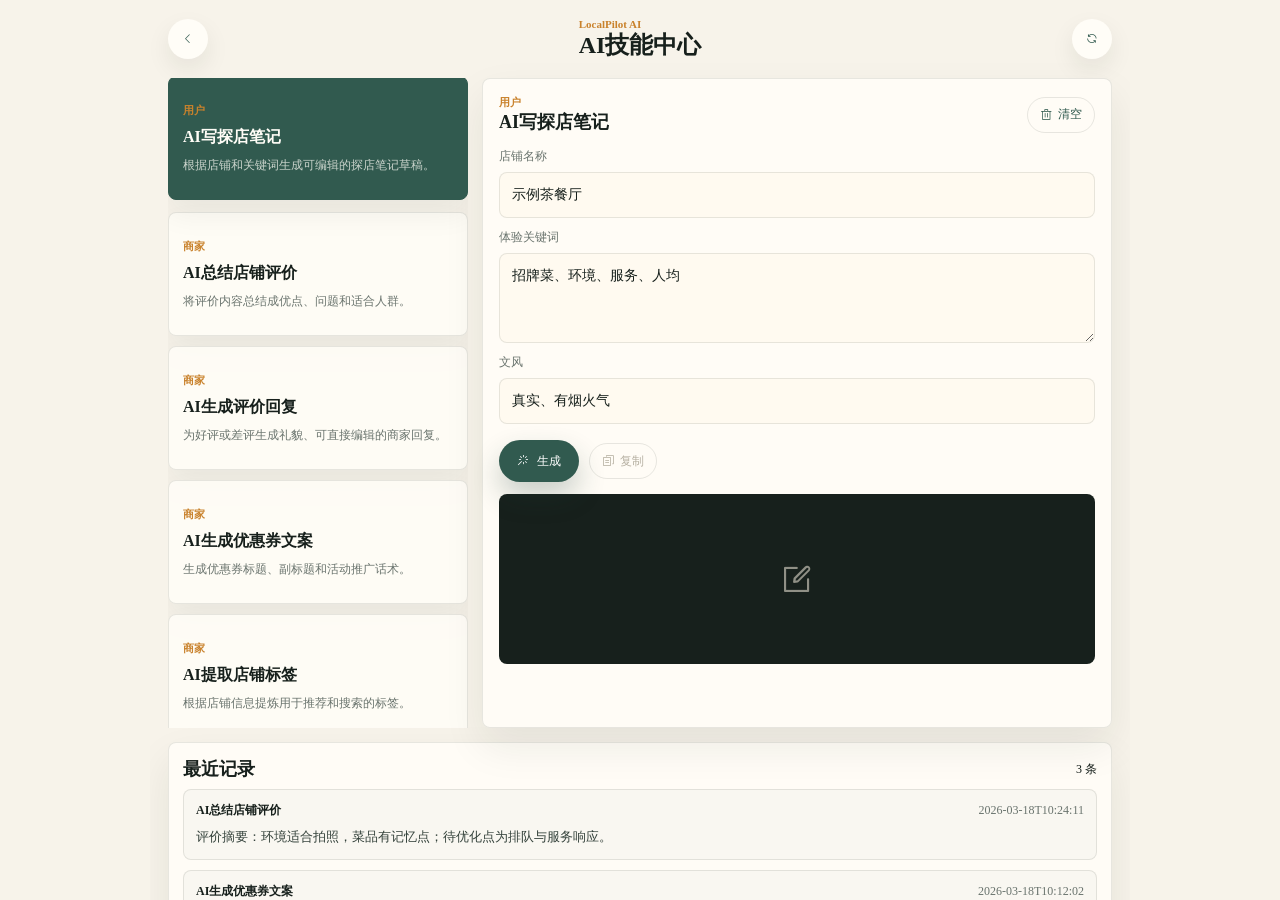
==== ai/demo.html @ 2feb5f06 "Add files via upload" ====
<!doctype html>
<html lang="zh-CN">
<head>
<meta charset="utf-8">
<meta name="viewport" content="width=device-width, initial-scale=1">
<title>AI 技能中心 · 交互演示</title>
<link rel="stylesheet" href="element.css">
<link rel="stylesheet" href="main.css">
<link rel="stylesheet" href="skills.css">
<style>
  html,body{margin:0;padding:0;height:100%;overflow:auto;background:#f7f3ea}
  .skill-shell{min-height:100%}
</style>
</head>
<body>
<div id="app" class="skill-shell"><header class="skill-topbar"><button aria-label="返回" class="icon-btn"><i class="el-icon-arrow-left"></i></button> <div><div class="eyebrow">LocalPilot AI</div> <h1>AI技能中心</h1></div> <button aria-label="刷新记录" class="icon-btn"><i class="el-icon-refresh"></i></button></header> <main class="skill-main"><section class="skill-rail"><button class="skill-card active"><span class="skill-scene">用户</span> <strong>AI写探店笔记</strong> <small>根据店铺和关键词生成可编辑的探店笔记草稿。</small></button><button class="skill-card"><span class="skill-scene">商家</span> <strong>AI总结店铺评价</strong> <small>将评价内容总结成优点、问题和适合人群。</small></button><button class="skill-card"><span class="skill-scene">商家</span> <strong>AI生成评价回复</strong> <small>为好评或差评生成礼貌、可直接编辑的商家回复。</small></button><button class="skill-card"><span class="skill-scene">商家</span> <strong>AI生成优惠券文案</strong> <small>生成优惠券标题、副标题和活动推广话术。</small></button><button class="skill-card"><span class="skill-scene">商家</span> <strong>AI提取店铺标签</strong> <small>根据店铺信息提炼用于推荐和搜索的标签。</small></button><button class="skill-card"><span class="skill-scene">商家</span> <strong>AI生成经营日报</strong> <small>把商家经营数据转换成日报摘要。</small></button><button class="skill-card"><span class="skill-scene">商家</span> <strong>AI生成短视频脚本</strong> <small>生成本地生活探店短视频脚本。</small></button><button class="skill-card"><span class="skill-scene">商家</span> <strong>AI生成活动方案草稿</strong> <small>生成可由商家确认后执行的活动方案草稿。</small></button></section> <section class="skill-workbench"><div class="panel-head"><div><span class="skill-scene">用户</span> <h2>AI写探店笔记</h2></div> <button class="ghost-btn"><i class="el-icon-delete"></i>
              清空
            </button></div> <div class="dynamic-form"><label class="field-row"><span>店铺名称</span> <input placeholder="店铺名称"></label><label class="field-row"><span>体验关键词</span> <textarea placeholder="体验关键词" rows="3"></textarea></label><label class="field-row"><span>文风</span> <input placeholder="文风"></label></div> <div class="action-row"><button class="run-btn"><i class="el-icon-magic-stick"></i>
              生成
            </button> <button disabled="disabled" class="ghost-btn"><i class="el-icon-document-copy"></i>
              复制
            </button></div> <div class="empty-result"><i class="el-icon-edit-outline"></i></div></section></main> <section class="run-history"><div class="panel-head compact"><h2>最近记录</h2> <span>3 条</span></div> <div class="history-list"><article class="history-item"><div><strong>AI总结店铺评价</strong> <span>2026-03-18T10:24:11</span></div> <p>评价摘要：环境适合拍照，菜品有记忆点；待优化点为排队与服务响应。</p></article><article class="history-item"><div><strong>AI生成优惠券文案</strong> <span>2026-03-18T10:12:02</span></div> <p>限时福利｜双人套餐惊喜价上线，到店立享。</p></article><article class="history-item"><div><strong>AI写探店笔记</strong> <span>2026-03-17T21:03:45</span></div> <p>【探店笔记】整体体验围绕环境、服务、口味展开。</p></article></div></section></div>
<script>
(function(){
  var SKILLS = [{"s": "用户", "n": "AI写探店笔记", "f": [["店铺名称", "示例茶餐厅"], ["体验关键词", "招牌菜、环境、服务、人均", "area"], ["文风", "真实、有烟火气"]], "o": "【探店笔记】\n\n今天打卡了「示例茶餐厅」，整体体验围绕招牌菜、环境和服务展开。\n\n推荐理由：\n· 招牌菜出餐稳定，特色菜有记忆点\n· 环境适合拍照，桌面间距宽松\n· 人均 68 元，适合朋友小聚\n\n避坑提醒：\n· 晚市高峰需排队，建议提前到店\n· 部分套餐需两人起订"}, {"s": "商家", "n": "AI总结店铺评价", "f": [["店铺名称", "示例茶餐厅"], ["评价原文", "环境好，菜有点咸，服务及时", "area"]], "o": "评价摘要\n\n优势：\n· 环境舒适、适合拍照\n· 服务响应及时\n\n待优化：\n· 部分菜品口味偏咸，建议调整出品标准\n\n适合人群：\n· 朋友聚会、周末放松\n· 对拍照和环境有要求的客群"}, {"s": "商家", "n": "AI生成评价回复", "f": [["店铺名称", "示例茶餐厅"], ["用户评价", "环境不错，就是上菜有点慢", "area"], ["回复语气", "真诚"]], "o": "您好，非常感谢您的反馈，也抱歉让您等待。\n\n我们已记录出餐节奏的问题，会在高峰时段增加出品岗位并优化流程。\n\n期待您下次到店能有更好的体验。"}, {"s": "商家", "n": "AI生成优惠券文案", "f": [["店铺名称", "示例茶餐厅"], ["优惠力度", "满 100 减 30"], ["目标人群", "情侣 / 朋友聚会"]], "o": "券标题：双人套餐限时立减 30 元\n副标题：招牌菜组合，到店即享\n\n推广话术：\n周末不知道吃什么？双人套餐一次打卡招牌菜，到店立减 30 元，适合约会与小聚。"}, {"s": "商家", "n": "AI提取店铺标签", "f": [["店铺名称", "示例茶餐厅"], ["店铺描述", "环境好，出片，人均 68，适合聚会", "area"]], "o": "推荐标签：\n高性价比 · 适合拍照 · 朋友聚会 · 招牌菜 · 环境舒适 · 周末可选 · 地铁附近 · 适合约会"}, {"s": "商家", "n": "AI生成经营日报", "f": [["店铺名称", "示例茶餐厅"], ["今日数据", "客流 132，核销券 26 张，评分 4.8", "area"]], "o": "经营日报\n\n今日表现：\n· 客流 132 人，核销券 26 张，转化正常\n· 评分维持 4.8，口碑稳定\n\n风险提醒：\n· 晚市 18:30-19:30 排队较久\n\n明日建议：\n· 提前备货高峰菜品\n· 主推双人套餐券承接周末流量"}, {"s": "商家", "n": "AI生成短视频脚本", "f": [["店铺名称", "示例茶餐厅"], ["卖点", "招牌菜、环境"], ["视频时长", "30 秒"]], "o": "短视频脚本（30s）\n\n0-3s 门头特写，字幕：周末就吃这家\n3-11s 招牌菜出锅画面，口播：这一口是招牌\n11-20s 环境空镜，口播：环境宽松，适合聊天\n20-27s 两人用餐画面，口播：人均 68 吃得踏实\n27-30s 结尾引导：到店出示本条视频领小食"}, {"s": "商家", "n": "AI生成活动方案草稿", "f": [["店铺名称", "示例茶餐厅"], ["活动目标", "提升周末客流"], ["预算", "3000 元"]], "o": "活动方案草稿\n\n主题：周末双人套餐季\n\n步骤：\n1. 上线双人套餐券，限时限量\n2. 探店笔记 5 篇 + 短视频 2 条扩散\n3. 到店核销赠送小食，提升复购\n\n预算分配：券补贴 2000 元，内容 600 元，物料 400 元\n周期：3-5 天\n\n（本方案需商家确认后执行）"}];
  var cards = [].slice.call(document.querySelectorAll('.skill-card'));
  var work = document.querySelector('.skill-workbench');
  if (!work || !cards.length) return;
  var head = work.querySelector('.panel-head');
  var form = work.querySelector('.dynamic-form');
  var runBtn = work.querySelector('.run-btn');
  var cur = 0, running = false;

  function clearResult(){
    var box = work.querySelector('.result-box');
    if (box) box.remove();
    if (!work.querySelector('.empty-result')) {
      var d = document.createElement('div');
      d.className = 'empty-result';
      d.innerHTML = '<i class="el-icon-edit-outline"></i>';
      work.appendChild(d);
    }
  }

  function select(i){
    cur = i;
    cards.forEach(function(c, j){ c.classList.toggle('active', i === j); });
    var s = SKILLS[i];
    var scene = head.querySelector('.skill-scene');
    if (scene) scene.textContent = s.s;
    var h2 = head.querySelector('h2');
    if (h2) h2.textContent = s.n;
    form.innerHTML = s.f.map(function(f){
      var ctrl = f[2] === 'area'
        ? '<textarea rows="3" placeholder="' + f[0] + '">' + f[1] + '</textarea>'
        : '<input placeholder="' + f[0] + '" value="' + f[1] + '">';
      return '<label class="field-row"><span>' + f[0] + '</span>' + ctrl + '</label>';
    }).join('');
    clearResult();
  }

  function run(){
    if (running) return;
    running = true;
    runBtn.disabled = true;
    var txt = SKILLS[cur].o, i = 0;
    var e = work.querySelector('.empty-result');
    if (e) e.remove();
    var box = work.querySelector('.result-box');
    if (!box) { box = document.createElement('pre'); box.className = 'result-box'; work.appendChild(box); }
    box.textContent = '';
    var t = setInterval(function(){
      i += 3;
      box.textContent = txt.slice(0, i);
      if (i >= txt.length) { clearInterval(t); running = false; runBtn.disabled = false; }
    }, 16);
  }

  cards.forEach(function(c, i){ c.addEventListener('click', function(){ select(i); }); });
  if (runBtn) runBtn.addEventListener('click', run);
  select(0);
})();
</script>
</body>
</html>
---- ai/element.css ----
@charset "UTF-8";.el-pagination--small .arrow.disabled,.el-table .hidden-columns,.el-table td.is-hidden>*,.el-table th.is-hidden>*,.el-table--hidden{visibility:hidden}.el-dropdown .el-dropdown-selfdefine:focus:active,.el-dropdown .el-dropdown-selfdefine:focus:not(.focusing),.el-message__closeBtn:focus,.el-message__content:focus,.el-popover:focus,.el-popover:focus:active,.el-popover__reference:focus:hover,.el-popover__reference:focus:not(.focusing),.el-rate:active,.el-rate:focus,.el-tooltip:focus:hover,.el-tooltip:focus:not(.focusing),.el-upload-list__item.is-success:active,.el-upload-list__item.is-success:not(.focusing):focus{outline-width:0}.el-input__suffix,.el-tree.is-dragging .el-tree-node__content *{pointer-events:none}@font-face{font-family:element-icons;src:url(fonts/element-icons.woff) format("woff"),url(fonts/element-icons.ttf) format("truetype");font-weight:400;font-display:"auto";font-style:normal}[class*=" el-icon-"],[class^=el-icon-]{font-family:element-icons!important;speak:none;font-style:normal;font-weight:400;font-variant:normal;text-transform:none;line-height:1;vertical-align:baseline;display:inline-block;-webkit-font-smoothing:antialiased;-moz-osx-font-smoothing:grayscale}.el-icon-ice-cream-round:before{content:"\e6a0"}.el-icon-ice-cream-square:before{content:"\e6a3"}.el-icon-lollipop:before{content:"\e6a4"}.el-icon-potato-strips:before{content:"\e6a5"}.el-icon-milk-tea:before{content:"\e6a6"}.el-icon-ice-drink:before{content:"\e6a7"}.el-icon-ice-tea:before{content:"\e6a9"}.el-icon-coffee:before{content:"\e6aa"}.el-icon-orange:before{content:"\e6ab"}.el-icon-pear:before{content:"\e6ac"}.el-icon-apple:before{content:"\e6ad"}.el-icon-cherry:before{content:"\e6ae"}.el-icon-watermelon:before{content:"\e6af"}.el-icon-grape:before{content:"\e6b0"}.el-icon-refrigerator:before{content:"\e6b1"}.el-icon-goblet-square-full:before{content:"\e6b2"}.el-icon-goblet-square:before{content:"\e6b3"}.el-icon-goblet-full:before{content:"\e6b4"}.el-icon-goblet:before{content:"\e6b5"}.el-icon-cold-drink:before{content:"\e6b6"}.el-icon-coffee-cup:before{content:"\e6b8"}.el-icon-water-cup:before{content:"\e6b9"}.el-icon-hot-water:before{content:"\e6ba"}.el-icon-ice-cream:before{content:"\e6bb"}.el-icon-dessert:before{content:"\e6bc"}.el-icon-sugar:before{content:"\e6bd"}.el-icon-tableware:before{content:"\e6be"}.el-icon-burger:before{content:"\e6bf"}.el-icon-knife-fork:before{content:"\e6c1"}.el-icon-fork-spoon:before{content:"\e6c2"}.el-icon-chicken:before{content:"\e6c3"}.el-icon-food:before{content:"\e6c4"}.el-icon-dish-1:before{content:"\e6c5"}.el-icon-dish:before{content:"\e6c6"}.el-icon-moon-night:before{content:"\e6ee"}.el-icon-moon:before{content:"\e6f0"}.el-icon-cloudy-and-sunny:before{content:"\e6f1"}.el-icon-partly-cloudy:before{content:"\e6f2"}.el-icon-cloudy:before{content:"\e6f3"}.el-icon-sunny:before{content:"\e6f6"}.el-icon-sunset:before{content:"\e6f7"}.el-icon-sunrise-1:before{content:"\e6f8"}.el-icon-sunrise:before{content:"\e6f9"}.el-icon-heavy-rain:before{content:"\e6fa"}.el-icon-lightning:before{content:"\e6fb"}.el-icon-light-rain:before{content:"\e6fc"}.el-icon-wind-power:before{content:"\e6fd"}.el-icon-baseball:before{content:"\e712"}.el-icon-soccer:before{content:"\e713"}.el-icon-football:before{content:"\e715"}.el-icon-basketball:before{content:"\e716"}.el-icon-ship:before{content:"\e73f"}.el-icon-truck:before{content:"\e740"}.el-icon-bicycle:before{content:"\e741"}.el-icon-mobile-phone:before{content:"\e6d3"}.el-icon-service:before{content:"\e6d4"}.el-icon-key:before{content:"\e6e2"}.el-icon-unlock:before{content:"\e6e4"}.el-icon-lock:before{content:"\e6e5"}.el-icon-watch:before{content:"\e6fe"}.el-icon-watch-1:before{content:"\e6ff"}.el-icon-timer:before{content:"\e702"}.el-icon-alarm-clock:before{content:"\e703"}.el-icon-map-location:before{content:"\e704"}.el-icon-delete-location:before{content:"\e705"}.el-icon-add-location:before{content:"\e706"}.el-icon-location-information:before{content:"\e707"}.el-icon-location-outline:before{content:"\e708"}.el-icon-location:before{content:"\e79e"}.el-icon-place:before{content:"\e709"}.el-icon-discover:before{content:"\e70a"}.el-icon-first-aid-kit:before{content:"\e70b"}.el-icon-trophy-1:before{content:"\e70c"}.el-icon-trophy:before{content:"\e70d"}.el-icon-medal:before{content:"\e70e"}.el-icon-medal-1:before{content:"\e70f"}.el-icon-stopwatch:before{content:"\e710"}.el-icon-mic:before{content:"\e711"}.el-icon-copy-document:before{content:"\e718"}.el-icon-full-screen:before{content:"\e719"}.el-icon-switch-button:before{content:"\e71b"}.el-icon-aim:before{content:"\e71c"}.el-icon-crop:before{content:"\e71d"}.el-icon-odometer:before{content:"\e71e"}.el-icon-time:before{content:"\e71f"}.el-icon-bangzhu:before{content:"\e724"}.el-icon-close-notification:before{content:"\e726"}.el-icon-microphone:before{content:"\e727"}.el-icon-turn-off-microphone:before{content:"\e728"}.el-icon-position:before{content:"\e729"}.el-icon-postcard:before{content:"\e72a"}.el-icon-message:before{content:"\e72b"}.el-icon-chat-line-square:before{content:"\e72d"}.el-icon-chat-dot-square:before{content:"\e72e"}.el-icon-chat-dot-round:before{content:"\e72f"}.el-icon-chat-square:before{content:"\e730"}.el-icon-chat-line-round:before{content:"\e731"}.el-icon-chat-round:before{content:"\e732"}.el-icon-set-up:before{content:"\e733"}.el-icon-turn-off:before{content:"\e734"}.el-icon-open:before{content:"\e735"}.el-icon-connection:before{content:"\e736"}.el-icon-link:before{content:"\e737"}.el-icon-cpu:before{content:"\e738"}.el-icon-thumb:before{content:"\e739"}.el-icon-female:before{content:"\e73a"}.el-icon-male:before{content:"\e73b"}.el-icon-guide:before{content:"\e73c"}.el-icon-news:before{content:"\e73e"}.el-icon-price-tag:before{content:"\e744"}.el-icon-discount:before{content:"\e745"}.el-icon-wallet:before{content:"\e747"}.el-icon-coin:before{content:"\e748"}.el-icon-money:before{content:"\e749"}.el-icon-bank-card:before{content:"\e74a"}.el-icon-box:before{content:"\e74b"}.el-icon-present:before{content:"\e74c"}.el-icon-sell:before{content:"\e6d5"}.el-icon-sold-out:before{content:"\e6d6"}.el-icon-shopping-bag-2:before{content:"\e74d"}.el-icon-shopping-bag-1:before{content:"\e74e"}.el-icon-shopping-cart-2:before{content:"\e74f"}.el-icon-shopping-cart-1:before{content:"\e750"}.el-icon-shopping-cart-full:before{content:"\e751"}.el-icon-smoking:before{content:"\e752"}.el-icon-no-smoking:before{content:"\e753"}.el-icon-house:before{content:"\e754"}.el-icon-table-lamp:before{content:"\e755"}.el-icon-school:before{content:"\e756"}.el-icon-office-building:before{content:"\e757"}.el-icon-toilet-paper:before{content:"\e758"}.el-icon-notebook-2:before{content:"\e759"}.el-icon-notebook-1:before{content:"\e75a"}.el-icon-files:before{content:"\e75b"}.el-icon-collection:before{content:"\e75c"}.el-icon-receiving:before{content:"\e75d"}.el-icon-suitcase-1:before{content:"\e760"}.el-icon-suitcase:before{content:"\e761"}.el-icon-film:before{content:"\e763"}.el-icon-collection-tag:before{content:"\e765"}.el-icon-data-analysis:before{content:"\e766"}.el-icon-pie-chart:before{content:"\e767"}.el-icon-data-board:before{content:"\e768"}.el-icon-data-line:before{content:"\e76d"}.el-icon-reading:before{content:"\e769"}.el-icon-magic-stick:before{content:"\e76a"}.el-icon-coordinate:before{content:"\e76b"}.el-icon-mouse:before{content:"\e76c"}.el-icon-brush:before{content:"\e76e"}.el-icon-headset:before{content:"\e76f"}.el-icon-umbrella:before{content:"\e770"}.el-icon-scissors:before{content:"\e771"}.el-icon-mobile:before{content:"\e773"}.el-icon-attract:before{content:"\e774"}.el-icon-monitor:before{content:"\e775"}.el-icon-search:before{content:"\e778"}.el-icon-takeaway-box:before{content:"\e77a"}.el-icon-paperclip:before{content:"\e77d"}.el-icon-printer:before{content:"\e77e"}.el-icon-document-add:before{content:"\e782"}.el-icon-document:before{content:"\e785"}.el-icon-document-checked:before{content:"\e786"}.el-icon-document-copy:before{content:"\e787"}.el-icon-document-delete:before{content:"\e788"}.el-icon-document-remove:before{content:"\e789"}.el-icon-tickets:before{content:"\e78b"}.el-icon-folder-checked:before{content:"\e77f"}.el-icon-folder-delete:before{content:"\e780"}.el-icon-folder-remove:before{content:"\e781"}.el-icon-folder-add:before{content:"\e783"}.el-icon-folder-opened:before{content:"\e784"}.el-icon-folder:before{content:"\e78a"}.el-icon-edit-outline:before{content:"\e764"}.el-icon-edit:before{content:"\e78c"}.el-icon-date:before{content:"\e78e"}.el-icon-c-scale-to-original:before{content:"\e7c6"}.el-icon-view:before{content:"\e6ce"}.el-icon-loading:before{content:"\e6cf"}.el-icon-rank:before{content:"\e6d1"}.el-icon-sort-down:before{content:"\e7c4"}.el-icon-sort-up:before{content:"\e7c5"}.el-icon-sort:before{content:"\e6d2"}.el-icon-finished:before{content:"\e6cd"}.el-icon-refresh-left:before{content:"\e6c7"}.el-icon-refresh-right:before{content:"\e6c8"}.el-icon-refresh:before{content:"\e6d0"}.el-icon-video-play:before{content:"\e7c0"}.el-icon-video-pause:before{content:"\e7c1"}.el-icon-d-arrow-right:before{content:"\e6dc"}.el-icon-d-arrow-left:before{content:"\e6dd"}.el-icon-arrow-up:before{content:"\e6e1"}.el-icon-arrow-down:before{content:"\e6df"}.el-icon-arrow-right:before{content:"\e6e0"}.el-icon-arrow-left:before{content:"\e6de"}.el-icon-top-right:before{content:"\e6e7"}.el-icon-top-left:before{content:"\e6e8"}.el-icon-top:before{content:"\e6e6"}.el-icon-bottom:before{content:"\e6eb"}.el-icon-right:before{content:"\e6e9"}.el-icon-back:before{content:"\e6ea"}.el-icon-bottom-right:before{content:"\e6ec"}.el-icon-bottom-left:before{content:"\e6ed"}.el-icon-caret-top:before{content:"\e78f"}.el-icon-caret-bottom:before{content:"\e790"}.el-icon-caret-right:before{content:"\e791"}.el-icon-caret-left:before{content:"\e792"}.el-icon-d-caret:before{content:"\e79a"}.el-icon-share:before{content:"\e793"}.el-icon-menu:before{content:"\e798"}.el-icon-s-grid:before{content:"\e7a6"}.el-icon-s-check:before{content:"\e7a7"}.el-icon-s-data:before{content:"\e7a8"}.el-icon-s-opportunity:before{content:"\e7aa"}.el-icon-s-custom:before{content:"\e7ab"}.el-icon-s-claim:before{content:"\e7ad"}.el-icon-s-finance:before{content:"\e7ae"}.el-icon-s-comment:before{content:"\e7af"}.el-icon-s-flag:before{content:"\e7b0"}.el-icon-s-marketing:before{content:"\e7b1"}.el-icon-s-shop:before{content:"\e7b4"}.el-icon-s-open:before{content:"\e7b5"}.el-icon-s-management:before{content:"\e7b6"}.el-icon-s-ticket:before{content:"\e7b7"}.el-icon-s-release:before{content:"\e7b8"}.el-icon-s-home:before{content:"\e7b9"}.el-icon-s-promotion:before{content:"\e7ba"}.el-icon-s-operation:before{content:"\e7bb"}.el-icon-s-unfold:before{content:"\e7bc"}.el-icon-s-fold:before{content:"\e7a9"}.el-icon-s-platform:before{content:"\e7bd"}.el-icon-s-order:before{content:"\e7be"}.el-icon-s-cooperation:before{content:"\e7bf"}.el-icon-bell:before{content:"\e725"}.el-icon-message-solid:before{content:"\e799"}.el-icon-video-camera:before{content:"\e772"}.el-icon-video-camera-solid:before{content:"\e796"}.el-icon-camera:before{content:"\e779"}.el-icon-camera-solid:before{content:"\e79b"}.el-icon-download:before{content:"\e77c"}.el-icon-upload2:before{content:"\e77b"}.el-icon-upload:before{content:"\e7c3"}.el-icon-picture-outline-round:before{content:"\e75f"}.el-icon-picture-outline:before{content:"\e75e"}.el-icon-picture:before{content:"\e79f"}.el-icon-close:before{content:"\e6db"}.el-icon-check:before{content:"\e6da"}.el-icon-plus:before{content:"\e6d9"}.el-icon-minus:before{content:"\e6d8"}.el-icon-help:before{content:"\e73d"}.el-icon-s-help:before{content:"\e7b3"}.el-icon-circle-close:before{content:"\e78d"}.el-icon-circle-check:before{content:"\e720"}.el-icon-circle-plus-outline:before{content:"\e723"}.el-icon-remove-outline:before{content:"\e722"}.el-icon-zoom-out:before{content:"\e776"}.el-icon-zoom-in:before{content:"\e777"}.el-icon-error:before{content:"\e79d"}.el-icon-success:before{content:"\e79c"}.el-icon-circle-plus:before{content:"\e7a0"}.el-icon-remove:before{content:"\e7a2"}.el-icon-info:before{content:"\e7a1"}.el-icon-question:before{content:"\e7a4"}.el-icon-warning-outline:before{content:"\e6c9"}.el-icon-warning:before{content:"\e7a3"}.el-icon-goods:before{content:"\e7c2"}.el-icon-s-goods:before{content:"\e7b2"}.el-icon-star-off:before{content:"\e717"}.el-icon-star-on:before{content:"\e797"}.el-icon-more-outline:before{content:"\e6cc"}.el-icon-more:before{content:"\e794"}.el-icon-phone-outline:before{content:"\e6cb"}.el-icon-phone:before{content:"\e795"}.el-icon-user:before{content:"\e6e3"}.el-icon-user-solid:before{content:"\e7a5"}.el-icon-setting:before{content:"\e6ca"}.el-icon-s-tools:before{content:"\e7ac"}.el-icon-delete:before{content:"\e6d7"}.el-icon-delete-solid:before{content:"\e7c9"}.el-icon-eleme:before{content:"\e7c7"}.el-icon-platform-eleme:before{content:"\e7ca"}.el-icon-loading{-webkit-animation:rotating 2s linear infinite;animation:rotating 2s linear infinite}.el-icon--right{margin-left:5px}.el-icon--left{margin-right:5px}@-webkit-keyframes rotating{0%{-webkit-transform:rotateZ(0);transform:rotateZ(0)}100%{-webkit-transform:rotateZ(360deg);transform:rotateZ(360deg)}}@keyframes rotating{0%{-webkit-transform:rotateZ(0);transform:rotateZ(0)}100%{-webkit-transform:rotateZ(360deg);transform:rotateZ(360deg)}}.el-pagination{white-space:nowrap;padding:2px 5px;color:#303133;font-weight:700}.el-pagination::after,.el-pagination::before{display:table;content:""}.el-pagination::after{clear:both}.el-pagination button,.el-pagination span:not([class*=suffix]){display:inline-block;font-size:13px;min-width:35.5px;height:28px;line-height:28px;vertical-align:top;-webkit-box-sizing:border-box;box-sizing:border-box}.el-pagination .el-input__inner{text-align:center;-moz-appearance:textfield;line-height:normal}.el-pagination .el-input__suffix{right:0;-webkit-transform:scale(.8);transform:scale(.8)}.el-pagination .el-select .el-input{width:100px;margin:0 5px}.el-pagination .el-select .el-input .el-input__inner{padding-right:25px;border-radius:3px}.el-pagination button{border:none;padding:0 6px;background:0 0}.el-pagination button:focus{outline:0}.el-pagination button:hover{color:#FF6633}.el-pagination button:disabled{color:#C0C4CC;background-color:#FFF;cursor:not-allowed}.el-pagination .btn-next,.el-pagination .btn-prev{background:center center no-repeat #FFF;background-size:16px;cursor:pointer;margin:0;color:#303133}.el-pagination .btn-next .el-icon,.el-pagination .btn-prev .el-icon{display:block;font-size:12px;font-weight:700}.el-pagination .btn-prev{padding-right:12px}.el-pagination .btn-next{padding-left:12px}.el-pagination .el-pager li.disabled{color:#C0C4CC;cursor:not-allowed}.el-pager li,.el-pager li.btn-quicknext:hover,.el-pager li.btn-quickprev:hover{cursor:pointer}.el-pagination--small .btn-next,.el-pagination--small .btn-prev,.el-pagination--small .el-pager li,.el-pagination--small .el-pager li.btn-quicknext,.el-pagination--small .el-pager li.btn-quickprev,.el-pagination--small .el-pager li:last-child{border-color:transparent;font-size:12px;line-height:22px;height:22px;min-width:22px}.el-pagination--small .more::before,.el-pagination--small li.more::before{line-height:24px}.el-pagination--small button,.el-pagination--small span:not([class*=suffix]){height:22px;line-height:22px}.el-pagination--small .el-pagination__editor,.el-pagination--small .el-pagination__editor.el-input .el-input__inner{height:22px}.el-pagination__sizes{margin:0 10px 0 0;font-weight:400;color:#606266}.el-pagination__sizes .el-input .el-input__inner{font-size:13px;padding-left:8px}.el-pagination__sizes .el-input .el-input__inner:hover{border-color:#FF6633}.el-pagination__total{margin-right:10px;font-weight:400;color:#606266}.el-pagination__jump{margin-left:24px;font-weight:400;color:#606266}.el-pagination__jump .el-input__inner{padding:0 3px}.el-pagination__rightwrapper{float:right}.el-pagination__editor{line-height:18px;padding:0 2px;height:28px;text-align:center;margin:0 2px;-webkit-box-sizing:border-box;box-sizing:border-box;border-radius:3px}.el-pager,.el-pagination.is-background .btn-next,.el-pagination.is-background .btn-prev{padding:0}.el-pagination__editor.el-input{width:50px}.el-pagination__editor.el-input .el-input__inner{height:28px}.el-pagination__editor .el-input__inner::-webkit-inner-spin-button,.el-pagination__editor .el-input__inner::-webkit-outer-spin-button{-webkit-appearance:none;margin:0}.el-pagination.is-background .btn-next,.el-pagination.is-background .btn-prev,.el-pagination.is-background .el-pager li{margin:0 5px;background-color:#f4f4f5;color:#606266;min-width:30px;border-radius:2px}.el-pagination.is-background .btn-next.disabled,.el-pagination.is-background .btn-next:disabled,.el-pagination.is-background .btn-prev.disabled,.el-pagination.is-background .btn-prev:disabled,.el-pagination.is-background .el-pager li.disabled{color:#C0C4CC}.el-pagination.is-background .el-pager li:not(.disabled):hover{color:#FF6633}.el-pagination.is-background .el-pager li:not(.disabled).active{background-color:#FF6633;color:#FFF}.el-dialog,.el-pager li{background:#FFF;-webkit-box-sizing:border-box}.el-pagination.is-background.el-pagination--small .btn-next,.el-pagination.is-background.el-pagination--small .btn-prev,.el-pagination.is-background.el-pagination--small .el-pager li{margin:0 3px;min-width:22px}.el-pager,.el-pager li{vertical-align:top;margin:0;display:inline-block}.el-pager{-webkit-user-select:none;-moz-user-select:none;-ms-user-select:none;user-select:none;list-style:none;font-size:0}.el-date-table,.el-table th{-webkit-user-select:none;-moz-user-select:none}.el-pager .more::before{line-height:30px}.el-pager li{padding:0 4px;font-size:13px;min-width:35.5px;height:28px;line-height:28px;box-sizing:border-box;text-align:center}.el-menu--collapse .el-menu .el-submenu,.el-menu--popup{min-width:200px}.el-pager li.btn-quicknext,.el-pager li.btn-quickprev{line-height:28px;color:#303133}.el-pager li.btn-quicknext.disabled,.el-pager li.btn-quickprev.disabled{color:#C0C4CC}.el-pager li.active+li{border-left:0}.el-pager li:hover{color:#FF6633}.el-pager li.active{color:#FF6633;cursor:default}@-webkit-keyframes v-modal-in{0%{opacity:0}}@-webkit-keyframes v-modal-out{100%{opacity:0}}.el-dialog{position:relative;margin:0 auto 50px;border-radius:2px;-webkit-box-shadow:0 1px 3px rgba(0,0,0,.3);box-shadow:0 1px 3px rgba(0,0,0,.3);box-sizing:border-box;width:50%}.el-dialog.is-fullscreen{width:100%;margin-top:0;margin-bottom:0;height:100%;overflow:auto}.el-dialog__wrapper{position:fixed;top:0;right:0;bottom:0;left:0;overflow:auto;margin:0}.el-dialog__header{padding:20px 20px 10px}.el-dialog__headerbtn{position:absolute;top:20px;right:20px;padding:0;background:0 0;border:none;outline:0;cursor:pointer;font-size:16px}.el-dialog__headerbtn .el-dialog__close{color:#909399}.el-dialog__headerbtn:focus .el-dialog__close,.el-dialog__headerbtn:hover .el-dialog__close{color:#FF6633}.el-dialog__title{line-height:24px;font-size:18px;color:#303133}.el-dialog__body{padding:30px 20px;color:#606266;font-size:14px;word-break:break-all}.el-dialog__footer{padding:10px 20px 20px;text-align:right;-webkit-box-sizing:border-box;box-sizing:border-box}.el-dialog--center{text-align:center}.el-dialog--center .el-dialog__body{text-align:initial;padding:25px 25px 30px}.el-dialog--center .el-dialog__footer{text-align:inherit}.dialog-fade-enter-active{-webkit-animation:dialog-fade-in .3s;animation:dialog-fade-in .3s}.dialog-fade-leave-active{-webkit-animation:dialog-fade-out .3s;animation:dialog-fade-out .3s}@-webkit-keyframes dialog-fade-in{0%{-webkit-transform:translate3d(0,-20px,0);transform:translate3d(0,-20px,0);opacity:0}100%{-webkit-transform:translate3d(0,0,0);transform:translate3d(0,0,0);opacity:1}}@keyframes dialog-fade-in{0%{-webkit-transform:translate3d(0,-20px,0);transform:translate3d(0,-20px,0);opacity:0}100%{-webkit-transform:translate3d(0,0,0);transform:translate3d(0,0,0);opacity:1}}@-webkit-keyframes dialog-fade-out{0%{-webkit-transform:translate3d(0,0,0);transform:translate3d(0,0,0);opacity:1}100%{-webkit-transform:translate3d(0,-20px,0);transform:translate3d(0,-20px,0);opacity:0}}@keyframes dialog-fade-out{0%{-webkit-transform:translate3d(0,0,0);transform:translate3d(0,0,0);opacity:1}100%{-webkit-transform:translate3d(0,-20px,0);transform:translate3d(0,-20px,0);opacity:0}}.el-autocomplete{position:relative;display:inline-block}.el-autocomplete-suggestion{margin:5px 0;-webkit-box-shadow:0 2px 12px 0 rgba(0,0,0,.1);box-shadow:0 2px 12px 0 rgba(0,0,0,.1);border-radius:4px;border:1px solid #E4E7ED;-webkit-box-sizing:border-box;box-sizing:border-box;background-color:#FFF}.el-dropdown-menu,.el-menu--collapse .el-submenu .el-menu{z-index:10;-webkit-box-shadow:0 2px 12px 0 rgba(0,0,0,.1)}.el-autocomplete-suggestion__wrap{max-height:280px;padding:10px 0;-webkit-box-sizing:border-box;box-sizing:border-box}.el-autocomplete-suggestion__list{margin:0;padding:0}.el-autocomplete-suggestion li{padding:0 20px;margin:0;line-height:34px;cursor:pointer;color:#606266;font-size:14px;list-style:none;white-space:nowrap;overflow:hidden;text-overflow:ellipsis}.el-autocomplete-suggestion li.highlighted,.el-autocomplete-suggestion li:hover{background-color:#F5F7FA}.el-autocomplete-suggestion li.divider{margin-top:6px;border-top:1px solid #000}.el-autocomplete-suggestion li.divider:last-child{margin-bottom:-6px}.el-autocomplete-suggestion.is-loading li{text-align:center;height:100px;line-height:100px;font-size:20px;color:#999}.el-autocomplete-suggestion.is-loading li::after{display:inline-block;content:"";height:100%;vertical-align:middle}.el-autocomplete-suggestion.is-loading li:hover{background-color:#FFF}.el-autocomplete-suggestion.is-loading .el-icon-loading{vertical-align:middle}.el-dropdown{display:inline-block;position:relative;color:#606266;font-size:14px}.el-dropdown .el-button-group{display:block}.el-dropdown .el-button-group .el-button{float:none}.el-dropdown .el-dropdown__caret-button{padding-left:5px;padding-right:5px;position:relative;border-left:none}.el-dropdown .el-dropdown__caret-button::before{content:'';position:absolute;display:block;width:1px;top:5px;bottom:5px;left:0;background:rgba(255,255,255,.5)}.el-dropdown .el-dropdown__caret-button.el-button--default::before{background:rgba(220,223,230,.5)}.el-dropdown .el-dropdown__caret-button:hover::before{top:0;bottom:0}.el-dropdown .el-dropdown__caret-button .el-dropdown__icon{padding-left:0}.el-dropdown__icon{font-size:12px;margin:0 3px}.el-dropdown-menu{position:absolute;top:0;left:0;padding:10px 0;margin:5px 0;background-color:#FFF;border:1px solid #EBEEF5;border-radius:4px;box-shadow:0 2px 12px 0 rgba(0,0,0,.1)}.el-dropdown-menu__item{list-style:none;line-height:36px;padding:0 20px;margin:0;font-size:14px;color:#606266;cursor:pointer;outline:0}.el-dropdown-menu__item:focus,.el-dropdown-menu__item:not(.is-disabled):hover{background-color:#ecf5ff;color:#66b1ff}.el-dropdown-menu__item i{margin-right:5px}.el-dropdown-menu__item--divided{position:relative;margin-top:6px;border-top:1px solid #EBEEF5}.el-dropdown-menu__item--divided:before{content:'';height:6px;display:block;margin:0 -20px;background-color:#FFF}.el-dropdown-menu__item.is-disabled{cursor:default;color:#bbb;pointer-events:none}.el-dropdown-menu--medium{padding:6px 0}.el-dropdown-menu--medium .el-dropdown-menu__item{line-height:30px;padding:0 17px;font-size:14px}.el-dropdown-menu--medium .el-dropdown-menu__item.el-dropdown-menu__item--divided{margin-top:6px}.el-dropdown-menu--medium .el-dropdown-menu__item.el-dropdown-menu__item--divided:before{height:6px;margin:0 -17px}.el-dropdown-menu--small{padding:6px 0}.el-dropdown-menu--small .el-dropdown-menu__item{line-height:27px;padding:0 15px;font-size:13px}.el-dropdown-menu--small .el-dropdown-menu__item.el-dropdown-menu__item--divided{margin-top:4px}.el-dropdown-menu--small .el-dropdown-menu__item.el-dropdown-menu__item--divided:before{height:4px;margin:0 -15px}.el-dropdown-menu--mini{padding:3px 0}.el-dropdown-menu--mini .el-dropdown-menu__item{line-height:24px;padding:0 10px;font-size:12px}.el-dropdown-menu--mini .el-dropdown-menu__item.el-dropdown-menu__item--divided{margin-top:3px}.el-dropdown-menu--mini .el-dropdown-menu__item.el-dropdown-menu__item--divided:before{height:3px;margin:0 -10px}.el-menu{border-right:solid 1px #e6e6e6;list-style:none;position:relative;margin:0;padding-left:0;background-color:#FFF}.el-menu--horizontal>.el-menu-item:not(.is-disabled):focus,.el-menu--horizontal>.el-menu-item:not(.is-disabled):hover,.el-menu--horizontal>.el-submenu .el-submenu__title:hover{background-color:#fff}.el-menu::after,.el-menu::before{display:table;content:""}.el-menu::after{clear:both}.el-menu.el-menu--horizontal{border-bottom:solid 1px #e6e6e6}.el-menu--horizontal{border-right:none}.el-menu--horizontal>.el-menu-item{float:left;height:60px;line-height:60px;margin:0;border-bottom:2px solid transparent;color:#909399}.el-menu--horizontal>.el-menu-item a,.el-menu--horizontal>.el-menu-item a:hover{color:inherit}.el-menu--horizontal>.el-submenu{float:left}.el-menu--horizontal>.el-submenu:focus,.el-menu--horizontal>.el-submenu:hover{outline:0}.el-menu--horizontal>.el-submenu:focus .el-submenu__title,.el-menu--horizontal>.el-submenu:hover .el-submenu__title{color:#303133}.el-menu--horizontal>.el-submenu.is-active .el-submenu__title{border-bottom:2px solid #FF6633;color:#303133}.el-menu--horizontal>.el-submenu .el-submenu__title{height:60px;line-height:60px;border-bottom:2px solid transparent;color:#909399}.el-menu--horizontal>.el-submenu .el-submenu__icon-arrow{position:static;vertical-align:middle;margin-left:8px;margin-top:-3px}.el-menu--horizontal .el-menu .el-menu-item,.el-menu--horizontal .el-menu .el-submenu__title{background-color:#FFF;float:none;height:36px;line-height:36px;padding:0 10px;color:#909399}.el-menu--horizontal .el-menu .el-menu-item.is-active,.el-menu--horizontal .el-menu .el-submenu.is-active>.el-submenu__title{color:#303133}.el-menu--horizontal .el-menu-item:not(.is-disabled):focus,.el-menu--horizontal .el-menu-item:not(.is-disabled):hover{outline:0;color:#303133}.el-menu--horizontal>.el-menu-item.is-active{border-bottom:2px solid #FF6633;color:#303133}.el-menu--collapse{width:64px}.el-menu--collapse>.el-menu-item [class^=el-icon-],.el-menu--collapse>.el-submenu>.el-submenu__title [class^=el-icon-]{margin:0;vertical-align:middle;width:24px;text-align:center}.el-menu--collapse>.el-menu-item .el-submenu__icon-arrow,.el-menu--collapse>.el-submenu>.el-submenu__title .el-submenu__icon-arrow{display:none}.el-menu--collapse>.el-menu-item span,.el-menu--collapse>.el-submenu>.el-submenu__title span{height:0;width:0;overflow:hidden;visibility:hidden;display:inline-block}.el-menu--collapse>.el-menu-item.is-active i{color:inherit}.el-menu--collapse .el-submenu{position:relative}.el-menu--collapse .el-submenu .el-menu{position:absolute;margin-left:5px;top:0;left:100%;border:1px solid #E4E7ED;border-radius:2px;box-shadow:0 2px 12px 0 rgba(0,0,0,.1)}.el-menu-item,.el-submenu__title{height:56px;line-height:56px;position:relative;-webkit-box-sizing:border-box;white-space:nowrap;list-style:none}.el-menu--collapse .el-submenu.is-opened>.el-submenu__title .el-submenu__icon-arrow{-webkit-transform:none;transform:none}.el-menu--popup{z-index:100;border:none;padding:5px 0;border-radius:2px;-webkit-box-shadow:0 2px 12px 0 rgba(0,0,0,.1);box-shadow:0 2px 12px 0 rgba(0,0,0,.1)}.el-menu--popup-bottom-start{margin-top:5px}.el-menu--popup-right-start{margin-left:5px;margin-right:5px}.el-menu-item{font-size:14px;color:#303133;padding:0 20px;cursor:pointer;-webkit-transition:border-color .3s,background-color .3s,color .3s;transition:border-color .3s,background-color .3s,color .3s;box-sizing:border-box}.el-menu-item *{vertical-align:middle}.el-menu-item i{color:#909399}.el-menu-item:focus,.el-menu-item:hover{outline:0;background-color:#ecf5ff}.el-menu-item.is-disabled{opacity:.25;cursor:not-allowed;background:0 0!important}.el-menu-item [class^=el-icon-]{margin-right:5px;width:24px;text-align:center;font-size:18px;vertical-align:middle}.el-menu-item.is-active{color:#FF6633}.el-menu-item.is-active i{color:inherit}.el-submenu{list-style:none;margin:0;padding-left:0}.el-submenu__title{font-size:14px;color:#303133;padding:0 20px;cursor:pointer;-webkit-transition:border-color .3s,background-color .3s,color .3s;transition:border-color .3s,background-color .3s,color .3s;box-sizing:border-box}.el-submenu__title *{vertical-align:middle}.el-submenu__title i{color:#909399}.el-submenu__title:focus,.el-submenu__title:hover{outline:0;background-color:#ecf5ff}.el-submenu__title.is-disabled{opacity:.25;cursor:not-allowed;background:0 0!important}.el-submenu__title:hover{background-color:#ecf5ff}.el-submenu .el-menu{border:none}.el-submenu .el-menu-item{height:50px;line-height:50px;padding:0 45px;min-width:200px}.el-submenu__icon-arrow{position:absolute;top:50%;right:20px;margin-top:-7px;-webkit-transition:-webkit-transform .3s;transition:-webkit-transform .3s;transition:transform .3s;transition:transform .3s,-webkit-transform .3s;font-size:12px}.el-submenu.is-active .el-submenu__title{border-bottom-color:#FF6633}.el-submenu.is-opened>.el-submenu__title .el-submenu__icon-arrow{-webkit-transform:rotateZ(180deg);transform:rotateZ(180deg)}.el-submenu.is-disabled .el-menu-item,.el-submenu.is-disabled .el-submenu__title{opacity:.25;cursor:not-allowed;background:0 0!important}.el-submenu [class^=el-icon-]{vertical-align:middle;margin-right:5px;width:24px;text-align:center;font-size:18px}.el-menu-item-group>ul{padding:0}.el-menu-item-group__title{padding:7px 0 7px 20px;line-height:normal;font-size:12px;color:#909399}.el-radio-button__inner,.el-radio-group{display:inline-block;line-height:1;vertical-align:middle}.horizontal-collapse-transition .el-submenu__title .el-submenu__icon-arrow{-webkit-transition:.2s;transition:.2s;opacity:0}.el-radio-group{font-size:0}.el-radio-button{position:relative;display:inline-block;outline:0}.el-radio-button__inner{white-space:nowrap;background:#FFF;border:1px solid #DCDFE6;font-weight:500;border-left:0;color:#606266;-webkit-appearance:none;text-align:center;-webkit-box-sizing:border-box;box-sizing:border-box;outline:0;margin:0;position:relative;cursor:pointer;-webkit-transition:all .3s cubic-bezier(.645,.045,.355,1);transition:all .3s cubic-bezier(.645,.045,.355,1);padding:12px 20px;font-size:14px;border-radius:0}.el-radio-button__inner.is-round{padding:12px 20px}.el-radio-button__inner:hover{color:#FF6633}.el-radio-button__inner [class*=el-icon-]{line-height:.9}.el-radio-button__inner [class*=el-icon-]+span{margin-left:5px}.el-radio-button:first-child .el-radio-button__inner{border-left:1px solid #DCDFE6;border-radius:4px 0 0 4px;-webkit-box-shadow:none!important;box-shadow:none!important}.el-radio-button__orig-radio{opacity:0;outline:0;position:absolute;z-index:-1}.el-radio-button__orig-radio:checked+.el-radio-button__inner{color:#FFF;background-color:#FF6633;border-color:#FF6633;-webkit-box-shadow:-1px 0 0 0 #FF6633;box-shadow:-1px 0 0 0 #FF6633}.el-radio-button__orig-radio:disabled+.el-radio-button__inner{color:#C0C4CC;cursor:not-allowed;background-image:none;background-color:#FFF;border-color:#EBEEF5;-webkit-box-shadow:none;box-shadow:none}.el-radio-button__orig-radio:disabled:checked+.el-radio-button__inner{background-color:#F2F6FC}.el-radio-button:last-child .el-radio-button__inner{border-radius:0 4px 4px 0}.el-popover,.el-radio-button:first-child:last-child .el-radio-button__inner{border-radius:4px}.el-radio-button--medium .el-radio-button__inner{padding:10px 20px;font-size:14px;border-radius:0}.el-radio-button--medium .el-radio-button__inner.is-round{padding:10px 20px}.el-radio-button--small .el-radio-button__inner{padding:9px 15px;font-size:12px;border-radius:0}.el-radio-button--small .el-radio-button__inner.is-round{padding:9px 15px}.el-radio-button--mini .el-radio-button__inner{padding:7px 15px;font-size:12px;border-radius:0}.el-radio-button--mini .el-radio-button__inner.is-round{padding:7px 15px}.el-radio-button:focus:not(.is-focus):not(:active):not(.is-disabled){-webkit-box-shadow:0 0 2px 2px #FF6633;box-shadow:0 0 2px 2px #FF6633}.el-switch{display:-webkit-inline-box;display:-ms-inline-flexbox;display:inline-flex;-webkit-box-align:center;-ms-flex-align:center;align-items:center;position:relative;font-size:14px;line-height:20px;height:20px;vertical-align:middle}.el-switch__core,.el-switch__label{display:inline-block;cursor:pointer}.el-switch.is-disabled .el-switch__core,.el-switch.is-disabled .el-switch__label{cursor:not-allowed}.el-switch__label{-webkit-transition:.2s;transition:.2s;height:20px;font-size:14px;font-weight:500;vertical-align:middle;color:#303133}.el-switch__label.is-active{color:#FF6633}.el-switch__label--left{margin-right:10px}.el-switch__label--right{margin-left:10px}.el-switch__label *{line-height:1;font-size:14px;display:inline-block}.el-switch__input{position:absolute;width:0;height:0;opacity:0;margin:0}.el-switch__core{margin:0;position:relative;width:40px;height:20px;border:1px solid #DCDFE6;outline:0;border-radius:10px;-webkit-box-sizing:border-box;box-sizing:border-box;background:#DCDFE6;-webkit-transition:border-color .3s,background-color .3s;transition:border-color .3s,background-color .3s;vertical-align:middle}.el-switch__core:after{content:"";position:absolute;top:1px;left:1px;border-radius:100%;-webkit-transition:all .3s;transition:all .3s;width:16px;height:16px;background-color:#FFF}.el-switch.is-checked .el-switch__core{border-color:#FF6633;background-color:#FF6633}.el-switch.is-checked .el-switch__core::after{left:100%;margin-left:-17px}.el-switch.is-disabled{opacity:.6}.el-switch--wide .el-switch__label.el-switch__label--left span{left:10px}.el-switch--wide .el-switch__label.el-switch__label--right span{right:10px}.el-switch .label-fade-enter,.el-switch .label-fade-leave-active{opacity:0}.el-select-dropdown{position:absolute;z-index:1001;border:1px solid #E4E7ED;border-radius:4px;background-color:#FFF;-webkit-box-shadow:0 2px 12px 0 rgba(0,0,0,.1);box-shadow:0 2px 12px 0 rgba(0,0,0,.1);-webkit-box-sizing:border-box;box-sizing:border-box;margin:5px 0}.el-select-dropdown.is-multiple .el-select-dropdown__item.selected{color:#FF6633;background-color:#FFF}.el-select-dropdown.is-multiple .el-select-dropdown__item.selected.hover{background-color:#F5F7FA}.el-select-dropdown.is-multiple .el-select-dropdown__item.selected::after{position:absolute;right:20px;font-family:element-icons;content:"\e6da";font-size:12px;font-weight:700;-webkit-font-smoothing:antialiased;-moz-osx-font-smoothing:grayscale}.el-select-dropdown .el-scrollbar.is-empty .el-select-dropdown__list{padding:0}.el-select-dropdown__empty{padding:10px 0;margin:0;text-align:center;color:#999;font-size:14px}.el-select-dropdown__wrap{max-height:274px}.el-select-dropdown__list{list-style:none;padding:6px 0;margin:0;-webkit-box-sizing:border-box;box-sizing:border-box}.el-select-dropdown__item{font-size:14px;padding:0 20px;position:relative;white-space:nowrap;overflow:hidden;text-overflow:ellipsis;color:#606266;height:34px;line-height:34px;-webkit-box-sizing:border-box;box-sizing:border-box;cursor:pointer}.el-select-dropdown__item.is-disabled{color:#C0C4CC;cursor:not-allowed}.el-select-dropdown__item.is-disabled:hover{background-color:#FFF}.el-select-dropdown__item.hover,.el-select-dropdown__item:hover{background-color:#F5F7FA}.el-select-dropdown__item.selected{color:#FF6633;font-weight:700}.el-select-group{margin:0;padding:0}.el-select-group__wrap{position:relative;list-style:none;margin:0;padding:0}.el-select-group__wrap:not(:last-of-type){padding-bottom:24px}.el-select-group__wrap:not(:last-of-type)::after{content:'';position:absolute;display:block;left:20px;right:20px;bottom:12px;height:1px;background:#E4E7ED}.el-select-group__title{padding-left:20px;font-size:12px;color:#909399;line-height:30px}.el-select-group .el-select-dropdown__item{padding-left:20px}.el-select{display:inline-block;position:relative}.el-select .el-select__tags>span{display:contents}.el-select:hover .el-input__inner{border-color:#C0C4CC}.el-select .el-input__inner{cursor:pointer;padding-right:35px}.el-select .el-input__inner:focus{border-color:#FF6633}.el-select .el-input .el-select__caret{color:#C0C4CC;font-size:14px;-webkit-transition:-webkit-transform .3s;transition:-webkit-transform .3s;transition:transform .3s;transition:transform .3s,-webkit-transform .3s;-webkit-transform:rotateZ(180deg);transform:rotateZ(180deg);cursor:pointer}.el-select .el-input .el-select__caret.is-reverse{-webkit-transform:rotateZ(0);transform:rotateZ(0)}.el-select .el-input .el-select__caret.is-show-close{font-size:14px;text-align:center;-webkit-transform:rotateZ(180deg);transform:rotateZ(180deg);border-radius:100%;color:#C0C4CC;-webkit-transition:color .2s cubic-bezier(.645,.045,.355,1);transition:color .2s cubic-bezier(.645,.045,.355,1)}.el-select .el-input .el-select__caret.is-show-close:hover{color:#909399}.el-select .el-input.is-disabled .el-input__inner{cursor:not-allowed}.el-select .el-input.is-disabled .el-input__inner:hover{border-color:#E4E7ED}.el-select .el-input.is-focus .el-input__inner{border-color:#FF6633}.el-select>.el-input{display:block}.el-select__input{border:none;outline:0;padding:0;margin-left:15px;color:#666;font-size:14px;-webkit-appearance:none;-moz-appearance:none;appearance:none;height:28px;background-color:transparent}.el-select__input.is-mini{height:14px}.el-select__close{cursor:pointer;position:absolute;top:8px;z-index:1000;right:25px;color:#C0C4CC;line-height:18px;font-size:14px}.el-select__close:hover{color:#909399}.el-select__tags{position:absolute;line-height:normal;white-space:normal;z-index:1;top:50%;-webkit-transform:translateY(-50%);transform:translateY(-50%);display:-webkit-box;display:-ms-flexbox;display:flex;-webkit-box-align:center;-ms-flex-align:center;align-items:center;-ms-flex-wrap:wrap;flex-wrap:wrap}.el-select .el-tag__close{margin-top:-2px}.el-select .el-tag{-webkit-box-sizing:border-box;box-sizing:border-box;border-color:transparent;margin:2px 0 2px 6px;background-color:#f0f2f5}.el-select .el-tag__close.el-icon-close{background-color:#C0C4CC;right:-7px;top:0;color:#FFF}.el-select .el-tag__close.el-icon-close:hover{background-color:#909399}.el-table,.el-table__expanded-cell{background-color:#FFF}.el-select .el-tag__close.el-icon-close::before{display:block;-webkit-transform:translate(0,.5px);transform:translate(0,.5px)}.el-table{position:relative;overflow:hidden;-webkit-box-sizing:border-box;box-sizing:border-box;-webkit-box-flex:1;-ms-flex:1;flex:1;width:100%;max-width:100%;font-size:14px;color:#606266}.el-table--mini,.el-table--small,.el-table__expand-icon{font-size:12px}.el-table__empty-block{min-height:60px;text-align:center;width:100%;display:-webkit-box;display:-ms-flexbox;display:flex;-webkit-box-pack:center;-ms-flex-pack:center;justify-content:center;-webkit-box-align:center;-ms-flex-align:center;align-items:center}.el-table__empty-text{line-height:60px;width:50%;color:#909399}.el-table__expand-column .cell{padding:0;text-align:center}.el-table__expand-icon{position:relative;cursor:pointer;color:#666;-webkit-transition:-webkit-transform .2s ease-in-out;transition:-webkit-transform .2s ease-in-out;transition:transform .2s ease-in-out;transition:transform .2s ease-in-out,-webkit-transform .2s ease-in-out;height:20px}.el-table__expand-icon--expanded{-webkit-transform:rotate(90deg);transform:rotate(90deg)}.el-table__expand-icon>.el-icon{position:absolute;left:50%;top:50%;margin-left:-5px;margin-top:-5px}.el-table__expanded-cell[class*=cell]{padding:20px 50px}.el-table__expanded-cell:hover{background-color:transparent!important}.el-table__placeholder{display:inline-block;width:20px}.el-table__append-wrapper{overflow:hidden}.el-table--fit{border-right:0;border-bottom:0}.el-table--fit td.gutter,.el-table--fit th.gutter{border-right-width:1px}.el-table--scrollable-x .el-table__body-wrapper{overflow-x:auto}.el-table--scrollable-y .el-table__body-wrapper{overflow-y:auto}.el-table thead{color:#909399;font-weight:500}.el-table thead.is-group th{background:#F5F7FA}.el-table th,.el-table tr{background-color:#FFF}.el-table td,.el-table th{padding:12px 0;min-width:0;-webkit-box-sizing:border-box;box-sizing:border-box;text-overflow:ellipsis;vertical-align:middle;position:relative;text-align:left}.el-table td.is-center,.el-table th.is-center{text-align:center}.el-table td.is-right,.el-table th.is-right{text-align:right}.el-table td.gutter,.el-table th.gutter{width:15px;border-right-width:0;border-bottom-width:0;padding:0}.el-table--medium td,.el-table--medium th{padding:10px 0}.el-table--small td,.el-table--small th{padding:8px 0}.el-table--mini td,.el-table--mini th{padding:6px 0}.el-table .cell,.el-table--border td:first-child .cell,.el-table--border th:first-child .cell{padding-left:10px}.el-table tr input[type=checkbox]{margin:0}.el-table td,.el-table th.is-leaf{border-bottom:1px solid #EBEEF5}.el-table th.is-sortable{cursor:pointer}.el-table th{overflow:hidden;-ms-user-select:none;user-select:none}.el-table th>.cell{display:inline-block;-webkit-box-sizing:border-box;box-sizing:border-box;position:relative;vertical-align:middle;padding-left:10px;padding-right:10px;width:100%}.el-table th>.cell.highlight{color:#FF6633}.el-table th.required>div::before{display:inline-block;content:"";width:8px;height:8px;border-radius:50%;background:#ff4d51;margin-right:5px;vertical-align:middle}.el-table td div{-webkit-box-sizing:border-box;box-sizing:border-box}.el-table td.gutter{width:0}.el-table .cell{-webkit-box-sizing:border-box;box-sizing:border-box;overflow:hidden;text-overflow:ellipsis;white-space:normal;word-break:break-all;line-height:23px;padding-right:10px}.el-table .cell.el-tooltip{white-space:nowrap;min-width:50px}.el-table--border,.el-table--group{border:1px solid #EBEEF5}.el-table--border::after,.el-table--group::after,.el-table::before{content:'';position:absolute;background-color:#EBEEF5;z-index:1}.el-table--border::after,.el-table--group::after{top:0;right:0;width:1px;height:100%}.el-table::before{left:0;bottom:0;width:100%;height:1px}.el-table--border{border-right:none;border-bottom:none}.el-table--border.el-loading-parent--relative{border-color:transparent}.el-table--border td,.el-table--border th,.el-table__body-wrapper .el-table--border.is-scrolling-left~.el-table__fixed{border-right:1px solid #EBEEF5}.el-table--border th.gutter:last-of-type{border-bottom:1px solid #EBEEF5;border-bottom-width:1px}.el-table--border th,.el-table__fixed-right-patch{border-bottom:1px solid #EBEEF5}.el-table__fixed,.el-table__fixed-right{position:absolute;top:0;left:0;overflow-x:hidden;overflow-y:hidden;-webkit-box-shadow:0 0 10px rgba(0,0,0,.12);box-shadow:0 0 10px rgba(0,0,0,.12)}.el-table__fixed-right::before,.el-table__fixed::before{content:'';position:absolute;left:0;bottom:0;width:100%;height:1px;background-color:#EBEEF5;z-index:4}.el-table__fixed-right-patch{position:absolute;top:-1px;right:0;background-color:#FFF}.el-table__fixed-right{top:0;left:auto;right:0}.el-table__fixed-right .el-table__fixed-body-wrapper,.el-table__fixed-right .el-table__fixed-footer-wrapper,.el-table__fixed-right .el-table__fixed-header-wrapper{left:auto;right:0}.el-table__fixed-header-wrapper{position:absolute;left:0;top:0;z-index:3}.el-table__fixed-footer-wrapper{position:absolute;left:0;bottom:0;z-index:3}.el-table__fixed-footer-wrapper tbody td{border-top:1px solid #EBEEF5;background-color:#F5F7FA;color:#606266}.el-table__fixed-body-wrapper{position:absolute;left:0;top:37px;overflow:hidden;z-index:3}.el-table__body-wrapper,.el-table__footer-wrapper,.el-table__header-wrapper{width:100%}.el-table__footer-wrapper{margin-top:-1px}.el-table__footer-wrapper td{border-top:1px solid #EBEEF5}.el-table__body,.el-table__footer,.el-table__header{table-layout:fixed;border-collapse:separate}.el-table__footer-wrapper,.el-table__header-wrapper{overflow:hidden}.el-table__footer-wrapper tbody td,.el-table__header-wrapper tbody td{background-color:#F5F7FA;color:#606266}.el-table__body-wrapper{overflow:hidden;position:relative}.el-table__body-wrapper.is-scrolling-left~.el-table__fixed,.el-table__body-wrapper.is-scrolling-none~.el-table__fixed,.el-table__body-wrapper.is-scrolling-none~.el-table__fixed-right,.el-table__body-wrapper.is-scrolling-right~.el-table__fixed-right{-webkit-box-shadow:none;box-shadow:none}.el-picker-panel,.el-table-filter{-webkit-box-shadow:0 2px 12px 0 rgba(0,0,0,.1)}.el-table__body-wrapper .el-table--border.is-scrolling-right~.el-table__fixed-right{border-left:1px solid #EBEEF5}.el-table .caret-wrapper{display:-webkit-inline-box;display:-ms-inline-flexbox;display:inline-flex;-webkit-box-orient:vertical;-webkit-box-direction:normal;-ms-flex-direction:column;flex-direction:column;-webkit-box-align:center;-ms-flex-align:center;align-items:center;height:34px;width:24px;vertical-align:middle;cursor:pointer;overflow:initial;position:relative}.el-table .sort-caret{width:0;height:0;border:5px solid transparent;position:absolute;left:7px}.el-table .sort-caret.ascending{border-bottom-color:#C0C4CC;top:5px}.el-table .sort-caret.descending{border-top-color:#C0C4CC;bottom:7px}.el-table .ascending .sort-caret.ascending{border-bottom-color:#FF6633}.el-table .descending .sort-caret.descending{border-top-color:#FF6633}.el-table .hidden-columns{position:absolute;z-index:-1}.el-table--striped .el-table__body tr.el-table__row--striped td{background:#FAFAFA}.el-table--striped .el-table__body tr.el-table__row--striped.current-row td{background-color:#ecf5ff}.el-table__body tr.hover-row.current-row>td,.el-table__body tr.hover-row.el-table__row--striped.current-row>td,.el-table__body tr.hover-row.el-table__row--striped>td,.el-table__body tr.hover-row>td{background-color:#F5F7FA}.el-table__body tr.current-row>td{background-color:#ecf5ff}.el-table__column-resize-proxy{position:absolute;left:200px;top:0;bottom:0;width:0;border-left:1px solid #EBEEF5;z-index:10}.el-table__column-filter-trigger{display:inline-block;line-height:34px;cursor:pointer}.el-table__column-filter-trigger i{color:#909399;font-size:12px;-webkit-transform:scale(.75);transform:scale(.75)}.el-table--enable-row-transition .el-table__body td{-webkit-transition:background-color .25s ease;transition:background-color .25s ease}.el-table--enable-row-hover .el-table__body tr:hover>td{background-color:#F5F7FA}.el-table--fluid-height .el-table__fixed,.el-table--fluid-height .el-table__fixed-right{bottom:0;overflow:hidden}.el-table [class*=el-table__row--level] .el-table__expand-icon{display:inline-block;width:20px;line-height:20px;height:20px;text-align:center;margin-right:3px}.el-table-column--selection .cell{padding-left:14px;padding-right:14px}.el-table-filter{border:1px solid #EBEEF5;border-radius:2px;background-color:#FFF;box-shadow:0 2px 12px 0 rgba(0,0,0,.1);-webkit-box-sizing:border-box;box-sizing:border-box;margin:2px 0}.el-date-table td,.el-date-table td div{height:30px;-webkit-box-sizing:border-box}.el-table-filter__list{padding:5px 0;margin:0;list-style:none;min-width:100px}.el-table-filter__list-item{line-height:36px;padding:0 10px;cursor:pointer;font-size:14px}.el-table-filter__list-item:hover{background-color:#ecf5ff;color:#66b1ff}.el-table-filter__list-item.is-active{background-color:#FF6633;color:#FFF}.el-table-filter__content{min-width:100px}.el-table-filter__bottom{border-top:1px solid #EBEEF5;padding:8px}.el-table-filter__bottom button{background:0 0;border:none;color:#606266;cursor:pointer;font-size:13px;padding:0 3px}.el-date-table td.in-range div,.el-date-table td.in-range div:hover,.el-date-table.is-week-mode .el-date-table__row.current div,.el-date-table.is-week-mode .el-date-table__row:hover div{background-color:#F2F6FC}.el-table-filter__bottom button:hover{color:#FF6633}.el-table-filter__bottom button:focus{outline:0}.el-table-filter__bottom button.is-disabled{color:#C0C4CC;cursor:not-allowed}.el-table-filter__wrap{max-height:280px}.el-table-filter__checkbox-group{padding:10px}.el-table-filter__checkbox-group label.el-checkbox{display:block;margin-right:5px;margin-bottom:8px;margin-left:5px}.el-table-filter__checkbox-group .el-checkbox:last-child{margin-bottom:0}.el-date-table{font-size:12px;-ms-user-select:none;user-select:none}.el-date-table.is-week-mode .el-date-table__row:hover td.available:hover{color:#606266}.el-date-table.is-week-mode .el-date-table__row:hover td:first-child div{margin-left:5px;border-top-left-radius:15px;border-bottom-left-radius:15px}.el-date-table.is-week-mode .el-date-table__row:hover td:last-child div{margin-right:5px;border-top-right-radius:15px;border-bottom-right-radius:15px}.el-date-table td{width:32px;padding:4px 0;box-sizing:border-box;text-align:center;cursor:pointer;position:relative}.el-date-table td div{padding:3px 0;box-sizing:border-box}.el-date-table td span{width:24px;height:24px;display:block;margin:0 auto;line-height:24px;position:absolute;left:50%;-webkit-transform:translateX(-50%);transform:translateX(-50%);border-radius:50%}.el-date-table td.next-month,.el-date-table td.prev-month{color:#C0C4CC}.el-date-table td.today{position:relative}.el-date-table td.today span{color:#FF6633;font-weight:700}.el-date-table td.today.end-date span,.el-date-table td.today.start-date span{color:#FFF}.el-date-table td.available:hover{color:#FF6633}.el-date-table td.current:not(.disabled) span{color:#FFF;background-color:#FF6633}.el-date-table td.end-date div,.el-date-table td.start-date div{color:#FFF}.el-date-table td.end-date span,.el-date-table td.start-date span{background-color:#FF6633}.el-date-table td.start-date div{margin-left:5px;border-top-left-radius:15px;border-bottom-left-radius:15px}.el-date-table td.end-date div{margin-right:5px;border-top-right-radius:15px;border-bottom-right-radius:15px}.el-date-table td.disabled div{background-color:#F5F7FA;opacity:1;cursor:not-allowed;color:#C0C4CC}.el-date-table td.selected div{margin-left:5px;margin-right:5px;background-color:#F2F6FC;border-radius:15px}.el-date-table td.selected div:hover{background-color:#F2F6FC}.el-date-table td.selected span{background-color:#FF6633;color:#FFF;border-radius:15px}.el-date-table td.week{font-size:80%;color:#606266}.el-month-table,.el-year-table{font-size:12px;border-collapse:collapse}.el-date-table th{padding:5px;color:#606266;font-weight:400;border-bottom:solid 1px #EBEEF5}.el-month-table{margin:-1px}.el-month-table td{text-align:center;padding:8px 0;cursor:pointer}.el-month-table td div{height:48px;padding:6px 0;-webkit-box-sizing:border-box;box-sizing:border-box}.el-month-table td.today .cell{color:#FF6633;font-weight:700}.el-month-table td.today.end-date .cell,.el-month-table td.today.start-date .cell{color:#FFF}.el-month-table td.disabled .cell{background-color:#F5F7FA;cursor:not-allowed;color:#C0C4CC}.el-month-table td.disabled .cell:hover{color:#C0C4CC}.el-month-table td .cell{width:60px;height:36px;display:block;line-height:36px;color:#606266;margin:0 auto;border-radius:18px}.el-month-table td .cell:hover{color:#FF6633}.el-month-table td.in-range div,.el-month-table td.in-range div:hover{background-color:#F2F6FC}.el-month-table td.end-date div,.el-month-table td.start-date div{color:#FFF}.el-month-table td.end-date .cell,.el-month-table td.start-date .cell{color:#FFF;background-color:#FF6633}.el-month-table td.start-date div{border-top-left-radius:24px;border-bottom-left-radius:24px}.el-month-table td.end-date div{border-top-right-radius:24px;border-bottom-right-radius:24px}.el-month-table td.current:not(.disabled) .cell{color:#FF6633}.el-year-table{margin:-1px}.el-year-table .el-icon{color:#303133}.el-year-table td{text-align:center;padding:20px 3px;cursor:pointer}.el-year-table td.today .cell{color:#FF6633;font-weight:700}.el-year-table td.disabled .cell{background-color:#F5F7FA;cursor:not-allowed;color:#C0C4CC}.el-year-table td.disabled .cell:hover{color:#C0C4CC}.el-year-table td .cell{width:48px;height:32px;display:block;line-height:32px;color:#606266;margin:0 auto}.el-year-table td .cell:hover,.el-year-table td.current:not(.disabled) .cell{color:#FF6633}.el-date-range-picker{width:646px}.el-date-range-picker.has-sidebar{width:756px}.el-date-range-picker table{table-layout:fixed;width:100%}.el-date-range-picker .el-picker-panel__body{min-width:513px}.el-date-range-picker .el-picker-panel__content{margin:0}.el-date-range-picker__header{position:relative;text-align:center;height:28px}.el-date-range-picker__header [class*=arrow-left]{float:left}.el-date-range-picker__header [class*=arrow-right]{float:right}.el-date-range-picker__header div{font-size:16px;font-weight:500;margin-right:50px}.el-date-range-picker__content{float:left;width:50%;-webkit-box-sizing:border-box;box-sizing:border-box;margin:0;padding:16px}.el-date-range-picker__content.is-left{border-right:1px solid #e4e4e4}.el-date-range-picker__content .el-date-range-picker__header div{margin-left:50px;margin-right:50px}.el-date-range-picker__editors-wrap{-webkit-box-sizing:border-box;box-sizing:border-box;display:table-cell}.el-date-range-picker__editors-wrap.is-right{text-align:right}.el-date-range-picker__time-header{position:relative;border-bottom:1px solid #e4e4e4;font-size:12px;padding:8px 5px 5px;display:table;width:100%;-webkit-box-sizing:border-box;box-sizing:border-box}.el-date-range-picker__time-header>.el-icon-arrow-right{font-size:20px;vertical-align:middle;display:table-cell;color:#303133}.el-date-range-picker__time-picker-wrap{position:relative;display:table-cell;padding:0 5px}.el-date-range-picker__time-picker-wrap .el-picker-panel{position:absolute;top:13px;right:0;z-index:1;background:#FFF}.el-date-picker{width:322px}.el-date-picker.has-sidebar.has-time{width:434px}.el-date-picker.has-sidebar{width:438px}.el-date-picker.has-time .el-picker-panel__body-wrapper{position:relative}.el-date-picker .el-picker-panel__content{width:292px}.el-date-picker table{table-layout:fixed;width:100%}.el-date-picker__editor-wrap{position:relative;display:table-cell;padding:0 5px}.el-date-picker__time-header{position:relative;border-bottom:1px solid #e4e4e4;font-size:12px;padding:8px 5px 5px;display:table;width:100%;-webkit-box-sizing:border-box;box-sizing:border-box}.el-date-picker__header{margin:12px;text-align:center}.el-date-picker__header--bordered{margin-bottom:0;padding-bottom:12px;border-bottom:solid 1px #EBEEF5}.el-date-picker__header--bordered+.el-picker-panel__content{margin-top:0}.el-date-picker__header-label{font-size:16px;font-weight:500;padding:0 5px;line-height:22px;text-align:center;cursor:pointer;color:#606266}.el-date-picker__header-label.active,.el-date-picker__header-label:hover{color:#FF6633}.el-date-picker__prev-btn{float:left}.el-date-picker__next-btn{float:right}.el-date-picker__time-wrap{padding:10px;text-align:center}.el-date-picker__time-label{float:left;cursor:pointer;line-height:30px;margin-left:10px}.time-select{margin:5px 0;min-width:0}.time-select .el-picker-panel__content{max-height:200px;margin:0}.time-select-item{padding:8px 10px;font-size:14px;line-height:20px}.time-select-item.selected:not(.disabled){color:#FF6633;font-weight:700}.time-select-item.disabled{color:#E4E7ED;cursor:not-allowed}.time-select-item:hover{background-color:#F5F7FA;font-weight:700;cursor:pointer}.el-date-editor{position:relative;display:inline-block;text-align:left}.el-date-editor.el-input,.el-date-editor.el-input__inner{width:220px}.el-date-editor--monthrange.el-input,.el-date-editor--monthrange.el-input__inner{width:300px}.el-date-editor--daterange.el-input,.el-date-editor--daterange.el-input__inner,.el-date-editor--timerange.el-input,.el-date-editor--timerange.el-input__inner{width:350px}.el-date-editor--datetimerange.el-input,.el-date-editor--datetimerange.el-input__inner{width:400px}.el-date-editor--dates .el-input__inner{text-overflow:ellipsis;white-space:nowrap}.el-date-editor .el-icon-circle-close{cursor:pointer}.el-date-editor .el-range__icon{font-size:14px;margin-left:-5px;color:#C0C4CC;float:left;line-height:32px}.el-date-editor .el-range-input,.el-date-editor .el-range-separator{height:100%;margin:0;text-align:center;display:inline-block;font-size:14px}.el-date-editor .el-range-input{-webkit-appearance:none;-moz-appearance:none;appearance:none;border:none;outline:0;padding:0;width:39%;color:#606266}.el-date-editor .el-range-input::-webkit-input-placeholder{color:#C0C4CC}.el-date-editor .el-range-input:-ms-input-placeholder{color:#C0C4CC}.el-date-editor .el-range-input::-ms-input-placeholder{color:#C0C4CC}.el-date-editor .el-range-input::placeholder{color:#C0C4CC}.el-date-editor .el-range-separator{padding:0 5px;line-height:32px;width:5%;color:#303133}.el-date-editor .el-range__close-icon{font-size:14px;color:#C0C4CC;width:25px;display:inline-block;float:right;line-height:32px}.el-range-editor.el-input__inner{display:-webkit-inline-box;display:-ms-inline-flexbox;display:inline-flex;-webkit-box-align:center;-ms-flex-align:center;align-items:center;padding:3px 10px}.el-range-editor .el-range-input{line-height:1}.el-range-editor.is-active,.el-range-editor.is-active:hover{border-color:#FF6633}.el-range-editor--medium.el-input__inner{height:36px}.el-range-editor--medium .el-range-separator{line-height:28px;font-size:14px}.el-range-editor--medium .el-range-input{font-size:14px}.el-range-editor--medium .el-range__close-icon,.el-range-editor--medium .el-range__icon{line-height:28px}.el-range-editor--small.el-input__inner{height:32px}.el-range-editor--small .el-range-separator{line-height:24px;font-size:13px}.el-range-editor--small .el-range-input{font-size:13px}.el-range-editor--small .el-range__close-icon,.el-range-editor--small .el-range__icon{line-height:24px}.el-range-editor--mini.el-input__inner{height:28px}.el-range-editor--mini .el-range-separator{line-height:20px;font-size:12px}.el-range-editor--mini .el-range-input{font-size:12px}.el-range-editor--mini .el-range__close-icon,.el-range-editor--mini .el-range__icon{line-height:20px}.el-range-editor.is-disabled{background-color:#F5F7FA;border-color:#E4E7ED;color:#C0C4CC;cursor:not-allowed}.el-range-editor.is-disabled:focus,.el-range-editor.is-disabled:hover{border-color:#E4E7ED}.el-range-editor.is-disabled input{background-color:#F5F7FA;color:#C0C4CC;cursor:not-allowed}.el-range-editor.is-disabled input::-webkit-input-placeholder{color:#C0C4CC}.el-range-editor.is-disabled input:-ms-input-placeholder{color:#C0C4CC}.el-range-editor.is-disabled input::-ms-input-placeholder{color:#C0C4CC}.el-range-editor.is-disabled input::placeholder{color:#C0C4CC}.el-range-editor.is-disabled .el-range-separator{color:#C0C4CC}.el-picker-panel{color:#606266;border:1px solid #E4E7ED;box-shadow:0 2px 12px 0 rgba(0,0,0,.1);background:#FFF;border-radius:4px;line-height:30px;margin:5px 0}.el-popover,.el-time-panel{-webkit-box-shadow:0 2px 12px 0 rgba(0,0,0,.1)}.el-picker-panel__body-wrapper::after,.el-picker-panel__body::after{content:"";display:table;clear:both}.el-picker-panel__content{position:relative;margin:15px}.el-picker-panel__footer{border-top:1px solid #e4e4e4;padding:4px;text-align:right;background-color:#FFF;position:relative;font-size:0}.el-picker-panel__shortcut{display:block;width:100%;border:0;background-color:transparent;line-height:28px;font-size:14px;color:#606266;padding-left:12px;text-align:left;outline:0;cursor:pointer}.el-picker-panel__shortcut:hover{color:#FF6633}.el-picker-panel__shortcut.active{background-color:#e6f1fe;color:#FF6633}.el-picker-panel__btn{border:1px solid #dcdcdc;color:#333;line-height:24px;border-radius:2px;padding:0 20px;cursor:pointer;background-color:transparent;outline:0;font-size:12px}.el-picker-panel__btn[disabled]{color:#ccc;cursor:not-allowed}.el-picker-panel__icon-btn{font-size:12px;color:#303133;border:0;background:0 0;cursor:pointer;outline:0;margin-top:8px}.el-picker-panel__icon-btn:hover{color:#FF6633}.el-picker-panel__icon-btn.is-disabled{color:#bbb}.el-picker-panel__icon-btn.is-disabled:hover{cursor:not-allowed}.el-picker-panel__link-btn{vertical-align:middle}.el-picker-panel [slot=sidebar],.el-picker-panel__sidebar{position:absolute;top:0;bottom:0;width:110px;border-right:1px solid #e4e4e4;-webkit-box-sizing:border-box;box-sizing:border-box;padding-top:6px;background-color:#FFF;overflow:auto}.el-picker-panel [slot=sidebar]+.el-picker-panel__body,.el-picker-panel__sidebar+.el-picker-panel__body{margin-left:110px}.el-time-spinner.has-seconds .el-time-spinner__wrapper{width:33.3%}.el-time-spinner__wrapper{max-height:190px;overflow:auto;display:inline-block;width:50%;vertical-align:top;position:relative}.el-time-spinner__wrapper .el-scrollbar__wrap:not(.el-scrollbar__wrap--hidden-default){padding-bottom:15px}.el-time-spinner__input.el-input .el-input__inner,.el-time-spinner__list{padding:0;text-align:center}.el-time-spinner__wrapper.is-arrow{-webkit-box-sizing:border-box;box-sizing:border-box;text-align:center;overflow:hidden}.el-time-spinner__wrapper.is-arrow .el-time-spinner__list{-webkit-transform:translateY(-32px);transform:translateY(-32px)}.el-time-spinner__wrapper.is-arrow .el-time-spinner__item:hover:not(.disabled):not(.active){background:#FFF;cursor:default}.el-time-spinner__arrow{font-size:12px;color:#909399;position:absolute;left:0;width:100%;z-index:1;text-align:center;height:30px;line-height:30px;cursor:pointer}.el-time-spinner__arrow:hover{color:#FF6633}.el-time-spinner__arrow.el-icon-arrow-up{top:10px}.el-time-spinner__arrow.el-icon-arrow-down{bottom:10px}.el-time-spinner__input.el-input{width:70%}.el-time-spinner__list{margin:0;list-style:none}.el-time-spinner__list::after,.el-time-spinner__list::before{content:'';display:block;width:100%;height:80px}.el-time-spinner__item{height:32px;line-height:32px;font-size:12px;color:#606266}.el-time-spinner__item:hover:not(.disabled):not(.active){background:#F5F7FA;cursor:pointer}.el-time-spinner__item.active:not(.disabled){color:#303133;font-weight:700}.el-time-spinner__item.disabled{color:#C0C4CC;cursor:not-allowed}.el-time-panel{margin:5px 0;border:1px solid #E4E7ED;background-color:#FFF;box-shadow:0 2px 12px 0 rgba(0,0,0,.1);border-radius:2px;position:absolute;width:180px;left:0;z-index:1000;-webkit-user-select:none;-moz-user-select:none;-ms-user-select:none;user-select:none;-webkit-box-sizing:content-box;box-sizing:content-box}.el-slider__button,.el-slider__button-wrapper{-webkit-user-select:none;-moz-user-select:none;-ms-user-select:none}.el-time-panel__content{font-size:0;position:relative;overflow:hidden}.el-time-panel__content::after,.el-time-panel__content::before{content:"";top:50%;position:absolute;margin-top:-15px;height:32px;z-index:-1;left:0;right:0;-webkit-box-sizing:border-box;box-sizing:border-box;padding-top:6px;text-align:left;border-top:1px solid #E4E7ED;border-bottom:1px solid #E4E7ED}.el-time-panel__content::after{left:50%;margin-left:12%;margin-right:12%}.el-time-panel__content::before{padding-left:50%;margin-right:12%;margin-left:12%}.el-time-panel__content.has-seconds::after{left:calc(100% / 3 * 2)}.el-time-panel__content.has-seconds::before{padding-left:calc(100% / 3)}.el-time-panel__footer{border-top:1px solid #e4e4e4;padding:4px;height:36px;line-height:25px;text-align:right;-webkit-box-sizing:border-box;box-sizing:border-box}.el-time-panel__btn{border:none;line-height:28px;padding:0 5px;margin:0 5px;cursor:pointer;background-color:transparent;outline:0;font-size:12px;color:#303133}.el-time-panel__btn.confirm{font-weight:800;color:#FF6633}.el-time-range-picker{width:354px;overflow:visible}.el-time-range-picker__content{position:relative;text-align:center;padding:10px}.el-time-range-picker__cell{-webkit-box-sizing:border-box;box-sizing:border-box;margin:0;padding:4px 7px 7px;width:50%;display:inline-block}.el-time-range-picker__header{margin-bottom:5px;text-align:center;font-size:14px}.el-time-range-picker__body{border-radius:2px;border:1px solid #E4E7ED}.el-popover{position:absolute;background:#FFF;min-width:150px;border:1px solid #EBEEF5;padding:12px;z-index:2000;color:#606266;line-height:1.4;text-align:justify;font-size:14px;box-shadow:0 2px 12px 0 rgba(0,0,0,.1);word-break:break-all}.el-popover--plain{padding:18px 20px}.el-popover__title{color:#303133;font-size:16px;line-height:1;margin-bottom:12px}.v-modal-enter{-webkit-animation:v-modal-in .2s ease;animation:v-modal-in .2s ease}.v-modal-leave{-webkit-animation:v-modal-out .2s ease forwards;animation:v-modal-out .2s ease forwards}@keyframes v-modal-in{0%{opacity:0}}@keyframes v-modal-out{100%{opacity:0}}.v-modal{position:fixed;left:0;top:0;width:100%;height:100%;opacity:.5;background:#000}.el-popup-parent--hidden{overflow:hidden}.el-message-box{display:inline-block;width:420px;padding-bottom:10px;vertical-align:middle;background-color:#FFF;border-radius:4px;border:1px solid #EBEEF5;font-size:18px;-webkit-box-shadow:0 2px 12px 0 rgba(0,0,0,.1);box-shadow:0 2px 12px 0 rgba(0,0,0,.1);text-align:left;overflow:hidden;-webkit-backface-visibility:hidden;backface-visibility:hidden}.el-message-box__wrapper{position:fixed;top:0;bottom:0;left:0;right:0;text-align:center}.el-message-box__wrapper::after{content:"";display:inline-block;height:100%;width:0;vertical-align:middle}.el-message-box__header{position:relative;padding:15px 15px 10px}.el-message-box__title{padding-left:0;margin-bottom:0;font-size:18px;line-height:1;color:#303133}.el-message-box__headerbtn{position:absolute;top:15px;right:15px;padding:0;border:none;outline:0;background:0 0;font-size:16px;cursor:pointer}.el-form-item.is-error .el-input__inner,.el-form-item.is-error .el-input__inner:focus,.el-form-item.is-error .el-textarea__inner,.el-form-item.is-error .el-textarea__inner:focus,.el-message-box__input input.invalid,.el-message-box__input input.invalid:focus{border-color:#F56C6C}.el-message-box__headerbtn .el-message-box__close{color:#909399}.el-message-box__headerbtn:focus .el-message-box__close,.el-message-box__headerbtn:hover .el-message-box__close{color:#FF6633}.el-message-box__content{padding:10px 15px;color:#606266;font-size:14px}.el-message-box__container{position:relative}.el-message-box__input{padding-top:15px}.el-message-box__status{position:absolute;top:50%;-webkit-transform:translateY(-50%);transform:translateY(-50%);font-size:24px!important}.el-message-box__status::before{padding-left:1px}.el-message-box__status+.el-message-box__message{padding-left:36px;padding-right:12px}.el-message-box__status.el-icon-success{color:#67C23A}.el-message-box__status.el-icon-info{color:#909399}.el-message-box__status.el-icon-warning{color:#E6A23C}.el-message-box__status.el-icon-error{color:#F56C6C}.el-message-box__message{margin:0}.el-message-box__message p{margin:0;line-height:24px}.el-message-box__errormsg{color:#F56C6C;font-size:12px;min-height:18px;margin-top:2px}.el-message-box__btns{padding:5px 15px 0;text-align:right}.el-message-box__btns button:nth-child(2){margin-left:10px}.el-message-box__btns-reverse{-webkit-box-orient:horizontal;-webkit-box-direction:reverse;-ms-flex-direction:row-reverse;flex-direction:row-reverse}.el-message-box--center{padding-bottom:30px}.el-message-box--center .el-message-box__header{padding-top:30px}.el-message-box--center .el-message-box__title{position:relative;display:-webkit-box;display:-ms-flexbox;display:flex;-webkit-box-align:center;-ms-flex-align:center;align-items:center;-webkit-box-pack:center;-ms-flex-pack:center;justify-content:center}.el-message-box--center .el-message-box__status{position:relative;top:auto;padding-right:5px;text-align:center;-webkit-transform:translateY(-1px);transform:translateY(-1px)}.el-message-box--center .el-message-box__message{margin-left:0}.el-message-box--center .el-message-box__btns,.el-message-box--center .el-message-box__content{text-align:center}.el-message-box--center .el-message-box__content{padding-left:27px;padding-right:27px}.msgbox-fade-enter-active{-webkit-animation:msgbox-fade-in .3s;animation:msgbox-fade-in .3s}.msgbox-fade-leave-active{-webkit-animation:msgbox-fade-out .3s;animation:msgbox-fade-out .3s}@-webkit-keyframes msgbox-fade-in{0%{-webkit-transform:translate3d(0,-20px,0);transform:translate3d(0,-20px,0);opacity:0}100%{-webkit-transform:translate3d(0,0,0);transform:translate3d(0,0,0);opacity:1}}@keyframes msgbox-fade-in{0%{-webkit-transform:translate3d(0,-20px,0);transform:translate3d(0,-20px,0);opacity:0}100%{-webkit-transform:translate3d(0,0,0);transform:translate3d(0,0,0);opacity:1}}@-webkit-keyframes msgbox-fade-out{0%{-webkit-transform:translate3d(0,0,0);transform:translate3d(0,0,0);opacity:1}100%{-webkit-transform:translate3d(0,-20px,0);transform:translate3d(0,-20px,0);opacity:0}}@keyframes msgbox-fade-out{0%{-webkit-transform:translate3d(0,0,0);transform:translate3d(0,0,0);opacity:1}100%{-webkit-transform:translate3d(0,-20px,0);transform:translate3d(0,-20px,0);opacity:0}}.el-breadcrumb{font-size:14px;line-height:1}.el-breadcrumb::after,.el-breadcrumb::before{display:table;content:""}.el-breadcrumb::after{clear:both}.el-breadcrumb__separator{margin:0 9px;font-weight:700;color:#C0C4CC}.el-breadcrumb__separator[class*=icon]{margin:0 6px;font-weight:400}.el-breadcrumb__item{float:left}.el-breadcrumb__inner{color:#606266}.el-breadcrumb__inner a,.el-breadcrumb__inner.is-link{font-weight:700;text-decoration:none;-webkit-transition:color .2s cubic-bezier(.645,.045,.355,1);transition:color .2s cubic-bezier(.645,.045,.355,1);color:#303133}.el-breadcrumb__inner a:hover,.el-breadcrumb__inner.is-link:hover{color:#FF6633;cursor:pointer}.el-breadcrumb__item:last-child .el-breadcrumb__inner,.el-breadcrumb__item:last-child .el-breadcrumb__inner a,.el-breadcrumb__item:last-child .el-breadcrumb__inner a:hover,.el-breadcrumb__item:last-child .el-breadcrumb__inner:hover{font-weight:400;color:#606266;cursor:text}.el-breadcrumb__item:last-child .el-breadcrumb__separator{display:none}.el-form--label-left .el-form-item__label{text-align:left}.el-form--label-top .el-form-item__label{float:none;display:inline-block;text-align:left;padding:0 0 10px}.el-form--inline .el-form-item{display:inline-block;margin-right:10px;vertical-align:top}.el-form--inline .el-form-item__label{float:none;display:inline-block}.el-form--inline .el-form-item__content{display:inline-block;vertical-align:top}.el-form--inline.el-form--label-top .el-form-item__content{display:block}.el-form-item{margin-bottom:22px}.el-form-item::after,.el-form-item::before{display:table;content:""}.el-form-item::after{clear:both}.el-form-item .el-form-item{margin-bottom:0}.el-form-item--mini.el-form-item,.el-form-item--small.el-form-item{margin-bottom:18px}.el-form-item .el-input__validateIcon{display:none}.el-form-item--medium .el-form-item__content,.el-form-item--medium .el-form-item__label{line-height:36px}.el-form-item--small .el-form-item__content,.el-form-item--small .el-form-item__label{line-height:32px}.el-form-item--small .el-form-item__error{padding-top:2px}.el-form-item--mini .el-form-item__content,.el-form-item--mini .el-form-item__label{line-height:28px}.el-form-item--mini .el-form-item__error{padding-top:1px}.el-form-item__label-wrap{float:left}.el-form-item__label-wrap .el-form-item__label{display:inline-block;float:none}.el-form-item__label{text-align:right;vertical-align:middle;float:left;font-size:14px;color:#606266;line-height:40px;padding:0 12px 0 0;-webkit-box-sizing:border-box;box-sizing:border-box}.el-form-item__content{line-height:40px;position:relative;font-size:14px}.el-form-item__content::after,.el-form-item__content::before{display:table;content:""}.el-form-item__content::after{clear:both}.el-form-item__content .el-input-group{vertical-align:top}.el-form-item__error{color:#F56C6C;font-size:12px;line-height:1;padding-top:4px;position:absolute;top:100%;left:0}.el-form-item__error--inline{position:relative;top:auto;left:auto;display:inline-block;margin-left:10px}.el-form-item.is-required:not(.is-no-asterisk) .el-form-item__label-wrap>.el-form-item__label:before,.el-form-item.is-required:not(.is-no-asterisk)>.el-form-item__label:before{content:'*';color:#F56C6C;margin-right:4px}.el-form-item.is-error .el-input-group__append .el-input__inner,.el-form-item.is-error .el-input-group__prepend .el-input__inner{border-color:transparent}.el-form-item.is-error .el-input__validateIcon{color:#F56C6C}.el-form-item--feedback .el-input__validateIcon{display:inline-block}.el-tabs__header{padding:0;position:relative;margin:0 0 15px}.el-tabs__active-bar{position:absolute;bottom:0;left:0;height:2px;background-color:#FF6633;z-index:1;-webkit-transition:-webkit-transform .3s cubic-bezier(.645,.045,.355,1);transition:-webkit-transform .3s cubic-bezier(.645,.045,.355,1);transition:transform .3s cubic-bezier(.645,.045,.355,1);transition:transform .3s cubic-bezier(.645,.045,.355,1),-webkit-transform .3s cubic-bezier(.645,.045,.355,1);list-style:none}.el-tabs__new-tab{float:right;border:1px solid #d3dce6;height:18px;width:18px;line-height:18px;margin:12px 0 9px 10px;border-radius:3px;text-align:center;font-size:12px;color:#d3dce6;cursor:pointer;-webkit-transition:all .15s;transition:all .15s}.el-collapse-item__arrow,.el-tabs__nav{-webkit-transition:-webkit-transform .3s}.el-tabs__new-tab .el-icon-plus{-webkit-transform:scale(.8,.8);transform:scale(.8,.8)}.el-tabs__new-tab:hover{color:#FF6633}.el-tabs__nav-wrap{overflow:hidden;margin-bottom:-1px;position:relative}.el-tabs__nav-wrap::after{content:"";position:absolute;left:0;bottom:0;width:100%;height:2px;background-color:#E4E7ED;z-index:1}.el-tabs--border-card>.el-tabs__header .el-tabs__nav-wrap::after,.el-tabs--card>.el-tabs__header .el-tabs__nav-wrap::after{content:none}.el-tabs__nav-wrap.is-scrollable{padding:0 20px;-webkit-box-sizing:border-box;box-sizing:border-box}.el-tabs__nav-scroll{overflow:hidden}.el-tabs__nav-next,.el-tabs__nav-prev{position:absolute;cursor:pointer;line-height:44px;font-size:12px;color:#909399}.el-tabs__nav-next{right:0}.el-tabs__nav-prev{left:0}.el-tabs__nav{white-space:nowrap;position:relative;transition:-webkit-transform .3s;transition:transform .3s;transition:transform .3s,-webkit-transform .3s;float:left;z-index:2}.el-tabs__nav.is-stretch{min-width:100%;display:-webkit-box;display:-ms-flexbox;display:flex}.el-tabs__nav.is-stretch>*{-webkit-box-flex:1;-ms-flex:1;flex:1;text-align:center}.el-tabs__item{padding:0 20px;height:40px;-webkit-box-sizing:border-box;box-sizing:border-box;line-height:40px;display:inline-block;list-style:none;font-size:14px;font-weight:500;color:#303133;position:relative}.el-tabs__item:focus,.el-tabs__item:focus:active{outline:0}.el-tabs__item:focus.is-active.is-focus:not(:active){-webkit-box-shadow:0 0 2px 2px #FF6633 inset;box-shadow:0 0 2px 2px #FF6633 inset;border-radius:3px}.el-tabs__item .el-icon-close{border-radius:50%;text-align:center;-webkit-transition:all .3s cubic-bezier(.645,.045,.355,1);transition:all .3s cubic-bezier(.645,.045,.355,1);margin-left:5px}.el-tabs__item .el-icon-close:before{-webkit-transform:scale(.9);transform:scale(.9);display:inline-block}.el-tabs__item .el-icon-close:hover{background-color:#C0C4CC;color:#FFF}.el-tabs__item.is-active{color:#FF6633}.el-tabs__item:hover{color:#FF6633;cursor:pointer}.el-tabs__item.is-disabled{color:#C0C4CC;cursor:default}.el-tabs__content{overflow:hidden;position:relative}.el-tabs--card>.el-tabs__header{border-bottom:1px solid #E4E7ED}.el-tabs--card>.el-tabs__header .el-tabs__nav{border:1px solid #E4E7ED;border-bottom:none;border-radius:4px 4px 0 0;-webkit-box-sizing:border-box;box-sizing:border-box}.el-tabs--card>.el-tabs__header .el-tabs__active-bar{display:none}.el-tabs--card>.el-tabs__header .el-tabs__item .el-icon-close{position:relative;font-size:12px;width:0;height:14px;vertical-align:middle;line-height:15px;overflow:hidden;top:-1px;right:-2px;-webkit-transform-origin:100% 50%;transform-origin:100% 50%}.el-tabs--card>.el-tabs__header .el-tabs__item.is-active.is-closable .el-icon-close,.el-tabs--card>.el-tabs__header .el-tabs__item.is-closable:hover .el-icon-close{width:14px}.el-tabs--card>.el-tabs__header .el-tabs__item{border-bottom:1px solid transparent;border-left:1px solid #E4E7ED;-webkit-transition:color .3s cubic-bezier(.645,.045,.355,1),padding .3s cubic-bezier(.645,.045,.355,1);transition:color .3s cubic-bezier(.645,.045,.355,1),padding .3s cubic-bezier(.645,.045,.355,1)}.el-tabs--card>.el-tabs__header .el-tabs__item:first-child{border-left:none}.el-tabs--card>.el-tabs__header .el-tabs__item.is-closable:hover{padding-left:13px;padding-right:13px}.el-tabs--card>.el-tabs__header .el-tabs__item.is-active{border-bottom-color:#FFF}.el-tabs--card>.el-tabs__header .el-tabs__item.is-active.is-closable{padding-left:20px;padding-right:20px}.el-tabs--border-card{background:#FFF;border:1px solid #DCDFE6;-webkit-box-shadow:0 2px 4px 0 rgba(0,0,0,.12),0 0 6px 0 rgba(0,0,0,.04);box-shadow:0 2px 4px 0 rgba(0,0,0,.12),0 0 6px 0 rgba(0,0,0,.04)}.el-tabs--border-card>.el-tabs__content{padding:15px}.el-tabs--border-card>.el-tabs__header{background-color:#F5F7FA;border-bottom:1px solid #E4E7ED;margin:0}.el-tabs--border-card>.el-tabs__header .el-tabs__item{-webkit-transition:all .3s cubic-bezier(.645,.045,.355,1);transition:all .3s cubic-bezier(.645,.045,.355,1);border:1px solid transparent;margin-top:-1px;color:#909399}.el-tabs--border-card>.el-tabs__header .el-tabs__item+.el-tabs__item,.el-tabs--border-card>.el-tabs__header .el-tabs__item:first-child{margin-left:-1px}.el-tabs--border-card>.el-tabs__header .el-tabs__item.is-active{color:#FF6633;background-color:#FFF;border-right-color:#DCDFE6;border-left-color:#DCDFE6}.el-tabs--border-card>.el-tabs__header .el-tabs__item:not(.is-disabled):hover{color:#FF6633}.el-tabs--border-card>.el-tabs__header .el-tabs__item.is-disabled{color:#C0C4CC}.el-tabs--border-card>.el-tabs__header .is-scrollable .el-tabs__item:first-child{margin-left:0}.el-tabs--bottom .el-tabs__item.is-bottom:nth-child(2),.el-tabs--bottom .el-tabs__item.is-top:nth-child(2),.el-tabs--top .el-tabs__item.is-bottom:nth-child(2),.el-tabs--top .el-tabs__item.is-top:nth-child(2){padding-left:0}.el-tabs--bottom .el-tabs__item.is-bottom:last-child,.el-tabs--bottom .el-tabs__item.is-top:last-child,.el-tabs--top .el-tabs__item.is-bottom:last-child,.el-tabs--top .el-tabs__item.is-top:last-child{padding-right:0}.el-tabs--bottom .el-tabs--left>.el-tabs__header .el-tabs__item:nth-child(2),.el-tabs--bottom .el-tabs--right>.el-tabs__header .el-tabs__item:nth-child(2),.el-tabs--bottom.el-tabs--border-card>.el-tabs__header .el-tabs__item:nth-child(2),.el-tabs--bottom.el-tabs--card>.el-tabs__header .el-tabs__item:nth-child(2),.el-tabs--top .el-tabs--left>.el-tabs__header .el-tabs__item:nth-child(2),.el-tabs--top .el-tabs--right>.el-tabs__header .el-tabs__item:nth-child(2),.el-tabs--top.el-tabs--border-card>.el-tabs__header .el-tabs__item:nth-child(2),.el-tabs--top.el-tabs--card>.el-tabs__header .el-tabs__item:nth-child(2){padding-left:20px}.el-tabs--bottom .el-tabs--left>.el-tabs__header .el-tabs__item:last-child,.el-tabs--bottom .el-tabs--right>.el-tabs__header .el-tabs__item:last-child,.el-tabs--bottom.el-tabs--border-card>.el-tabs__header .el-tabs__item:last-child,.el-tabs--bottom.el-tabs--card>.el-tabs__header .el-tabs__item:last-child,.el-tabs--top .el-tabs--left>.el-tabs__header .el-tabs__item:last-child,.el-tabs--top .el-tabs--right>.el-tabs__header .el-tabs__item:last-child,.el-tabs--top.el-tabs--border-card>.el-tabs__header .el-tabs__item:last-child,.el-tabs--top.el-tabs--card>.el-tabs__header .el-tabs__item:last-child{padding-right:20px}.el-tabs--bottom .el-tabs__header.is-bottom{margin-bottom:0;margin-top:10px}.el-tabs--bottom.el-tabs--border-card .el-tabs__header.is-bottom{border-bottom:0;border-top:1px solid #DCDFE6}.el-tabs--bottom.el-tabs--border-card .el-tabs__nav-wrap.is-bottom{margin-top:-1px;margin-bottom:0}.el-tabs--bottom.el-tabs--border-card .el-tabs__item.is-bottom:not(.is-active){border:1px solid transparent}.el-tabs--bottom.el-tabs--border-card .el-tabs__item.is-bottom{margin:0 -1px -1px}.el-tabs--left,.el-tabs--right{overflow:hidden}.el-tabs--left .el-tabs__header.is-left,.el-tabs--left .el-tabs__header.is-right,.el-tabs--left .el-tabs__nav-scroll,.el-tabs--left .el-tabs__nav-wrap.is-left,.el-tabs--left .el-tabs__nav-wrap.is-right,.el-tabs--right .el-tabs__header.is-left,.el-tabs--right .el-tabs__header.is-right,.el-tabs--right .el-tabs__nav-scroll,.el-tabs--right .el-tabs__nav-wrap.is-left,.el-tabs--right .el-tabs__nav-wrap.is-right{height:100%}.el-tabs--left .el-tabs__active-bar.is-left,.el-tabs--left .el-tabs__active-bar.is-right,.el-tabs--right .el-tabs__active-bar.is-left,.el-tabs--right .el-tabs__active-bar.is-right{top:0;bottom:auto;width:2px;height:auto}.el-tabs--left .el-tabs__nav-wrap.is-left,.el-tabs--left .el-tabs__nav-wrap.is-right,.el-tabs--right .el-tabs__nav-wrap.is-left,.el-tabs--right .el-tabs__nav-wrap.is-right{margin-bottom:0}.el-tabs--left .el-tabs__nav-wrap.is-left>.el-tabs__nav-next,.el-tabs--left .el-tabs__nav-wrap.is-left>.el-tabs__nav-prev,.el-tabs--left .el-tabs__nav-wrap.is-right>.el-tabs__nav-next,.el-tabs--left .el-tabs__nav-wrap.is-right>.el-tabs__nav-prev,.el-tabs--right .el-tabs__nav-wrap.is-left>.el-tabs__nav-next,.el-tabs--right .el-tabs__nav-wrap.is-left>.el-tabs__nav-prev,.el-tabs--right .el-tabs__nav-wrap.is-right>.el-tabs__nav-next,.el-tabs--right .el-tabs__nav-wrap.is-right>.el-tabs__nav-prev{height:30px;line-height:30px;width:100%;text-align:center;cursor:pointer}.el-tabs--left .el-tabs__nav-wrap.is-left>.el-tabs__nav-next i,.el-tabs--left .el-tabs__nav-wrap.is-left>.el-tabs__nav-prev i,.el-tabs--left .el-tabs__nav-wrap.is-right>.el-tabs__nav-next i,.el-tabs--left .el-tabs__nav-wrap.is-right>.el-tabs__nav-prev i,.el-tabs--right .el-tabs__nav-wrap.is-left>.el-tabs__nav-next i,.el-tabs--right .el-tabs__nav-wrap.is-left>.el-tabs__nav-prev i,.el-tabs--right .el-tabs__nav-wrap.is-right>.el-tabs__nav-next i,.el-tabs--right .el-tabs__nav-wrap.is-right>.el-tabs__nav-prev i{-webkit-transform:rotateZ(90deg);transform:rotateZ(90deg)}.el-tabs--left .el-tabs__nav-wrap.is-left>.el-tabs__nav-prev,.el-tabs--left .el-tabs__nav-wrap.is-right>.el-tabs__nav-prev,.el-tabs--right .el-tabs__nav-wrap.is-left>.el-tabs__nav-prev,.el-tabs--right .el-tabs__nav-wrap.is-right>.el-tabs__nav-prev{left:auto;top:0}.el-tabs--left .el-tabs__nav-wrap.is-left>.el-tabs__nav-next,.el-tabs--left .el-tabs__nav-wrap.is-right>.el-tabs__nav-next,.el-tabs--right .el-tabs__nav-wrap.is-left>.el-tabs__nav-next,.el-tabs--right .el-tabs__nav-wrap.is-right>.el-tabs__nav-next{right:auto;bottom:0}.el-tabs--left .el-tabs__active-bar.is-left,.el-tabs--left .el-tabs__nav-wrap.is-left::after{right:0;left:auto}.el-tabs--left .el-tabs__nav-wrap.is-left.is-scrollable,.el-tabs--left .el-tabs__nav-wrap.is-right.is-scrollable,.el-tabs--right .el-tabs__nav-wrap.is-left.is-scrollable,.el-tabs--right .el-tabs__nav-wrap.is-right.is-scrollable{padding:30px 0}.el-tabs--left .el-tabs__nav-wrap.is-left::after,.el-tabs--left .el-tabs__nav-wrap.is-right::after,.el-tabs--right .el-tabs__nav-wrap.is-left::after,.el-tabs--right .el-tabs__nav-wrap.is-right::after{height:100%;width:2px;bottom:auto;top:0}.el-tabs--left .el-tabs__nav.is-left,.el-tabs--left .el-tabs__nav.is-right,.el-tabs--right .el-tabs__nav.is-left,.el-tabs--right .el-tabs__nav.is-right{float:none}.el-tabs--left .el-tabs__item.is-left,.el-tabs--left .el-tabs__item.is-right,.el-tabs--right .el-tabs__item.is-left,.el-tabs--right .el-tabs__item.is-right{display:block}.el-tabs--left.el-tabs--card .el-tabs__active-bar.is-left,.el-tabs--right.el-tabs--card .el-tabs__active-bar.is-right{display:none}.el-tabs--left .el-tabs__header.is-left{float:left;margin-bottom:0;margin-right:10px}.el-tabs--left .el-tabs__nav-wrap.is-left{margin-right:-1px}.el-tabs--left .el-tabs__item.is-left{text-align:right}.el-tabs--left.el-tabs--card .el-tabs__item.is-left{border-left:none;border-right:1px solid #E4E7ED;border-bottom:none;border-top:1px solid #E4E7ED;text-align:left}.el-tabs--left.el-tabs--card .el-tabs__item.is-left:first-child{border-right:1px solid #E4E7ED;border-top:none}.el-tabs--left.el-tabs--card .el-tabs__item.is-left.is-active{border:1px solid #E4E7ED;border-right-color:#fff;border-left:none;border-bottom:none}.el-tabs--left.el-tabs--card .el-tabs__item.is-left.is-active:first-child{border-top:none}.el-tabs--left.el-tabs--card .el-tabs__item.is-left.is-active:last-child{border-bottom:none}.el-tabs--left.el-tabs--card .el-tabs__nav{border-radius:4px 0 0 4px;border-bottom:1px solid #E4E7ED;border-right:none}.el-tabs--left.el-tabs--card .el-tabs__new-tab{float:none}.el-tabs--left.el-tabs--border-card .el-tabs__header.is-left{border-right:1px solid #dfe4ed}.el-tabs--left.el-tabs--border-card .el-tabs__item.is-left{border:1px solid transparent;margin:-1px 0 -1px -1px}.el-tabs--left.el-tabs--border-card .el-tabs__item.is-left.is-active{border-color:#d1dbe5 transparent}.el-tabs--right .el-tabs__header.is-right{float:right;margin-bottom:0;margin-left:10px}.el-tabs--right .el-tabs__nav-wrap.is-right{margin-left:-1px}.el-tabs--right .el-tabs__nav-wrap.is-right::after{left:0;right:auto}.el-tabs--right .el-tabs__active-bar.is-right{left:0}.el-tabs--right.el-tabs--card .el-tabs__item.is-right{border-bottom:none;border-top:1px solid #E4E7ED}.el-tabs--right.el-tabs--card .el-tabs__item.is-right:first-child{border-left:1px solid #E4E7ED;border-top:none}.el-tabs--right.el-tabs--card .el-tabs__item.is-right.is-active{border:1px solid #E4E7ED;border-left-color:#fff;border-right:none;border-bottom:none}.el-tabs--right.el-tabs--card .el-tabs__item.is-right.is-active:first-child{border-top:none}.el-tabs--right.el-tabs--card .el-tabs__item.is-right.is-active:last-child{border-bottom:none}.el-tabs--right.el-tabs--card .el-tabs__nav{border-radius:0 4px 4px 0;border-bottom:1px solid #E4E7ED;border-left:none}.el-tabs--right.el-tabs--border-card .el-tabs__header.is-right{border-left:1px solid #dfe4ed}.el-tabs--right.el-tabs--border-card .el-tabs__item.is-right{border:1px solid transparent;margin:-1px -1px -1px 0}.el-tabs--right.el-tabs--border-card .el-tabs__item.is-right.is-active{border-color:#d1dbe5 transparent}.slideInLeft-transition,.slideInRight-transition{display:inline-block}.slideInRight-enter{-webkit-animation:slideInRight-enter .3s;animation:slideInRight-enter .3s}.slideInRight-leave{position:absolute;left:0;right:0;-webkit-animation:slideInRight-leave .3s;animation:slideInRight-leave .3s}.slideInLeft-enter{-webkit-animation:slideInLeft-enter .3s;animation:slideInLeft-enter .3s}.slideInLeft-leave{position:absolute;left:0;right:0;-webkit-animation:slideInLeft-leave .3s;animation:slideInLeft-leave .3s}@-webkit-keyframes slideInRight-enter{0%{opacity:0;-webkit-transform-origin:0 0;transform-origin:0 0;-webkit-transform:translateX(100%);transform:translateX(100%)}to{opacity:1;-webkit-transform-origin:0 0;transform-origin:0 0;-webkit-transform:translateX(0);transform:translateX(0)}}@keyframes slideInRight-enter{0%{opacity:0;-webkit-transform-origin:0 0;transform-origin:0 0;-webkit-transform:translateX(100%);transform:translateX(100%)}to{opacity:1;-webkit-transform-origin:0 0;transform-origin:0 0;-webkit-transform:translateX(0);transform:translateX(0)}}@-webkit-keyframes slideInRight-leave{0%{-webkit-transform-origin:0 0;transform-origin:0 0;-webkit-transform:translateX(0);transform:translateX(0);opacity:1}100%{-webkit-transform-origin:0 0;transform-origin:0 0;-webkit-transform:translateX(100%);transform:translateX(100%);opacity:0}}@keyframes slideInRight-leave{0%{-webkit-transform-origin:0 0;transform-origin:0 0;-webkit-transform:translateX(0);transform:translateX(0);opacity:1}100%{-webkit-transform-origin:0 0;transform-origin:0 0;-webkit-transform:translateX(100%);transform:translateX(100%);opacity:0}}@-webkit-keyframes slideInLeft-enter{0%{opacity:0;-webkit-transform-origin:0 0;transform-origin:0 0;-webkit-transform:translateX(-100%);transform:translateX(-100%)}to{opacity:1;-webkit-transform-origin:0 0;transform-origin:0 0;-webkit-transform:translateX(0);transform:translateX(0)}}@keyframes slideInLeft-enter{0%{opacity:0;-webkit-transform-origin:0 0;transform-origin:0 0;-webkit-transform:translateX(-100%);transform:translateX(-100%)}to{opacity:1;-webkit-transform-origin:0 0;transform-origin:0 0;-webkit-transform:translateX(0);transform:translateX(0)}}@-webkit-keyframes slideInLeft-leave{0%{-webkit-transform-origin:0 0;transform-origin:0 0;-webkit-transform:translateX(0);transform:translateX(0);opacity:1}100%{-webkit-transform-origin:0 0;transform-origin:0 0;-webkit-transform:translateX(-100%);transform:translateX(-100%);opacity:0}}@keyframes slideInLeft-leave{0%{-webkit-transform-origin:0 0;transform-origin:0 0;-webkit-transform:translateX(0);transform:translateX(0);opacity:1}100%{-webkit-transform-origin:0 0;transform-origin:0 0;-webkit-transform:translateX(-100%);transform:translateX(-100%);opacity:0}}.el-tree{position:relative;cursor:default;background:#FFF;color:#606266}.el-tree__empty-block{position:relative;min-height:60px;text-align:center;width:100%;height:100%}.el-tree__empty-text{position:absolute;left:50%;top:50%;-webkit-transform:translate(-50%,-50%);transform:translate(-50%,-50%);color:#909399;font-size:14px}.el-tree__drop-indicator{position:absolute;left:0;right:0;height:1px;background-color:#FF6633}.el-tree-node{white-space:nowrap;outline:0}.el-tree-node:focus>.el-tree-node__content{background-color:#F5F7FA}.el-tree-node.is-drop-inner>.el-tree-node__content .el-tree-node__label{background-color:#FF6633;color:#fff}.el-tree-node__content{display:-webkit-box;display:-ms-flexbox;display:flex;-webkit-box-align:center;-ms-flex-align:center;align-items:center;height:26px;cursor:pointer}.el-tree-node__content>.el-tree-node__expand-icon{padding:6px}.el-tree-node__content>label.el-checkbox{margin-right:8px}.el-tree-node__content:hover{background-color:#F5F7FA}.el-tree.is-dragging .el-tree-node__content{cursor:move}.el-tree.is-dragging.is-drop-not-allow .el-tree-node__content{cursor:not-allowed}.el-tree-node__expand-icon{cursor:pointer;color:#C0C4CC;font-size:12px;-webkit-transform:rotate(0);transform:rotate(0);-webkit-transition:-webkit-transform .3s ease-in-out;transition:-webkit-transform .3s ease-in-out;transition:transform .3s ease-in-out;transition:transform .3s ease-in-out,-webkit-transform .3s ease-in-out}.el-tree-node__expand-icon.expanded{-webkit-transform:rotate(90deg);transform:rotate(90deg)}.el-tree-node__expand-icon.is-leaf{color:transparent;cursor:default}.el-tree-node__label{font-size:14px}.el-tree-node__loading-icon{margin-right:8px;font-size:14px;color:#C0C4CC}.el-tree-node>.el-tree-node__children{overflow:hidden;background-color:transparent}.el-tree-node.is-expanded>.el-tree-node__children{display:block}.el-tree--highlight-current .el-tree-node.is-current>.el-tree-node__content{background-color:#f0f7ff}.el-alert{width:100%;padding:8px 16px;margin:0;-webkit-box-sizing:border-box;box-sizing:border-box;border-radius:4px;position:relative;background-color:#FFF;overflow:hidden;opacity:1;display:-webkit-box;display:-ms-flexbox;display:flex;-webkit-box-align:center;-ms-flex-align:center;align-items:center;-webkit-transition:opacity .2s;transition:opacity .2s}.el-alert.is-light .el-alert__closebtn{color:#C0C4CC}.el-alert.is-dark .el-alert__closebtn,.el-alert.is-dark .el-alert__description{color:#FFF}.el-alert.is-center{-webkit-box-pack:center;-ms-flex-pack:center;justify-content:center}.el-alert--success.is-light{background-color:#f0f9eb;color:#67C23A}.el-alert--success.is-light .el-alert__description{color:#67C23A}.el-alert--success.is-dark{background-color:#67C23A;color:#FFF}.el-alert--info.is-light{background-color:#f4f4f5;color:#909399}.el-alert--info.is-dark{background-color:#909399;color:#FFF}.el-alert--info .el-alert__description{color:#909399}.el-alert--warning.is-light{background-color:#fdf6ec;color:#E6A23C}.el-alert--warning.is-light .el-alert__description{color:#E6A23C}.el-alert--warning.is-dark{background-color:#E6A23C;color:#FFF}.el-alert--error.is-light{background-color:#fef0f0;color:#F56C6C}.el-alert--error.is-light .el-alert__description{color:#F56C6C}.el-alert--error.is-dark{background-color:#F56C6C;color:#FFF}.el-alert__content{display:table-cell;padding:0 8px}.el-alert__icon{font-size:16px;width:16px}.el-alert__icon.is-big{font-size:28px;width:28px}.el-alert__title{font-size:13px;line-height:18px}.el-alert__title.is-bold{font-weight:700}.el-alert .el-alert__description{font-size:12px;margin:5px 0 0}.el-alert__closebtn{font-size:12px;opacity:1;position:absolute;top:12px;right:15px;cursor:pointer}.el-alert-fade-enter,.el-alert-fade-leave-active,.el-loading-fade-enter,.el-loading-fade-leave-active,.el-notification-fade-leave-active{opacity:0}.el-alert__closebtn.is-customed{font-style:normal;font-size:13px;top:9px}.el-notification{display:-webkit-box;display:-ms-flexbox;display:flex;width:330px;padding:14px 26px 14px 13px;border-radius:8px;-webkit-box-sizing:border-box;box-sizing:border-box;border:1px solid #EBEEF5;position:fixed;background-color:#FFF;-webkit-box-shadow:0 2px 12px 0 rgba(0,0,0,.1);box-shadow:0 2px 12px 0 rgba(0,0,0,.1);-webkit-transition:opacity .3s,left .3s,right .3s,top .4s,bottom .3s,-webkit-transform .3s;transition:opacity .3s,left .3s,right .3s,top .4s,bottom .3s,-webkit-transform .3s;transition:opacity .3s,transform .3s,left .3s,right .3s,top .4s,bottom .3s;transition:opacity .3s,transform .3s,left .3s,right .3s,top .4s,bottom .3s,-webkit-transform .3s;overflow:hidden}.el-notification.right{right:16px}.el-notification.left{left:16px}.el-notification__group{margin-left:13px;margin-right:8px}.el-notification__title{font-weight:700;font-size:16px;color:#303133;margin:0}.el-notification__content{font-size:14px;line-height:21px;margin:6px 0 0;color:#606266;text-align:justify}.el-notification__content p{margin:0}.el-notification__icon{height:24px;width:24px;font-size:24px}.el-notification__closeBtn{position:absolute;top:18px;right:15px;cursor:pointer;color:#909399;font-size:16px}.el-notification__closeBtn:hover{color:#606266}.el-notification .el-icon-success{color:#67C23A}.el-notification .el-icon-error{color:#F56C6C}.el-notification .el-icon-info{color:#909399}.el-notification .el-icon-warning{color:#E6A23C}.el-notification-fade-enter.right{right:0;-webkit-transform:translateX(100%);transform:translateX(100%)}.el-notification-fade-enter.left{left:0;-webkit-transform:translateX(-100%);transform:translateX(-100%)}.el-input-number{position:relative;display:inline-block;width:180px;line-height:38px}.el-input-number .el-input{display:block}.el-input-number .el-input__inner{-webkit-appearance:none;padding-left:50px;padding-right:50px;text-align:center}.el-input-number__decrease,.el-input-number__increase{position:absolute;z-index:1;top:1px;width:40px;height:auto;text-align:center;background:#F5F7FA;color:#606266;cursor:pointer;font-size:13px}.el-input-number__decrease:hover,.el-input-number__increase:hover{color:#FF6633}.el-input-number__decrease:hover:not(.is-disabled)~.el-input .el-input__inner:not(.is-disabled),.el-input-number__increase:hover:not(.is-disabled)~.el-input .el-input__inner:not(.is-disabled){border-color:#FF6633}.el-input-number__decrease.is-disabled,.el-input-number__increase.is-disabled{color:#C0C4CC;cursor:not-allowed}.el-input-number__increase{right:1px;border-radius:0 4px 4px 0;border-left:1px solid #DCDFE6}.el-input-number__decrease{left:1px;border-radius:4px 0 0 4px;border-right:1px solid #DCDFE6}.el-input-number.is-disabled .el-input-number__decrease,.el-input-number.is-disabled .el-input-number__increase{border-color:#E4E7ED;color:#E4E7ED}.el-input-number.is-disabled .el-input-number__decrease:hover,.el-input-number.is-disabled .el-input-number__increase:hover{color:#E4E7ED;cursor:not-allowed}.el-input-number--medium{width:200px;line-height:34px}.el-input-number--medium .el-input-number__decrease,.el-input-number--medium .el-input-number__increase{width:36px;font-size:14px}.el-input-number--medium .el-input__inner{padding-left:43px;padding-right:43px}.el-input-number--small{width:130px;line-height:30px}.el-input-number--small .el-input-number__decrease,.el-input-number--small .el-input-number__increase{width:32px;font-size:13px}.el-input-number--small .el-input-number__decrease [class*=el-icon],.el-input-number--small .el-input-number__increase [class*=el-icon]{-webkit-transform:scale(.9);transform:scale(.9)}.el-input-number--small .el-input__inner{padding-left:39px;padding-right:39px}.el-input-number--mini{width:130px;line-height:26px}.el-input-number--mini .el-input-number__decrease,.el-input-number--mini .el-input-number__increase{width:28px;font-size:12px}.el-input-number--mini .el-input-number__decrease [class*=el-icon],.el-input-number--mini .el-input-number__increase [class*=el-icon]{-webkit-transform:scale(.8);transform:scale(.8)}.el-input-number--mini .el-input__inner{padding-left:35px;padding-right:35px}.el-input-number.is-without-controls .el-input__inner{padding-left:15px;padding-right:15px}.el-input-number.is-controls-right .el-input__inner{padding-left:15px;padding-right:50px}.el-input-number.is-controls-right .el-input-number__decrease,.el-input-number.is-controls-right .el-input-number__increase{height:auto;line-height:19px}.el-input-number.is-controls-right .el-input-number__decrease [class*=el-icon],.el-input-number.is-controls-right .el-input-number__increase [class*=el-icon]{-webkit-transform:scale(.8);transform:scale(.8)}.el-input-number.is-controls-right .el-input-number__increase{border-radius:0 4px 0 0;border-bottom:1px solid #DCDFE6}.el-input-number.is-controls-right .el-input-number__decrease{right:1px;bottom:1px;top:auto;left:auto;border-right:none;border-left:1px solid #DCDFE6;border-radius:0 0 4px}.el-input-number.is-controls-right[class*=medium] [class*=decrease],.el-input-number.is-controls-right[class*=medium] [class*=increase]{line-height:17px}.el-input-number.is-controls-right[class*=small] [class*=decrease],.el-input-number.is-controls-right[class*=small] [class*=increase]{line-height:15px}.el-input-number.is-controls-right[class*=mini] [class*=decrease],.el-input-number.is-controls-right[class*=mini] [class*=increase]{line-height:13px}.el-tooltip__popper{position:absolute;border-radius:4px;padding:10px;z-index:2000;font-size:12px;line-height:1.2;min-width:10px;word-wrap:break-word}.el-tooltip__popper .popper__arrow,.el-tooltip__popper .popper__arrow::after{position:absolute;display:block;width:0;height:0;border-color:transparent;border-style:solid}.el-tooltip__popper .popper__arrow{border-width:6px}.el-tooltip__popper .popper__arrow::after{content:" ";border-width:5px}.el-progress-bar__inner::after,.el-row::after,.el-row::before,.el-slider::after,.el-slider::before,.el-slider__button-wrapper::after,.el-upload-cover::after{content:""}.el-tooltip__popper[x-placement^=top]{margin-bottom:12px}.el-tooltip__popper[x-placement^=top] .popper__arrow{bottom:-6px;border-top-color:#303133;border-bottom-width:0}.el-tooltip__popper[x-placement^=top] .popper__arrow::after{bottom:1px;margin-left:-5px;border-top-color:#303133;border-bottom-width:0}.el-tooltip__popper[x-placement^=bottom]{margin-top:12px}.el-tooltip__popper[x-placement^=bottom] .popper__arrow{top:-6px;border-top-width:0;border-bottom-color:#303133}.el-tooltip__popper[x-placement^=bottom] .popper__arrow::after{top:1px;margin-left:-5px;border-top-width:0;border-bottom-color:#303133}.el-tooltip__popper[x-placement^=right]{margin-left:12px}.el-tooltip__popper[x-placement^=right] .popper__arrow{left:-6px;border-right-color:#303133;border-left-width:0}.el-tooltip__popper[x-placement^=right] .popper__arrow::after{bottom:-5px;left:1px;border-right-color:#303133;border-left-width:0}.el-tooltip__popper[x-placement^=left]{margin-right:12px}.el-tooltip__popper[x-placement^=left] .popper__arrow{right:-6px;border-right-width:0;border-left-color:#303133}.el-tooltip__popper[x-placement^=left] .popper__arrow::after{right:1px;bottom:-5px;margin-left:-5px;border-right-width:0;border-left-color:#303133}.el-tooltip__popper.is-dark{background:#303133;color:#FFF}.el-tooltip__popper.is-light{background:#FFF;border:1px solid #303133}.el-tooltip__popper.is-light[x-placement^=top] .popper__arrow{border-top-color:#303133}.el-tooltip__popper.is-light[x-placement^=top] .popper__arrow::after{border-top-color:#FFF}.el-tooltip__popper.is-light[x-placement^=bottom] .popper__arrow{border-bottom-color:#303133}.el-tooltip__popper.is-light[x-placement^=bottom] .popper__arrow::after{border-bottom-color:#FFF}.el-tooltip__popper.is-light[x-placement^=left] .popper__arrow{border-left-color:#303133}.el-tooltip__popper.is-light[x-placement^=left] .popper__arrow::after{border-left-color:#FFF}.el-tooltip__popper.is-light[x-placement^=right] .popper__arrow{border-right-color:#303133}.el-tooltip__popper.is-light[x-placement^=right] .popper__arrow::after{border-right-color:#FFF}.el-slider::after,.el-slider::before{display:table}.el-slider__button-wrapper .el-tooltip,.el-slider__button-wrapper::after{vertical-align:middle;display:inline-block}.el-slider::after{clear:both}.el-slider__runway{width:100%;height:6px;margin:16px 0;background-color:#E4E7ED;border-radius:3px;position:relative;cursor:pointer;vertical-align:middle}.el-slider__runway.show-input{margin-right:160px;width:auto}.el-slider__runway.disabled{cursor:default}.el-slider__runway.disabled .el-slider__bar{background-color:#C0C4CC}.el-slider__runway.disabled .el-slider__button{border-color:#C0C4CC}.el-slider__runway.disabled .el-slider__button-wrapper.dragging,.el-slider__runway.disabled .el-slider__button-wrapper.hover,.el-slider__runway.disabled .el-slider__button-wrapper:hover{cursor:not-allowed}.el-slider__runway.disabled .el-slider__button.dragging,.el-slider__runway.disabled .el-slider__button.hover,.el-slider__runway.disabled .el-slider__button:hover{-webkit-transform:scale(1);transform:scale(1);cursor:not-allowed}.el-slider__button-wrapper,.el-slider__stop{-webkit-transform:translateX(-50%);position:absolute}.el-slider__input{float:right;margin-top:3px;width:130px}.el-slider__input.el-input-number--mini{margin-top:5px}.el-slider__input.el-input-number--medium{margin-top:0}.el-slider__input.el-input-number--large{margin-top:-2px}.el-slider__bar{height:6px;background-color:#FF6633;border-top-left-radius:3px;border-bottom-left-radius:3px;position:absolute}.el-slider__button-wrapper{height:36px;width:36px;z-index:1001;top:-15px;transform:translateX(-50%);background-color:transparent;text-align:center;user-select:none;line-height:normal}.el-slider__button-wrapper::after{height:100%}.el-slider__button-wrapper.hover,.el-slider__button-wrapper:hover{cursor:-webkit-grab;cursor:grab}.el-slider__button-wrapper.dragging{cursor:-webkit-grabbing;cursor:grabbing}.el-slider__button{width:16px;height:16px;border:2px solid #FF6633;background-color:#FFF;border-radius:50%;-webkit-transition:.2s;transition:.2s;user-select:none}.el-image-viewer__btn,.el-step__icon-inner{-webkit-user-select:none;-moz-user-select:none;-ms-user-select:none}.el-slider__button.dragging,.el-slider__button.hover,.el-slider__button:hover{-webkit-transform:scale(1.2);transform:scale(1.2)}.el-slider__button.hover,.el-slider__button:hover{cursor:-webkit-grab;cursor:grab}.el-slider__button.dragging{cursor:-webkit-grabbing;cursor:grabbing}.el-slider__stop{height:6px;width:6px;border-radius:100%;background-color:#FFF;transform:translateX(-50%)}.el-slider__marks{top:0;left:12px;width:18px;height:100%}.el-slider__marks-text{position:absolute;-webkit-transform:translateX(-50%);transform:translateX(-50%);font-size:14px;color:#909399;margin-top:15px}.el-slider.is-vertical{position:relative}.el-slider.is-vertical .el-slider__runway{width:6px;height:100%;margin:0 16px}.el-slider.is-vertical .el-slider__bar{width:6px;height:auto;border-radius:0 0 3px 3px}.el-slider.is-vertical .el-slider__button-wrapper{top:auto;left:-15px;-webkit-transform:translateY(50%);transform:translateY(50%)}.el-slider.is-vertical .el-slider__stop{-webkit-transform:translateY(50%);transform:translateY(50%)}.el-slider.is-vertical.el-slider--with-input{padding-bottom:58px}.el-slider.is-vertical.el-slider--with-input .el-slider__input{overflow:visible;float:none;position:absolute;bottom:22px;width:36px;margin-top:15px}.el-slider.is-vertical.el-slider--with-input .el-slider__input .el-input__inner{text-align:center;padding-left:5px;padding-right:5px}.el-slider.is-vertical.el-slider--with-input .el-slider__input .el-input-number__decrease,.el-slider.is-vertical.el-slider--with-input .el-slider__input .el-input-number__increase{top:32px;margin-top:-1px;border:1px solid #DCDFE6;line-height:20px;-webkit-box-sizing:border-box;box-sizing:border-box;-webkit-transition:border-color .2s cubic-bezier(.645,.045,.355,1);transition:border-color .2s cubic-bezier(.645,.045,.355,1)}.el-slider.is-vertical.el-slider--with-input .el-slider__input .el-input-number__decrease{width:18px;right:18px;border-bottom-left-radius:4px}.el-slider.is-vertical.el-slider--with-input .el-slider__input .el-input-number__increase{width:19px;border-bottom-right-radius:4px}.el-slider.is-vertical.el-slider--with-input .el-slider__input .el-input-number__increase~.el-input .el-input__inner{border-bottom-left-radius:0;border-bottom-right-radius:0}.el-slider.is-vertical.el-slider--with-input .el-slider__input:hover .el-input-number__decrease,.el-slider.is-vertical.el-slider--with-input .el-slider__input:hover .el-input-number__increase{border-color:#C0C4CC}.el-slider.is-vertical.el-slider--with-input .el-slider__input:active .el-input-number__decrease,.el-slider.is-vertical.el-slider--with-input .el-slider__input:active .el-input-number__increase{border-color:#FF6633}.el-slider.is-vertical .el-slider__marks-text{margin-top:0;left:15px;-webkit-transform:translateY(50%);transform:translateY(50%)}.el-loading-parent--relative{position:relative!important}.el-loading-parent--hidden{overflow:hidden!important}.el-loading-mask{position:absolute;z-index:2000;background-color:rgba(255,255,255,.9);margin:0;top:0;right:0;bottom:0;left:0;-webkit-transition:opacity .3s;transition:opacity .3s}.el-loading-mask.is-fullscreen{position:fixed}.el-loading-mask.is-fullscreen .el-loading-spinner{margin-top:-25px}.el-loading-mask.is-fullscreen .el-loading-spinner .circular{height:50px;width:50px}.el-loading-spinner{top:50%;margin-top:-21px;width:100%;text-align:center;position:absolute}.el-col-pull-0,.el-col-pull-1,.el-col-pull-10,.el-col-pull-11,.el-col-pull-13,.el-col-pull-14,.el-col-pull-15,.el-col-pull-16,.el-col-pull-17,.el-col-pull-18,.el-col-pull-19,.el-col-pull-2,.el-col-pull-20,.el-col-pull-21,.el-col-pull-22,.el-col-pull-23,.el-col-pull-24,.el-col-pull-3,.el-col-pull-4,.el-col-pull-5,.el-col-pull-6,.el-col-pull-7,.el-col-pull-8,.el-col-pull-9,.el-col-push-0,.el-col-push-1,.el-col-push-10,.el-col-push-11,.el-col-push-12,.el-col-push-13,.el-col-push-14,.el-col-push-15,.el-col-push-16,.el-col-push-17,.el-col-push-18,.el-col-push-19,.el-col-push-2,.el-col-push-20,.el-col-push-21,.el-col-push-22,.el-col-push-23,.el-col-push-24,.el-col-push-3,.el-col-push-4,.el-col-push-5,.el-col-push-6,.el-col-push-7,.el-col-push-8,.el-col-push-9,.el-row{position:relative}.el-loading-spinner .el-loading-text{color:#FF6633;margin:3px 0;font-size:14px}.el-loading-spinner .circular{height:42px;width:42px;-webkit-animation:loading-rotate 2s linear infinite;animation:loading-rotate 2s linear infinite}.el-loading-spinner .path{-webkit-animation:loading-dash 1.5s ease-in-out infinite;animation:loading-dash 1.5s ease-in-out infinite;stroke-dasharray:90,150;stroke-dashoffset:0;stroke-width:2;stroke:#FF6633;stroke-linecap:round}.el-loading-spinner i{color:#FF6633}@-webkit-keyframes loading-rotate{100%{-webkit-transform:rotate(360deg);transform:rotate(360deg)}}@keyframes loading-rotate{100%{-webkit-transform:rotate(360deg);transform:rotate(360deg)}}@-webkit-keyframes loading-dash{0%{stroke-dasharray:1,200;stroke-dashoffset:0}50%{stroke-dasharray:90,150;stroke-dashoffset:-40px}100%{stroke-dasharray:90,150;stroke-dashoffset:-120px}}@keyframes loading-dash{0%{stroke-dasharray:1,200;stroke-dashoffset:0}50%{stroke-dasharray:90,150;stroke-dashoffset:-40px}100%{stroke-dasharray:90,150;stroke-dashoffset:-120px}}.el-row{-webkit-box-sizing:border-box;box-sizing:border-box}.el-row::after,.el-row::before{display:table}.el-row::after{clear:both}.el-row--flex{display:-webkit-box;display:-ms-flexbox;display:flex}.el-col-0,.el-row--flex:after,.el-row--flex:before{display:none}.el-row--flex.is-justify-center{-webkit-box-pack:center;-ms-flex-pack:center;justify-content:center}.el-row--flex.is-justify-end{-webkit-box-pack:end;-ms-flex-pack:end;justify-content:flex-end}.el-row--flex.is-justify-space-between{-webkit-box-pack:justify;-ms-flex-pack:justify;justify-content:space-between}.el-row--flex.is-justify-space-around{-ms-flex-pack:distribute;justify-content:space-around}.el-row--flex.is-align-top{-webkit-box-align:start;-ms-flex-align:start;align-items:flex-start}.el-row--flex.is-align-middle{-webkit-box-align:center;-ms-flex-align:center;align-items:center}.el-row--flex.is-align-bottom{-webkit-box-align:end;-ms-flex-align:end;align-items:flex-end}[class*=el-col-]{float:left;-webkit-box-sizing:border-box;box-sizing:border-box}.el-upload--picture-card,.el-upload-dragger{-webkit-box-sizing:border-box;cursor:pointer}.el-col-0{width:0%}.el-col-offset-0{margin-left:0}.el-col-pull-0{right:0}.el-col-push-0{left:0}.el-col-1{width:4.16667%}.el-col-offset-1{margin-left:4.16667%}.el-col-pull-1{right:4.16667%}.el-col-push-1{left:4.16667%}.el-col-2{width:8.33333%}.el-col-offset-2{margin-left:8.33333%}.el-col-pull-2{right:8.33333%}.el-col-push-2{left:8.33333%}.el-col-3{width:12.5%}.el-col-offset-3{margin-left:12.5%}.el-col-pull-3{right:12.5%}.el-col-push-3{left:12.5%}.el-col-4{width:16.66667%}.el-col-offset-4{margin-left:16.66667%}.el-col-pull-4{right:16.66667%}.el-col-push-4{left:16.66667%}.el-col-5{width:20.83333%}.el-col-offset-5{margin-left:20.83333%}.el-col-pull-5{right:20.83333%}.el-col-push-5{left:20.83333%}.el-col-6{width:25%}.el-col-offset-6{margin-left:25%}.el-col-pull-6{right:25%}.el-col-push-6{left:25%}.el-col-7{width:29.16667%}.el-col-offset-7{margin-left:29.16667%}.el-col-pull-7{right:29.16667%}.el-col-push-7{left:29.16667%}.el-col-8{width:33.33333%}.el-col-offset-8{margin-left:33.33333%}.el-col-pull-8{right:33.33333%}.el-col-push-8{left:33.33333%}.el-col-9{width:37.5%}.el-col-offset-9{margin-left:37.5%}.el-col-pull-9{right:37.5%}.el-col-push-9{left:37.5%}.el-col-10{width:41.66667%}.el-col-offset-10{margin-left:41.66667%}.el-col-pull-10{right:41.66667%}.el-col-push-10{left:41.66667%}.el-col-11{width:45.83333%}.el-col-offset-11{margin-left:45.83333%}.el-col-pull-11{right:45.83333%}.el-col-push-11{left:45.83333%}.el-col-12{width:50%}.el-col-offset-12{margin-left:50%}.el-col-pull-12{position:relative;right:50%}.el-col-push-12{left:50%}.el-col-13{width:54.16667%}.el-col-offset-13{margin-left:54.16667%}.el-col-pull-13{right:54.16667%}.el-col-push-13{left:54.16667%}.el-col-14{width:58.33333%}.el-col-offset-14{margin-left:58.33333%}.el-col-pull-14{right:58.33333%}.el-col-push-14{left:58.33333%}.el-col-15{width:62.5%}.el-col-offset-15{margin-left:62.5%}.el-col-pull-15{right:62.5%}.el-col-push-15{left:62.5%}.el-col-16{width:66.66667%}.el-col-offset-16{margin-left:66.66667%}.el-col-pull-16{right:66.66667%}.el-col-push-16{left:66.66667%}.el-col-17{width:70.83333%}.el-col-offset-17{margin-left:70.83333%}.el-col-pull-17{right:70.83333%}.el-col-push-17{left:70.83333%}.el-col-18{width:75%}.el-col-offset-18{margin-left:75%}.el-col-pull-18{right:75%}.el-col-push-18{left:75%}.el-col-19{width:79.16667%}.el-col-offset-19{margin-left:79.16667%}.el-col-pull-19{right:79.16667%}.el-col-push-19{left:79.16667%}.el-col-20{width:83.33333%}.el-col-offset-20{margin-left:83.33333%}.el-col-pull-20{right:83.33333%}.el-col-push-20{left:83.33333%}.el-col-21{width:87.5%}.el-col-offset-21{margin-left:87.5%}.el-col-pull-21{right:87.5%}.el-col-push-21{left:87.5%}.el-col-22{width:91.66667%}.el-col-offset-22{margin-left:91.66667%}.el-col-pull-22{right:91.66667%}.el-col-push-22{left:91.66667%}.el-col-23{width:95.83333%}.el-col-offset-23{margin-left:95.83333%}.el-col-pull-23{right:95.83333%}.el-col-push-23{left:95.83333%}.el-col-24{width:100%}.el-col-offset-24{margin-left:100%}.el-col-pull-24{right:100%}.el-col-push-24{left:100%}@media only screen and (max-width:767px){.el-col-xs-0{display:none;width:0%}.el-col-xs-offset-0{margin-left:0}.el-col-xs-pull-0{position:relative;right:0}.el-col-xs-push-0{position:relative;left:0}.el-col-xs-1{width:4.16667%}.el-col-xs-offset-1{margin-left:4.16667%}.el-col-xs-pull-1{position:relative;right:4.16667%}.el-col-xs-push-1{position:relative;left:4.16667%}.el-col-xs-2{width:8.33333%}.el-col-xs-offset-2{margin-left:8.33333%}.el-col-xs-pull-2{position:relative;right:8.33333%}.el-col-xs-push-2{position:relative;left:8.33333%}.el-col-xs-3{width:12.5%}.el-col-xs-offset-3{margin-left:12.5%}.el-col-xs-pull-3{position:relative;right:12.5%}.el-col-xs-push-3{position:relative;left:12.5%}.el-col-xs-4{width:16.66667%}.el-col-xs-offset-4{margin-left:16.66667%}.el-col-xs-pull-4{position:relative;right:16.66667%}.el-col-xs-push-4{position:relative;left:16.66667%}.el-col-xs-5{width:20.83333%}.el-col-xs-offset-5{margin-left:20.83333%}.el-col-xs-pull-5{position:relative;right:20.83333%}.el-col-xs-push-5{position:relative;left:20.83333%}.el-col-xs-6{width:25%}.el-col-xs-offset-6{margin-left:25%}.el-col-xs-pull-6{position:relative;right:25%}.el-col-xs-push-6{position:relative;left:25%}.el-col-xs-7{width:29.16667%}.el-col-xs-offset-7{margin-left:29.16667%}.el-col-xs-pull-7{position:relative;right:29.16667%}.el-col-xs-push-7{position:relative;left:29.16667%}.el-col-xs-8{width:33.33333%}.el-col-xs-offset-8{margin-left:33.33333%}.el-col-xs-pull-8{position:relative;right:33.33333%}.el-col-xs-push-8{position:relative;left:33.33333%}.el-col-xs-9{width:37.5%}.el-col-xs-offset-9{margin-left:37.5%}.el-col-xs-pull-9{position:relative;right:37.5%}.el-col-xs-push-9{position:relative;left:37.5%}.el-col-xs-10{width:41.66667%}.el-col-xs-offset-10{margin-left:41.66667%}.el-col-xs-pull-10{position:relative;right:41.66667%}.el-col-xs-push-10{position:relative;left:41.66667%}.el-col-xs-11{width:45.83333%}.el-col-xs-offset-11{margin-left:45.83333%}.el-col-xs-pull-11{position:relative;right:45.83333%}.el-col-xs-push-11{position:relative;left:45.83333%}.el-col-xs-12{width:50%}.el-col-xs-offset-12{margin-left:50%}.el-col-xs-pull-12{position:relative;right:50%}.el-col-xs-push-12{position:relative;left:50%}.el-col-xs-13{width:54.16667%}.el-col-xs-offset-13{margin-left:54.16667%}.el-col-xs-pull-13{position:relative;right:54.16667%}.el-col-xs-push-13{position:relative;left:54.16667%}.el-col-xs-14{width:58.33333%}.el-col-xs-offset-14{margin-left:58.33333%}.el-col-xs-pull-14{position:relative;right:58.33333%}.el-col-xs-push-14{position:relative;left:58.33333%}.el-col-xs-15{width:62.5%}.el-col-xs-offset-15{margin-left:62.5%}.el-col-xs-pull-15{position:relative;right:62.5%}.el-col-xs-push-15{position:relative;left:62.5%}.el-col-xs-16{width:66.66667%}.el-col-xs-offset-16{margin-left:66.66667%}.el-col-xs-pull-16{position:relative;right:66.66667%}.el-col-xs-push-16{position:relative;left:66.66667%}.el-col-xs-17{width:70.83333%}.el-col-xs-offset-17{margin-left:70.83333%}.el-col-xs-pull-17{position:relative;right:70.83333%}.el-col-xs-push-17{position:relative;left:70.83333%}.el-col-xs-18{width:75%}.el-col-xs-offset-18{margin-left:75%}.el-col-xs-pull-18{position:relative;right:75%}.el-col-xs-push-18{position:relative;left:75%}.el-col-xs-19{width:79.16667%}.el-col-xs-offset-19{margin-left:79.16667%}.el-col-xs-pull-19{position:relative;right:79.16667%}.el-col-xs-push-19{position:relative;left:79.16667%}.el-col-xs-20{width:83.33333%}.el-col-xs-offset-20{margin-left:83.33333%}.el-col-xs-pull-20{position:relative;right:83.33333%}.el-col-xs-push-20{position:relative;left:83.33333%}.el-col-xs-21{width:87.5%}.el-col-xs-offset-21{margin-left:87.5%}.el-col-xs-pull-21{position:relative;right:87.5%}.el-col-xs-push-21{position:relative;left:87.5%}.el-col-xs-22{width:91.66667%}.el-col-xs-offset-22{margin-left:91.66667%}.el-col-xs-pull-22{position:relative;right:91.66667%}.el-col-xs-push-22{position:relative;left:91.66667%}.el-col-xs-23{width:95.83333%}.el-col-xs-offset-23{margin-left:95.83333%}.el-col-xs-pull-23{position:relative;right:95.83333%}.el-col-xs-push-23{position:relative;left:95.83333%}.el-col-xs-24{width:100%}.el-col-xs-offset-24{margin-left:100%}.el-col-xs-pull-24{position:relative;right:100%}.el-col-xs-push-24{position:relative;left:100%}}@media only screen and (min-width:768px){.el-col-sm-0{display:none;width:0%}.el-col-sm-offset-0{margin-left:0}.el-col-sm-pull-0{position:relative;right:0}.el-col-sm-push-0{position:relative;left:0}.el-col-sm-1{width:4.16667%}.el-col-sm-offset-1{margin-left:4.16667%}.el-col-sm-pull-1{position:relative;right:4.16667%}.el-col-sm-push-1{position:relative;left:4.16667%}.el-col-sm-2{width:8.33333%}.el-col-sm-offset-2{margin-left:8.33333%}.el-col-sm-pull-2{position:relative;right:8.33333%}.el-col-sm-push-2{position:relative;left:8.33333%}.el-col-sm-3{width:12.5%}.el-col-sm-offset-3{margin-left:12.5%}.el-col-sm-pull-3{position:relative;right:12.5%}.el-col-sm-push-3{position:relative;left:12.5%}.el-col-sm-4{width:16.66667%}.el-col-sm-offset-4{margin-left:16.66667%}.el-col-sm-pull-4{position:relative;right:16.66667%}.el-col-sm-push-4{position:relative;left:16.66667%}.el-col-sm-5{width:20.83333%}.el-col-sm-offset-5{margin-left:20.83333%}.el-col-sm-pull-5{position:relative;right:20.83333%}.el-col-sm-push-5{position:relative;left:20.83333%}.el-col-sm-6{width:25%}.el-col-sm-offset-6{margin-left:25%}.el-col-sm-pull-6{position:relative;right:25%}.el-col-sm-push-6{position:relative;left:25%}.el-col-sm-7{width:29.16667%}.el-col-sm-offset-7{margin-left:29.16667%}.el-col-sm-pull-7{position:relative;right:29.16667%}.el-col-sm-push-7{position:relative;left:29.16667%}.el-col-sm-8{width:33.33333%}.el-col-sm-offset-8{margin-left:33.33333%}.el-col-sm-pull-8{position:relative;right:33.33333%}.el-col-sm-push-8{position:relative;left:33.33333%}.el-col-sm-9{width:37.5%}.el-col-sm-offset-9{margin-left:37.5%}.el-col-sm-pull-9{position:relative;right:37.5%}.el-col-sm-push-9{position:relative;left:37.5%}.el-col-sm-10{width:41.66667%}.el-col-sm-offset-10{margin-left:41.66667%}.el-col-sm-pull-10{position:relative;right:41.66667%}.el-col-sm-push-10{position:relative;left:41.66667%}.el-col-sm-11{width:45.83333%}.el-col-sm-offset-11{margin-left:45.83333%}.el-col-sm-pull-11{position:relative;right:45.83333%}.el-col-sm-push-11{position:relative;left:45.83333%}.el-col-sm-12{width:50%}.el-col-sm-offset-12{margin-left:50%}.el-col-sm-pull-12{position:relative;right:50%}.el-col-sm-push-12{position:relative;left:50%}.el-col-sm-13{width:54.16667%}.el-col-sm-offset-13{margin-left:54.16667%}.el-col-sm-pull-13{position:relative;right:54.16667%}.el-col-sm-push-13{position:relative;left:54.16667%}.el-col-sm-14{width:58.33333%}.el-col-sm-offset-14{margin-left:58.33333%}.el-col-sm-pull-14{position:relative;right:58.33333%}.el-col-sm-push-14{position:relative;left:58.33333%}.el-col-sm-15{width:62.5%}.el-col-sm-offset-15{margin-left:62.5%}.el-col-sm-pull-15{position:relative;right:62.5%}.el-col-sm-push-15{position:relative;left:62.5%}.el-col-sm-16{width:66.66667%}.el-col-sm-offset-16{margin-left:66.66667%}.el-col-sm-pull-16{position:relative;right:66.66667%}.el-col-sm-push-16{position:relative;left:66.66667%}.el-col-sm-17{width:70.83333%}.el-col-sm-offset-17{margin-left:70.83333%}.el-col-sm-pull-17{position:relative;right:70.83333%}.el-col-sm-push-17{position:relative;left:70.83333%}.el-col-sm-18{width:75%}.el-col-sm-offset-18{margin-left:75%}.el-col-sm-pull-18{position:relative;right:75%}.el-col-sm-push-18{position:relative;left:75%}.el-col-sm-19{width:79.16667%}.el-col-sm-offset-19{margin-left:79.16667%}.el-col-sm-pull-19{position:relative;right:79.16667%}.el-col-sm-push-19{position:relative;left:79.16667%}.el-col-sm-20{width:83.33333%}.el-col-sm-offset-20{margin-left:83.33333%}.el-col-sm-pull-20{position:relative;right:83.33333%}.el-col-sm-push-20{position:relative;left:83.33333%}.el-col-sm-21{width:87.5%}.el-col-sm-offset-21{margin-left:87.5%}.el-col-sm-pull-21{position:relative;right:87.5%}.el-col-sm-push-21{position:relative;left:87.5%}.el-col-sm-22{width:91.66667%}.el-col-sm-offset-22{margin-left:91.66667%}.el-col-sm-pull-22{position:relative;right:91.66667%}.el-col-sm-push-22{position:relative;left:91.66667%}.el-col-sm-23{width:95.83333%}.el-col-sm-offset-23{margin-left:95.83333%}.el-col-sm-pull-23{position:relative;right:95.83333%}.el-col-sm-push-23{position:relative;left:95.83333%}.el-col-sm-24{width:100%}.el-col-sm-offset-24{margin-left:100%}.el-col-sm-pull-24{position:relative;right:100%}.el-col-sm-push-24{position:relative;left:100%}}@media only screen and (min-width:992px){.el-col-md-0{display:none;width:0%}.el-col-md-offset-0{margin-left:0}.el-col-md-pull-0{position:relative;right:0}.el-col-md-push-0{position:relative;left:0}.el-col-md-1{width:4.16667%}.el-col-md-offset-1{margin-left:4.16667%}.el-col-md-pull-1{position:relative;right:4.16667%}.el-col-md-push-1{position:relative;left:4.16667%}.el-col-md-2{width:8.33333%}.el-col-md-offset-2{margin-left:8.33333%}.el-col-md-pull-2{position:relative;right:8.33333%}.el-col-md-push-2{position:relative;left:8.33333%}.el-col-md-3{width:12.5%}.el-col-md-offset-3{margin-left:12.5%}.el-col-md-pull-3{position:relative;right:12.5%}.el-col-md-push-3{position:relative;left:12.5%}.el-col-md-4{width:16.66667%}.el-col-md-offset-4{margin-left:16.66667%}.el-col-md-pull-4{position:relative;right:16.66667%}.el-col-md-push-4{position:relative;left:16.66667%}.el-col-md-5{width:20.83333%}.el-col-md-offset-5{margin-left:20.83333%}.el-col-md-pull-5{position:relative;right:20.83333%}.el-col-md-push-5{position:relative;left:20.83333%}.el-col-md-6{width:25%}.el-col-md-offset-6{margin-left:25%}.el-col-md-pull-6{position:relative;right:25%}.el-col-md-push-6{position:relative;left:25%}.el-col-md-7{width:29.16667%}.el-col-md-offset-7{margin-left:29.16667%}.el-col-md-pull-7{position:relative;right:29.16667%}.el-col-md-push-7{position:relative;left:29.16667%}.el-col-md-8{width:33.33333%}.el-col-md-offset-8{margin-left:33.33333%}.el-col-md-pull-8{position:relative;right:33.33333%}.el-col-md-push-8{position:relative;left:33.33333%}.el-col-md-9{width:37.5%}.el-col-md-offset-9{margin-left:37.5%}.el-col-md-pull-9{position:relative;right:37.5%}.el-col-md-push-9{position:relative;left:37.5%}.el-col-md-10{width:41.66667%}.el-col-md-offset-10{margin-left:41.66667%}.el-col-md-pull-10{position:relative;right:41.66667%}.el-col-md-push-10{position:relative;left:41.66667%}.el-col-md-11{width:45.83333%}.el-col-md-offset-11{margin-left:45.83333%}.el-col-md-pull-11{position:relative;right:45.83333%}.el-col-md-push-11{position:relative;left:45.83333%}.el-col-md-12{width:50%}.el-col-md-offset-12{margin-left:50%}.el-col-md-pull-12{position:relative;right:50%}.el-col-md-push-12{position:relative;left:50%}.el-col-md-13{width:54.16667%}.el-col-md-offset-13{margin-left:54.16667%}.el-col-md-pull-13{position:relative;right:54.16667%}.el-col-md-push-13{position:relative;left:54.16667%}.el-col-md-14{width:58.33333%}.el-col-md-offset-14{margin-left:58.33333%}.el-col-md-pull-14{position:relative;right:58.33333%}.el-col-md-push-14{position:relative;left:58.33333%}.el-col-md-15{width:62.5%}.el-col-md-offset-15{margin-left:62.5%}.el-col-md-pull-15{position:relative;right:62.5%}.el-col-md-push-15{position:relative;left:62.5%}.el-col-md-16{width:66.66667%}.el-col-md-offset-16{margin-left:66.66667%}.el-col-md-pull-16{position:relative;right:66.66667%}.el-col-md-push-16{position:relative;left:66.66667%}.el-col-md-17{width:70.83333%}.el-col-md-offset-17{margin-left:70.83333%}.el-col-md-pull-17{position:relative;right:70.83333%}.el-col-md-push-17{position:relative;left:70.83333%}.el-col-md-18{width:75%}.el-col-md-offset-18{margin-left:75%}.el-col-md-pull-18{position:relative;right:75%}.el-col-md-push-18{position:relative;left:75%}.el-col-md-19{width:79.16667%}.el-col-md-offset-19{margin-left:79.16667%}.el-col-md-pull-19{position:relative;right:79.16667%}.el-col-md-push-19{position:relative;left:79.16667%}.el-col-md-20{width:83.33333%}.el-col-md-offset-20{margin-left:83.33333%}.el-col-md-pull-20{position:relative;right:83.33333%}.el-col-md-push-20{position:relative;left:83.33333%}.el-col-md-21{width:87.5%}.el-col-md-offset-21{margin-left:87.5%}.el-col-md-pull-21{position:relative;right:87.5%}.el-col-md-push-21{position:relative;left:87.5%}.el-col-md-22{width:91.66667%}.el-col-md-offset-22{margin-left:91.66667%}.el-col-md-pull-22{position:relative;right:91.66667%}.el-col-md-push-22{position:relative;left:91.66667%}.el-col-md-23{width:95.83333%}.el-col-md-offset-23{margin-left:95.83333%}.el-col-md-pull-23{position:relative;right:95.83333%}.el-col-md-push-23{position:relative;left:95.83333%}.el-col-md-24{width:100%}.el-col-md-offset-24{margin-left:100%}.el-col-md-pull-24{position:relative;right:100%}.el-col-md-push-24{position:relative;left:100%}}@media only screen and (min-width:1200px){.el-col-lg-0{display:none;width:0%}.el-col-lg-offset-0{margin-left:0}.el-col-lg-pull-0{position:relative;right:0}.el-col-lg-push-0{position:relative;left:0}.el-col-lg-1{width:4.16667%}.el-col-lg-offset-1{margin-left:4.16667%}.el-col-lg-pull-1{position:relative;right:4.16667%}.el-col-lg-push-1{position:relative;left:4.16667%}.el-col-lg-2{width:8.33333%}.el-col-lg-offset-2{margin-left:8.33333%}.el-col-lg-pull-2{position:relative;right:8.33333%}.el-col-lg-push-2{position:relative;left:8.33333%}.el-col-lg-3{width:12.5%}.el-col-lg-offset-3{margin-left:12.5%}.el-col-lg-pull-3{position:relative;right:12.5%}.el-col-lg-push-3{position:relative;left:12.5%}.el-col-lg-4{width:16.66667%}.el-col-lg-offset-4{margin-left:16.66667%}.el-col-lg-pull-4{position:relative;right:16.66667%}.el-col-lg-push-4{position:relative;left:16.66667%}.el-col-lg-5{width:20.83333%}.el-col-lg-offset-5{margin-left:20.83333%}.el-col-lg-pull-5{position:relative;right:20.83333%}.el-col-lg-push-5{position:relative;left:20.83333%}.el-col-lg-6{width:25%}.el-col-lg-offset-6{margin-left:25%}.el-col-lg-pull-6{position:relative;right:25%}.el-col-lg-push-6{position:relative;left:25%}.el-col-lg-7{width:29.16667%}.el-col-lg-offset-7{margin-left:29.16667%}.el-col-lg-pull-7{position:relative;right:29.16667%}.el-col-lg-push-7{position:relative;left:29.16667%}.el-col-lg-8{width:33.33333%}.el-col-lg-offset-8{margin-left:33.33333%}.el-col-lg-pull-8{position:relative;right:33.33333%}.el-col-lg-push-8{position:relative;left:33.33333%}.el-col-lg-9{width:37.5%}.el-col-lg-offset-9{margin-left:37.5%}.el-col-lg-pull-9{position:relative;right:37.5%}.el-col-lg-push-9{position:relative;left:37.5%}.el-col-lg-10{width:41.66667%}.el-col-lg-offset-10{margin-left:41.66667%}.el-col-lg-pull-10{position:relative;right:41.66667%}.el-col-lg-push-10{position:relative;left:41.66667%}.el-col-lg-11{width:45.83333%}.el-col-lg-offset-11{margin-left:45.83333%}.el-col-lg-pull-11{position:relative;right:45.83333%}.el-col-lg-push-11{position:relative;left:45.83333%}.el-col-lg-12{width:50%}.el-col-lg-offset-12{margin-left:50%}.el-col-lg-pull-12{position:relative;right:50%}.el-col-lg-push-12{position:relative;left:50%}.el-col-lg-13{width:54.16667%}.el-col-lg-offset-13{margin-left:54.16667%}.el-col-lg-pull-13{position:relative;right:54.16667%}.el-col-lg-push-13{position:relative;left:54.16667%}.el-col-lg-14{width:58.33333%}.el-col-lg-offset-14{margin-left:58.33333%}.el-col-lg-pull-14{position:relative;right:58.33333%}.el-col-lg-push-14{position:relative;left:58.33333%}.el-col-lg-15{width:62.5%}.el-col-lg-offset-15{margin-left:62.5%}.el-col-lg-pull-15{position:relative;right:62.5%}.el-col-lg-push-15{position:relative;left:62.5%}.el-col-lg-16{width:66.66667%}.el-col-lg-offset-16{margin-left:66.66667%}.el-col-lg-pull-16{position:relative;right:66.66667%}.el-col-lg-push-16{position:relative;left:66.66667%}.el-col-lg-17{width:70.83333%}.el-col-lg-offset-17{margin-left:70.83333%}.el-col-lg-pull-17{position:relative;right:70.83333%}.el-col-lg-push-17{position:relative;left:70.83333%}.el-col-lg-18{width:75%}.el-col-lg-offset-18{margin-left:75%}.el-col-lg-pull-18{position:relative;right:75%}.el-col-lg-push-18{position:relative;left:75%}.el-col-lg-19{width:79.16667%}.el-col-lg-offset-19{margin-left:79.16667%}.el-col-lg-pull-19{position:relative;right:79.16667%}.el-col-lg-push-19{position:relative;left:79.16667%}.el-col-lg-20{width:83.33333%}.el-col-lg-offset-20{margin-left:83.33333%}.el-col-lg-pull-20{position:relative;right:83.33333%}.el-col-lg-push-20{position:relative;left:83.33333%}.el-col-lg-21{width:87.5%}.el-col-lg-offset-21{margin-left:87.5%}.el-col-lg-pull-21{position:relative;right:87.5%}.el-col-lg-push-21{position:relative;left:87.5%}.el-col-lg-22{width:91.66667%}.el-col-lg-offset-22{margin-left:91.66667%}.el-col-lg-pull-22{position:relative;right:91.66667%}.el-col-lg-push-22{position:relative;left:91.66667%}.el-col-lg-23{width:95.83333%}.el-col-lg-offset-23{margin-left:95.83333%}.el-col-lg-pull-23{position:relative;right:95.83333%}.el-col-lg-push-23{position:relative;left:95.83333%}.el-col-lg-24{width:100%}.el-col-lg-offset-24{margin-left:100%}.el-col-lg-pull-24{position:relative;right:100%}.el-col-lg-push-24{position:relative;left:100%}}@media only screen and (min-width:1920px){.el-col-xl-0{display:none;width:0%}.el-col-xl-offset-0{margin-left:0}.el-col-xl-pull-0{position:relative;right:0}.el-col-xl-push-0{position:relative;left:0}.el-col-xl-1{width:4.16667%}.el-col-xl-offset-1{margin-left:4.16667%}.el-col-xl-pull-1{position:relative;right:4.16667%}.el-col-xl-push-1{position:relative;left:4.16667%}.el-col-xl-2{width:8.33333%}.el-col-xl-offset-2{margin-left:8.33333%}.el-col-xl-pull-2{position:relative;right:8.33333%}.el-col-xl-push-2{position:relative;left:8.33333%}.el-col-xl-3{width:12.5%}.el-col-xl-offset-3{margin-left:12.5%}.el-col-xl-pull-3{position:relative;right:12.5%}.el-col-xl-push-3{position:relative;left:12.5%}.el-col-xl-4{width:16.66667%}.el-col-xl-offset-4{margin-left:16.66667%}.el-col-xl-pull-4{position:relative;right:16.66667%}.el-col-xl-push-4{position:relative;left:16.66667%}.el-col-xl-5{width:20.83333%}.el-col-xl-offset-5{margin-left:20.83333%}.el-col-xl-pull-5{position:relative;right:20.83333%}.el-col-xl-push-5{position:relative;left:20.83333%}.el-col-xl-6{width:25%}.el-col-xl-offset-6{margin-left:25%}.el-col-xl-pull-6{position:relative;right:25%}.el-col-xl-push-6{position:relative;left:25%}.el-col-xl-7{width:29.16667%}.el-col-xl-offset-7{margin-left:29.16667%}.el-col-xl-pull-7{position:relative;right:29.16667%}.el-col-xl-push-7{position:relative;left:29.16667%}.el-col-xl-8{width:33.33333%}.el-col-xl-offset-8{margin-left:33.33333%}.el-col-xl-pull-8{position:relative;right:33.33333%}.el-col-xl-push-8{position:relative;left:33.33333%}.el-col-xl-9{width:37.5%}.el-col-xl-offset-9{margin-left:37.5%}.el-col-xl-pull-9{position:relative;right:37.5%}.el-col-xl-push-9{position:relative;left:37.5%}.el-col-xl-10{width:41.66667%}.el-col-xl-offset-10{margin-left:41.66667%}.el-col-xl-pull-10{position:relative;right:41.66667%}.el-col-xl-push-10{position:relative;left:41.66667%}.el-col-xl-11{width:45.83333%}.el-col-xl-offset-11{margin-left:45.83333%}.el-col-xl-pull-11{position:relative;right:45.83333%}.el-col-xl-push-11{position:relative;left:45.83333%}.el-col-xl-12{width:50%}.el-col-xl-offset-12{margin-left:50%}.el-col-xl-pull-12{position:relative;right:50%}.el-col-xl-push-12{position:relative;left:50%}.el-col-xl-13{width:54.16667%}.el-col-xl-offset-13{margin-left:54.16667%}.el-col-xl-pull-13{position:relative;right:54.16667%}.el-col-xl-push-13{position:relative;left:54.16667%}.el-col-xl-14{width:58.33333%}.el-col-xl-offset-14{margin-left:58.33333%}.el-col-xl-pull-14{position:relative;right:58.33333%}.el-col-xl-push-14{position:relative;left:58.33333%}.el-col-xl-15{width:62.5%}.el-col-xl-offset-15{margin-left:62.5%}.el-col-xl-pull-15{position:relative;right:62.5%}.el-col-xl-push-15{position:relative;left:62.5%}.el-col-xl-16{width:66.66667%}.el-col-xl-offset-16{margin-left:66.66667%}.el-col-xl-pull-16{position:relative;right:66.66667%}.el-col-xl-push-16{position:relative;left:66.66667%}.el-col-xl-17{width:70.83333%}.el-col-xl-offset-17{margin-left:70.83333%}.el-col-xl-pull-17{position:relative;right:70.83333%}.el-col-xl-push-17{position:relative;left:70.83333%}.el-col-xl-18{width:75%}.el-col-xl-offset-18{margin-left:75%}.el-col-xl-pull-18{position:relative;right:75%}.el-col-xl-push-18{position:relative;left:75%}.el-col-xl-19{width:79.16667%}.el-col-xl-offset-19{margin-left:79.16667%}.el-col-xl-pull-19{position:relative;right:79.16667%}.el-col-xl-push-19{position:relative;left:79.16667%}.el-col-xl-20{width:83.33333%}.el-col-xl-offset-20{margin-left:83.33333%}.el-col-xl-pull-20{position:relative;right:83.33333%}.el-col-xl-push-20{position:relative;left:83.33333%}.el-col-xl-21{width:87.5%}.el-col-xl-offset-21{margin-left:87.5%}.el-col-xl-pull-21{position:relative;right:87.5%}.el-col-xl-push-21{position:relative;left:87.5%}.el-col-xl-22{width:91.66667%}.el-col-xl-offset-22{margin-left:91.66667%}.el-col-xl-pull-22{position:relative;right:91.66667%}.el-col-xl-push-22{position:relative;left:91.66667%}.el-col-xl-23{width:95.83333%}.el-col-xl-offset-23{margin-left:95.83333%}.el-col-xl-pull-23{position:relative;right:95.83333%}.el-col-xl-push-23{position:relative;left:95.83333%}.el-col-xl-24{width:100%}.el-col-xl-offset-24{margin-left:100%}.el-col-xl-pull-24{position:relative;right:100%}.el-col-xl-push-24{position:relative;left:100%}}@-webkit-keyframes progress{0%{background-position:0 0}100%{background-position:32px 0}}.el-upload{display:inline-block;text-align:center;cursor:pointer;outline:0}.el-upload__input{display:none}.el-upload__tip{font-size:12px;color:#606266;margin-top:7px}.el-upload iframe{position:absolute;z-index:-1;top:0;left:0;opacity:0;filter:alpha(opacity=0)}.el-upload--picture-card{background-color:#fbfdff;border:1px dashed #c0ccda;border-radius:6px;box-sizing:border-box;width:148px;height:148px;line-height:146px;vertical-align:top}.el-upload--picture-card i{font-size:28px;color:#8c939d}.el-upload--picture-card:hover,.el-upload:focus{border-color:#FF6633;color:#FF6633}.el-upload:focus .el-upload-dragger{border-color:#FF6633}.el-upload-dragger{background-color:#fff;border:1px dashed #d9d9d9;border-radius:6px;box-sizing:border-box;width:360px;height:180px;text-align:center;position:relative;overflow:hidden}.el-upload-dragger .el-icon-upload{font-size:67px;color:#C0C4CC;margin:40px 0 16px;line-height:50px}.el-upload-dragger+.el-upload__tip{text-align:center}.el-upload-dragger~.el-upload__files{border-top:1px solid #DCDFE6;margin-top:7px;padding-top:5px}.el-upload-dragger .el-upload__text{color:#606266;font-size:14px;text-align:center}.el-upload-dragger .el-upload__text em{color:#FF6633;font-style:normal}.el-upload-dragger:hover{border-color:#FF6633}.el-upload-dragger.is-dragover{background-color:rgba(32,159,255,.06);border:2px dashed #FF6633}.el-upload-list{margin:0;padding:0;list-style:none}.el-upload-list__item{-webkit-transition:all .5s cubic-bezier(.55,0,.1,1);transition:all .5s cubic-bezier(.55,0,.1,1);font-size:14px;color:#606266;line-height:1.8;margin-top:5px;position:relative;-webkit-box-sizing:border-box;box-sizing:border-box;border-radius:4px;width:100%}.el-upload-list__item .el-progress{position:absolute;top:20px;width:100%}.el-upload-list__item .el-progress__text{position:absolute;right:0;top:-13px}.el-upload-list__item .el-progress-bar{margin-right:0;padding-right:0}.el-upload-list__item:first-child{margin-top:10px}.el-upload-list__item .el-icon-upload-success{color:#67C23A}.el-upload-list__item .el-icon-close{display:none;position:absolute;top:5px;right:5px;cursor:pointer;opacity:.75;color:#606266}.el-upload-list__item .el-icon-close:hover{opacity:1}.el-upload-list__item .el-icon-close-tip{display:none;position:absolute;top:5px;right:5px;font-size:12px;cursor:pointer;opacity:1;color:#FF6633}.el-upload-list__item:hover{background-color:#F5F7FA}.el-upload-list__item:hover .el-icon-close{display:inline-block}.el-upload-list__item:hover .el-progress__text{display:none}.el-upload-list__item.is-success .el-upload-list__item-status-label{display:block}.el-upload-list__item.is-success .el-upload-list__item-name:focus,.el-upload-list__item.is-success .el-upload-list__item-name:hover{color:#FF6633;cursor:pointer}.el-upload-list__item.is-success:focus:not(:hover) .el-icon-close-tip{display:inline-block}.el-upload-list__item.is-success:active .el-icon-close-tip,.el-upload-list__item.is-success:focus .el-upload-list__item-status-label,.el-upload-list__item.is-success:hover .el-upload-list__item-status-label,.el-upload-list__item.is-success:not(.focusing):focus .el-icon-close-tip{display:none}.el-upload-list.is-disabled .el-upload-list__item:hover .el-upload-list__item-status-label{display:block}.el-upload-list__item-name{color:#606266;display:block;margin-right:40px;overflow:hidden;padding-left:4px;text-overflow:ellipsis;-webkit-transition:color .3s;transition:color .3s;white-space:nowrap}.el-upload-list__item-name [class^=el-icon]{height:100%;margin-right:7px;color:#909399;line-height:inherit}.el-upload-list__item-status-label{position:absolute;right:5px;top:0;line-height:inherit;display:none}.el-upload-list__item-delete{position:absolute;right:10px;top:0;font-size:12px;color:#606266;display:none}.el-upload-list__item-delete:hover{color:#FF6633}.el-upload-list--picture-card{margin:0;display:inline;vertical-align:top}.el-upload-list--picture-card .el-upload-list__item{overflow:hidden;background-color:#fff;border:1px solid #c0ccda;border-radius:6px;-webkit-box-sizing:border-box;box-sizing:border-box;width:148px;height:148px;margin:0 8px 8px 0;display:inline-block}.el-upload-list--picture-card .el-upload-list__item .el-icon-check,.el-upload-list--picture-card .el-upload-list__item .el-icon-circle-check{color:#FFF}.el-upload-list--picture-card .el-upload-list__item .el-icon-close,.el-upload-list--picture-card .el-upload-list__item:hover .el-upload-list__item-status-label{display:none}.el-upload-list--picture-card .el-upload-list__item:hover .el-progress__text{display:block}.el-upload-list--picture-card .el-upload-list__item-name{display:none}.el-upload-list--picture-card .el-upload-list__item-thumbnail{width:100%;height:100%}.el-upload-list--picture-card .el-upload-list__item-status-label{position:absolute;right:-15px;top:-6px;width:40px;height:24px;background:#13ce66;text-align:center;-webkit-transform:rotate(45deg);transform:rotate(45deg);-webkit-box-shadow:0 0 1pc 1px rgba(0,0,0,.2);box-shadow:0 0 1pc 1px rgba(0,0,0,.2)}.el-upload-list--picture-card .el-upload-list__item-status-label i{font-size:12px;margin-top:11px;-webkit-transform:rotate(-45deg);transform:rotate(-45deg)}.el-upload-list--picture-card .el-upload-list__item-actions{position:absolute;width:100%;height:100%;left:0;top:0;cursor:default;text-align:center;color:#fff;opacity:0;font-size:20px;background-color:rgba(0,0,0,.5);-webkit-transition:opacity .3s;transition:opacity .3s}.el-upload-list--picture-card .el-upload-list__item-actions::after{display:inline-block;content:"";height:100%;vertical-align:middle}.el-upload-list--picture-card .el-upload-list__item-actions span{display:none;cursor:pointer}.el-upload-list--picture-card .el-upload-list__item-actions span+span{margin-left:15px}.el-upload-list--picture-card .el-upload-list__item-actions .el-upload-list__item-delete{position:static;font-size:inherit;color:inherit}.el-upload-list--picture-card .el-upload-list__item-actions:hover{opacity:1}.el-upload-list--picture-card .el-upload-list__item-actions:hover span{display:inline-block}.el-upload-list--picture-card .el-progress{top:50%;left:50%;-webkit-transform:translate(-50%,-50%);transform:translate(-50%,-50%);bottom:auto;width:126px}.el-upload-list--picture-card .el-progress .el-progress__text{top:50%}.el-upload-list--picture .el-upload-list__item{overflow:hidden;z-index:0;background-color:#fff;border:1px solid #c0ccda;border-radius:6px;-webkit-box-sizing:border-box;box-sizing:border-box;margin-top:10px;padding:10px 10px 10px 90px;height:92px}.el-upload-list--picture .el-upload-list__item .el-icon-check,.el-upload-list--picture .el-upload-list__item .el-icon-circle-check{color:#FFF}.el-upload-list--picture .el-upload-list__item:hover .el-upload-list__item-status-label{background:0 0;-webkit-box-shadow:none;box-shadow:none;top:-2px;right:-12px}.el-upload-list--picture .el-upload-list__item:hover .el-progress__text{display:block}.el-upload-list--picture .el-upload-list__item.is-success .el-upload-list__item-name{line-height:70px;margin-top:0}.el-upload-list--picture .el-upload-list__item.is-success .el-upload-list__item-name i{display:none}.el-upload-list--picture .el-upload-list__item-thumbnail{vertical-align:middle;display:inline-block;width:70px;height:70px;float:left;position:relative;z-index:1;margin-left:-80px;background-color:#FFF}.el-upload-list--picture .el-upload-list__item-name{display:block;margin-top:20px}.el-upload-list--picture .el-upload-list__item-name i{font-size:70px;line-height:1;position:absolute;left:9px;top:10px}.el-upload-list--picture .el-upload-list__item-status-label{position:absolute;right:-17px;top:-7px;width:46px;height:26px;background:#13ce66;text-align:center;-webkit-transform:rotate(45deg);transform:rotate(45deg);-webkit-box-shadow:0 1px 1px #ccc;box-shadow:0 1px 1px #ccc}.el-upload-list--picture .el-upload-list__item-status-label i{font-size:12px;margin-top:12px;-webkit-transform:rotate(-45deg);transform:rotate(-45deg)}.el-upload-list--picture .el-progress{position:relative;top:-7px}.el-upload-cover{position:absolute;left:0;top:0;width:100%;height:100%;overflow:hidden;z-index:10;cursor:default}.el-upload-cover::after{display:inline-block;height:100%;vertical-align:middle}.el-upload-cover img{display:block;width:100%;height:100%}.el-upload-cover__label{position:absolute;right:-15px;top:-6px;width:40px;height:24px;background:#13ce66;text-align:center;-webkit-transform:rotate(45deg);transform:rotate(45deg);-webkit-box-shadow:0 0 1pc 1px rgba(0,0,0,.2);box-shadow:0 0 1pc 1px rgba(0,0,0,.2)}.el-upload-cover__label i{font-size:12px;margin-top:11px;-webkit-transform:rotate(-45deg);transform:rotate(-45deg);color:#fff}.el-upload-cover__progress{display:inline-block;vertical-align:middle;position:static;width:243px}.el-upload-cover__progress+.el-upload__inner{opacity:0}.el-upload-cover__content{position:absolute;top:0;left:0;width:100%;height:100%}.el-upload-cover__interact{position:absolute;bottom:0;left:0;width:100%;height:100%;background-color:rgba(0,0,0,.72);text-align:center}.el-upload-cover__interact .btn{display:inline-block;color:#FFF;font-size:14px;cursor:pointer;vertical-align:middle;-webkit-transition:opacity .3s cubic-bezier(.23,1,.32,1),-webkit-transform .3s cubic-bezier(.23,1,.32,1);transition:opacity .3s cubic-bezier(.23,1,.32,1),-webkit-transform .3s cubic-bezier(.23,1,.32,1);transition:transform .3s cubic-bezier(.23,1,.32,1),opacity .3s cubic-bezier(.23,1,.32,1);transition:transform .3s cubic-bezier(.23,1,.32,1),opacity .3s cubic-bezier(.23,1,.32,1),-webkit-transform .3s cubic-bezier(.23,1,.32,1);margin-top:60px}.el-upload-cover__interact .btn span{opacity:0;-webkit-transition:opacity .15s linear;transition:opacity .15s linear}.el-upload-cover__interact .btn:not(:first-child){margin-left:35px}.el-upload-cover__interact .btn:hover{-webkit-transform:translateY(-13px);transform:translateY(-13px)}.el-upload-cover__interact .btn:hover span{opacity:1}.el-upload-cover__interact .btn i{color:#FFF;display:block;font-size:24px;line-height:inherit;margin:0 auto 5px}.el-upload-cover__title{position:absolute;bottom:0;left:0;background-color:#FFF;height:36px;width:100%;overflow:hidden;text-overflow:ellipsis;white-space:nowrap;font-weight:400;text-align:left;padding:0 10px;margin:0;line-height:36px;font-size:14px;color:#303133}.el-upload-cover+.el-upload__inner{opacity:0;position:relative;z-index:1}.el-progress{position:relative;line-height:1}.el-progress__text{font-size:14px;color:#606266;display:inline-block;vertical-align:middle;margin-left:10px;line-height:1}.el-progress__text i{vertical-align:middle;display:block}.el-progress--circle,.el-progress--dashboard{display:inline-block}.el-progress--circle .el-progress__text,.el-progress--dashboard .el-progress__text{position:absolute;top:50%;left:0;width:100%;text-align:center;margin:0;-webkit-transform:translate(0,-50%);transform:translate(0,-50%)}.el-progress--circle .el-progress__text i,.el-progress--dashboard .el-progress__text i{vertical-align:middle;display:inline-block}.el-progress--without-text .el-progress__text{display:none}.el-progress--without-text .el-progress-bar{padding-right:0;margin-right:0;display:block}.el-progress-bar,.el-progress-bar__inner::after,.el-progress-bar__innerText,.el-spinner{display:inline-block;vertical-align:middle}.el-progress--text-inside .el-progress-bar{padding-right:0;margin-right:0}.el-progress.is-success .el-progress-bar__inner{background-color:#67C23A}.el-progress.is-success .el-progress__text{color:#67C23A}.el-progress.is-warning .el-progress-bar__inner{background-color:#E6A23C}.el-progress.is-warning .el-progress__text{color:#E6A23C}.el-progress.is-exception .el-progress-bar__inner{background-color:#F56C6C}.el-progress.is-exception .el-progress__text{color:#F56C6C}.el-progress-bar{padding-right:50px;width:100%;margin-right:-55px;-webkit-box-sizing:border-box;box-sizing:border-box}.el-progress-bar__outer{height:6px;border-radius:100px;background-color:#EBEEF5;overflow:hidden;position:relative;vertical-align:middle}.el-progress-bar__inner{position:absolute;left:0;top:0;height:100%;background-color:#FF6633;text-align:right;border-radius:100px;line-height:1;white-space:nowrap;-webkit-transition:width .6s ease;transition:width .6s ease}.el-card,.el-message{border-radius:4px;overflow:hidden}.el-progress-bar__inner::after{height:100%}.el-progress-bar__innerText{color:#FFF;font-size:12px;margin:0 5px}@keyframes progress{0%{background-position:0 0}100%{background-position:32px 0}}.el-time-spinner{width:100%;white-space:nowrap}.el-spinner-inner{-webkit-animation:rotate 2s linear infinite;animation:rotate 2s linear infinite;width:50px;height:50px}.el-spinner-inner .path{stroke:#ececec;stroke-linecap:round;-webkit-animation:dash 1.5s ease-in-out infinite;animation:dash 1.5s ease-in-out infinite}@-webkit-keyframes rotate{100%{-webkit-transform:rotate(360deg);transform:rotate(360deg)}}@keyframes rotate{100%{-webkit-transform:rotate(360deg);transform:rotate(360deg)}}@-webkit-keyframes dash{0%{stroke-dasharray:1,150;stroke-dashoffset:0}50%{stroke-dasharray:90,150;stroke-dashoffset:-35}100%{stroke-dasharray:90,150;stroke-dashoffset:-124}}@keyframes dash{0%{stroke-dasharray:1,150;stroke-dashoffset:0}50%{stroke-dasharray:90,150;stroke-dashoffset:-35}100%{stroke-dasharray:90,150;stroke-dashoffset:-124}}.el-message{min-width:380px;-webkit-box-sizing:border-box;box-sizing:border-box;border-width:1px;border-style:solid;border-color:#EBEEF5;position:fixed;left:50%;top:20px;-webkit-transform:translateX(-50%);transform:translateX(-50%);background-color:#edf2fc;-webkit-transition:opacity .3s,top .4s,-webkit-transform .4s;transition:opacity .3s,top .4s,-webkit-transform .4s;transition:opacity .3s,transform .4s,top .4s;transition:opacity .3s,transform .4s,top .4s,-webkit-transform .4s;padding:15px 15px 15px 20px;display:-webkit-box;display:-ms-flexbox;display:flex;-webkit-box-align:center;-ms-flex-align:center;align-items:center}.el-message.is-center{-webkit-box-pack:center;-ms-flex-pack:center;justify-content:center}.el-message.is-closable .el-message__content{padding-right:16px}.el-message p{margin:0}.el-message--info .el-message__content{color:#909399}.el-message--success{background-color:#f0f9eb;border-color:#e1f3d8}.el-message--success .el-message__content{color:#67C23A}.el-message--warning{background-color:#fdf6ec;border-color:#faecd8}.el-message--warning .el-message__content{color:#E6A23C}.el-message--error{background-color:#fef0f0;border-color:#fde2e2}.el-message--error .el-message__content{color:#F56C6C}.el-message__icon{margin-right:10px}.el-message__content{padding:0;font-size:14px;line-height:1}.el-message__closeBtn{position:absolute;top:50%;right:15px;-webkit-transform:translateY(-50%);transform:translateY(-50%);cursor:pointer;color:#C0C4CC;font-size:16px}.el-message__closeBtn:hover{color:#909399}.el-message .el-icon-success{color:#67C23A}.el-message .el-icon-error{color:#F56C6C}.el-message .el-icon-info{color:#909399}.el-message .el-icon-warning{color:#E6A23C}.el-message-fade-enter,.el-message-fade-leave-active{opacity:0;-webkit-transform:translate(-50%,-100%);transform:translate(-50%,-100%)}.el-badge{position:relative;vertical-align:middle;display:inline-block}.el-badge__content{background-color:#F56C6C;border-radius:10px;color:#FFF;display:inline-block;font-size:12px;height:18px;line-height:18px;padding:0 6px;text-align:center;white-space:nowrap;border:1px solid #FFF}.el-badge__content.is-fixed{position:absolute;top:0;right:10px;-webkit-transform:translateY(-50%) translateX(100%);transform:translateY(-50%) translateX(100%)}.el-rate__icon,.el-rate__item{position:relative;display:inline-block}.el-badge__content.is-fixed.is-dot{right:5px}.el-badge__content.is-dot{height:8px;width:8px;padding:0;right:0;border-radius:50%}.el-badge__content--primary{background-color:#FF6633}.el-badge__content--success{background-color:#67C23A}.el-badge__content--warning{background-color:#E6A23C}.el-badge__content--info{background-color:#909399}.el-badge__content--danger{background-color:#F56C6C}.el-card{border:1px solid #EBEEF5;background-color:#FFF;color:#303133;-webkit-transition:.3s;transition:.3s}.el-card.is-always-shadow,.el-card.is-hover-shadow:focus,.el-card.is-hover-shadow:hover{-webkit-box-shadow:0 2px 12px 0 rgba(0,0,0,.1);box-shadow:0 2px 12px 0 rgba(0,0,0,.1)}.el-card__header{padding:18px 20px;border-bottom:1px solid #EBEEF5;-webkit-box-sizing:border-box;box-sizing:border-box}.el-card__body{padding:20px}.el-rate{height:20px;line-height:1}.el-rate__item{font-size:0;vertical-align:middle}.el-rate__icon{font-size:18px;margin-right:6px;color:#C0C4CC;-webkit-transition:.3s;transition:.3s}.el-rate__decimal,.el-rate__icon .path2{position:absolute;top:0;left:0}.el-rate__icon.hover{-webkit-transform:scale(1.15);transform:scale(1.15)}.el-rate__decimal{display:inline-block;overflow:hidden}.el-step.is-vertical,.el-steps{display:-webkit-box;display:-ms-flexbox}.el-rate__text{font-size:14px;vertical-align:middle}.el-steps{display:flex}.el-steps--simple{padding:13px 8%;border-radius:4px;background:#F5F7FA}.el-steps--horizontal{white-space:nowrap}.el-steps--vertical{height:100%;-webkit-box-orient:vertical;-webkit-box-direction:normal;-ms-flex-flow:column;flex-flow:column}.el-step{position:relative;-ms-flex-negative:1;flex-shrink:1}.el-step:last-of-type .el-step__line{display:none}.el-step:last-of-type.is-flex{-ms-flex-preferred-size:auto!important;flex-basis:auto!important;-ms-flex-negative:0;flex-shrink:0;-webkit-box-flex:0;-ms-flex-positive:0;flex-grow:0}.el-step:last-of-type .el-step__description,.el-step:last-of-type .el-step__main{padding-right:0}.el-step__head{position:relative;width:100%}.el-step__head.is-process{color:#303133;border-color:#303133}.el-step__head.is-wait{color:#C0C4CC;border-color:#C0C4CC}.el-step__head.is-success{color:#67C23A;border-color:#67C23A}.el-step__head.is-error{color:#F56C6C;border-color:#F56C6C}.el-step__head.is-finish{color:#FF6633;border-color:#FF6633}.el-step__icon{position:relative;z-index:1;display:-webkit-inline-box;display:-ms-inline-flexbox;display:inline-flex;-webkit-box-pack:center;-ms-flex-pack:center;justify-content:center;-webkit-box-align:center;-ms-flex-align:center;align-items:center;width:24px;height:24px;font-size:14px;-webkit-box-sizing:border-box;box-sizing:border-box;background:#FFF;-webkit-transition:.15s ease-out;transition:.15s ease-out}.el-step__icon.is-text{border-radius:50%;border:2px solid;border-color:inherit}.el-step__icon.is-icon{width:40px}.el-step__icon-inner{display:inline-block;user-select:none;text-align:center;font-weight:700;line-height:1;color:inherit}.el-step__icon-inner[class*=el-icon]:not(.is-status){font-size:25px;font-weight:400}.el-step__icon-inner.is-status{-webkit-transform:translateY(1px);transform:translateY(1px)}.el-step__line{position:absolute;border-color:inherit;background-color:#C0C4CC}.el-step__line-inner{display:block;border-width:1px;border-style:solid;border-color:inherit;-webkit-transition:.15s ease-out;transition:.15s ease-out;-webkit-box-sizing:border-box;box-sizing:border-box;width:0;height:0}.el-step__main{white-space:normal;text-align:left}.el-step__title{font-size:16px;line-height:38px}.el-step__title.is-process{font-weight:700;color:#303133}.el-step__title.is-wait{color:#C0C4CC}.el-step__title.is-success{color:#67C23A}.el-step__title.is-error{color:#F56C6C}.el-step__title.is-finish{color:#FF6633}.el-step__description{padding-right:10%;margin-top:-5px;font-size:12px;line-height:20px;font-weight:400}.el-step__description.is-process{color:#303133}.el-step__description.is-wait{color:#C0C4CC}.el-step__description.is-success{color:#67C23A}.el-step__description.is-error{color:#F56C6C}.el-step__description.is-finish{color:#FF6633}.el-step.is-horizontal{display:inline-block}.el-step.is-horizontal .el-step__line{height:2px;top:11px;left:0;right:0}.el-step.is-vertical{display:flex}.el-step.is-vertical .el-step__head{-webkit-box-flex:0;-ms-flex-positive:0;flex-grow:0;width:24px}.el-step.is-vertical .el-step__main{padding-left:10px;-webkit-box-flex:1;-ms-flex-positive:1;flex-grow:1}.el-step.is-vertical .el-step__title{line-height:24px;padding-bottom:8px}.el-step.is-vertical .el-step__line{width:2px;top:0;bottom:0;left:11px}.el-step.is-vertical .el-step__icon.is-icon{width:24px}.el-step.is-center .el-step__head,.el-step.is-center .el-step__main{text-align:center}.el-step.is-center .el-step__description{padding-left:20%;padding-right:20%}.el-step.is-center .el-step__line{left:50%;right:-50%}.el-step.is-simple{display:-webkit-box;display:-ms-flexbox;display:flex;-webkit-box-align:center;-ms-flex-align:center;align-items:center}.el-step.is-simple .el-step__head{width:auto;font-size:0;padding-right:10px}.el-step.is-simple .el-step__icon{background:0 0;width:16px;height:16px;font-size:12px}.el-step.is-simple .el-step__icon-inner[class*=el-icon]:not(.is-status){font-size:18px}.el-step.is-simple .el-step__icon-inner.is-status{-webkit-transform:scale(.8) translateY(1px);transform:scale(.8) translateY(1px)}.el-step.is-simple .el-step__main{position:relative;display:-webkit-box;display:-ms-flexbox;display:flex;-webkit-box-align:stretch;-ms-flex-align:stretch;align-items:stretch;-webkit-box-flex:1;-ms-flex-positive:1;flex-grow:1}.el-step.is-simple .el-step__title{font-size:16px;line-height:20px}.el-step.is-simple:not(:last-of-type) .el-step__title{max-width:50%;word-break:break-all}.el-step.is-simple .el-step__arrow{-webkit-box-flex:1;-ms-flex-positive:1;flex-grow:1;display:-webkit-box;display:-ms-flexbox;display:flex;-webkit-box-align:center;-ms-flex-align:center;align-items:center;-webkit-box-pack:center;-ms-flex-pack:center;justify-content:center}.el-step.is-simple .el-step__arrow::after,.el-step.is-simple .el-step__arrow::before{content:'';display:inline-block;position:absolute;height:15px;width:1px;background:#C0C4CC}.el-step.is-simple .el-step__arrow::before{-webkit-transform:rotate(-45deg) translateY(-4px);transform:rotate(-45deg) translateY(-4px);-webkit-transform-origin:0 0;transform-origin:0 0}.el-step.is-simple .el-step__arrow::after{-webkit-transform:rotate(45deg) translateY(4px);transform:rotate(45deg) translateY(4px);-webkit-transform-origin:100% 100%;transform-origin:100% 100%}.el-step.is-simple:last-of-type .el-step__arrow{display:none}.el-carousel{position:relative}.el-carousel--horizontal{overflow-x:hidden}.el-carousel--vertical{overflow-y:hidden}.el-carousel__container{position:relative;height:300px}.el-carousel__arrow{border:none;outline:0;padding:0;margin:0;height:36px;width:36px;cursor:pointer;-webkit-transition:.3s;transition:.3s;border-radius:50%;background-color:rgba(31,45,61,.11);color:#FFF;position:absolute;top:50%;z-index:10;-webkit-transform:translateY(-50%);transform:translateY(-50%);text-align:center;font-size:12px}.el-carousel__arrow--left{left:16px}.el-carousel__arrow--right{right:16px}.el-carousel__arrow:hover{background-color:rgba(31,45,61,.23)}.el-carousel__arrow i{cursor:pointer}.el-carousel__indicators{position:absolute;list-style:none;margin:0;padding:0;z-index:2}.el-carousel__indicators--horizontal{bottom:0;left:50%;-webkit-transform:translateX(-50%);transform:translateX(-50%)}.el-carousel__indicators--vertical{right:0;top:50%;-webkit-transform:translateY(-50%);transform:translateY(-50%)}.el-carousel__indicators--outside{bottom:26px;text-align:center;position:static;-webkit-transform:none;transform:none}.el-carousel__indicators--outside .el-carousel__indicator:hover button{opacity:.64}.el-carousel__indicators--outside button{background-color:#C0C4CC;opacity:.24}.el-carousel__indicators--labels{left:0;right:0;-webkit-transform:none;transform:none;text-align:center}.el-carousel__indicators--labels .el-carousel__button{height:auto;width:auto;padding:2px 18px;font-size:12px}.el-carousel__indicators--labels .el-carousel__indicator{padding:6px 4px}.el-carousel__indicator{background-color:transparent;cursor:pointer}.el-carousel__indicator:hover button{opacity:.72}.el-carousel__indicator--horizontal{display:inline-block;padding:12px 4px}.el-carousel__indicator--vertical{padding:4px 12px}.el-carousel__indicator--vertical .el-carousel__button{width:2px;height:15px}.el-carousel__indicator.is-active button{opacity:1}.el-carousel__button{display:block;opacity:.48;width:30px;height:2px;background-color:#FFF;border:none;outline:0;padding:0;margin:0;cursor:pointer;-webkit-transition:.3s;transition:.3s}.el-carousel__item,.el-carousel__mask{height:100%;top:0;left:0;position:absolute}.carousel-arrow-left-enter,.carousel-arrow-left-leave-active{-webkit-transform:translateY(-50%) translateX(-10px);transform:translateY(-50%) translateX(-10px);opacity:0}.carousel-arrow-right-enter,.carousel-arrow-right-leave-active{-webkit-transform:translateY(-50%) translateX(10px);transform:translateY(-50%) translateX(10px);opacity:0}.el-carousel__item{width:100%;display:inline-block;overflow:hidden;z-index:0}.el-carousel__item.is-active{z-index:2}.el-carousel__item.is-animating{-webkit-transition:-webkit-transform .4s ease-in-out;transition:-webkit-transform .4s ease-in-out;transition:transform .4s ease-in-out;transition:transform .4s ease-in-out,-webkit-transform .4s ease-in-out}.el-carousel__item--card{width:50%;-webkit-transition:-webkit-transform .4s ease-in-out;transition:-webkit-transform .4s ease-in-out;transition:transform .4s ease-in-out;transition:transform .4s ease-in-out,-webkit-transform .4s ease-in-out}.el-carousel__item--card.is-in-stage{cursor:pointer;z-index:1}.el-carousel__item--card.is-in-stage.is-hover .el-carousel__mask,.el-carousel__item--card.is-in-stage:hover .el-carousel__mask{opacity:.12}.el-carousel__item--card.is-active{z-index:2}.el-carousel__mask{width:100%;background-color:#FFF;opacity:.24;-webkit-transition:.2s;transition:.2s}.el-fade-in-enter,.el-fade-in-leave-active,.el-fade-in-linear-enter,.el-fade-in-linear-leave,.el-fade-in-linear-leave-active,.fade-in-linear-enter,.fade-in-linear-leave,.fade-in-linear-leave-active{opacity:0}.fade-in-linear-enter-active,.fade-in-linear-leave-active{-webkit-transition:opacity .2s linear;transition:opacity .2s linear}.el-fade-in-linear-enter-active,.el-fade-in-linear-leave-active{-webkit-transition:opacity .2s linear;transition:opacity .2s linear}.el-fade-in-enter-active,.el-fade-in-leave-active{-webkit-transition:all .3s cubic-bezier(.55,0,.1,1);transition:all .3s cubic-bezier(.55,0,.1,1)}.el-zoom-in-center-enter-active,.el-zoom-in-center-leave-active{-webkit-transition:all .3s cubic-bezier(.55,0,.1,1);transition:all .3s cubic-bezier(.55,0,.1,1)}.el-zoom-in-center-enter,.el-zoom-in-center-leave-active{opacity:0;-webkit-transform:scaleX(0);transform:scaleX(0)}.el-zoom-in-top-enter-active,.el-zoom-in-top-leave-active{opacity:1;-webkit-transform:scaleY(1);transform:scaleY(1);-webkit-transition:opacity .3s cubic-bezier(.23,1,.32,1),-webkit-transform .3s cubic-bezier(.23,1,.32,1);transition:opacity .3s cubic-bezier(.23,1,.32,1),-webkit-transform .3s cubic-bezier(.23,1,.32,1);transition:transform .3s cubic-bezier(.23,1,.32,1),opacity .3s cubic-bezier(.23,1,.32,1);transition:transform .3s cubic-bezier(.23,1,.32,1),opacity .3s cubic-bezier(.23,1,.32,1),-webkit-transform .3s cubic-bezier(.23,1,.32,1);-webkit-transform-origin:center top;transform-origin:center top}.el-zoom-in-top-enter,.el-zoom-in-top-leave-active{opacity:0;-webkit-transform:scaleY(0);transform:scaleY(0)}.el-zoom-in-bottom-enter-active,.el-zoom-in-bottom-leave-active{opacity:1;-webkit-transform:scaleY(1);transform:scaleY(1);-webkit-transition:opacity .3s cubic-bezier(.23,1,.32,1),-webkit-transform .3s cubic-bezier(.23,1,.32,1);transition:opacity .3s cubic-bezier(.23,1,.32,1),-webkit-transform .3s cubic-bezier(.23,1,.32,1);transition:transform .3s cubic-bezier(.23,1,.32,1),opacity .3s cubic-bezier(.23,1,.32,1);transition:transform .3s cubic-bezier(.23,1,.32,1),opacity .3s cubic-bezier(.23,1,.32,1),-webkit-transform .3s cubic-bezier(.23,1,.32,1);-webkit-transform-origin:center bottom;transform-origin:center bottom}.el-zoom-in-bottom-enter,.el-zoom-in-bottom-leave-active{opacity:0;-webkit-transform:scaleY(0);transform:scaleY(0)}.el-zoom-in-left-enter-active,.el-zoom-in-left-leave-active{opacity:1;-webkit-transform:scale(1,1);transform:scale(1,1);-webkit-transition:opacity .3s cubic-bezier(.23,1,.32,1),-webkit-transform .3s cubic-bezier(.23,1,.32,1);transition:opacity .3s cubic-bezier(.23,1,.32,1),-webkit-transform .3s cubic-bezier(.23,1,.32,1);transition:transform .3s cubic-bezier(.23,1,.32,1),opacity .3s cubic-bezier(.23,1,.32,1);transition:transform .3s cubic-bezier(.23,1,.32,1),opacity .3s cubic-bezier(.23,1,.32,1),-webkit-transform .3s cubic-bezier(.23,1,.32,1);-webkit-transform-origin:top left;transform-origin:top left}.el-zoom-in-left-enter,.el-zoom-in-left-leave-active{opacity:0;-webkit-transform:scale(.45,.45);transform:scale(.45,.45)}.collapse-transition{-webkit-transition:.3s height ease-in-out,.3s padding-top ease-in-out,.3s padding-bottom ease-in-out;transition:.3s height ease-in-out,.3s padding-top ease-in-out,.3s padding-bottom ease-in-out}.horizontal-collapse-transition{-webkit-transition:.3s width ease-in-out,.3s padding-left ease-in-out,.3s padding-right ease-in-out;transition:.3s width ease-in-out,.3s padding-left ease-in-out,.3s padding-right ease-in-out}.el-list-enter-active,.el-list-leave-active{-webkit-transition:all 1s;transition:all 1s}.el-list-enter,.el-list-leave-active{opacity:0;-webkit-transform:translateY(-30px);transform:translateY(-30px)}.el-opacity-transition{-webkit-transition:opacity .3s cubic-bezier(.55,0,.1,1);transition:opacity .3s cubic-bezier(.55,0,.1,1)}.el-collapse{border-top:1px solid #EBEEF5;border-bottom:1px solid #EBEEF5}.el-collapse-item.is-disabled .el-collapse-item__header{color:#bbb;cursor:not-allowed}.el-collapse-item__header{display:-webkit-box;display:-ms-flexbox;display:flex;-webkit-box-align:center;-ms-flex-align:center;align-items:center;height:48px;line-height:48px;background-color:#FFF;color:#303133;cursor:pointer;border-bottom:1px solid #EBEEF5;font-size:13px;font-weight:500;-webkit-transition:border-bottom-color .3s;transition:border-bottom-color .3s;outline:0}.el-collapse-item__arrow{margin:0 8px 0 auto;transition:-webkit-transform .3s;transition:transform .3s;transition:transform .3s,-webkit-transform .3s;font-weight:300}.el-collapse-item__arrow.is-active{-webkit-transform:rotate(90deg);transform:rotate(90deg)}.el-collapse-item__header.focusing:focus:not(:hover){color:#FF6633}.el-collapse-item__header.is-active{border-bottom-color:transparent}.el-collapse-item__wrap{will-change:height;background-color:#FFF;overflow:hidden;-webkit-box-sizing:border-box;box-sizing:border-box;border-bottom:1px solid #EBEEF5}.el-cascader__tags,.el-tag{-webkit-box-sizing:border-box}.el-collapse-item__content{padding-bottom:25px;font-size:13px;color:#303133;line-height:1.769230769230769}.el-collapse-item:last-child{margin-bottom:-1px}.el-popper .popper__arrow,.el-popper .popper__arrow::after{position:absolute;display:block;width:0;height:0;border-color:transparent;border-style:solid}.el-popper .popper__arrow{border-width:6px;-webkit-filter:drop-shadow(0 2px 12px rgba(0, 0, 0, .03));filter:drop-shadow(0 2px 12px rgba(0, 0, 0, .03))}.el-popper .popper__arrow::after{content:" ";border-width:6px}.el-popper[x-placement^=top]{margin-bottom:12px}.el-popper[x-placement^=top] .popper__arrow{bottom:-6px;left:50%;margin-right:3px;border-top-color:#EBEEF5;border-bottom-width:0}.el-popper[x-placement^=top] .popper__arrow::after{bottom:1px;margin-left:-6px;border-top-color:#FFF;border-bottom-width:0}.el-popper[x-placement^=bottom]{margin-top:12px}.el-popper[x-placement^=bottom] .popper__arrow{top:-6px;left:50%;margin-right:3px;border-top-width:0;border-bottom-color:#EBEEF5}.el-popper[x-placement^=bottom] .popper__arrow::after{top:1px;margin-left:-6px;border-top-width:0;border-bottom-color:#FFF}.el-popper[x-placement^=right]{margin-left:12px}.el-popper[x-placement^=right] .popper__arrow{top:50%;left:-6px;margin-bottom:3px;border-right-color:#EBEEF5;border-left-width:0}.el-popper[x-placement^=right] .popper__arrow::after{bottom:-6px;left:1px;border-right-color:#FFF;border-left-width:0}.el-popper[x-placement^=left]{margin-right:12px}.el-popper[x-placement^=left] .popper__arrow{top:50%;right:-6px;margin-bottom:3px;border-right-width:0;border-left-color:#EBEEF5}.el-popper[x-placement^=left] .popper__arrow::after{right:1px;bottom:-6px;margin-left:-6px;border-right-width:0;border-left-color:#FFF}.el-tag{background-color:#ecf5ff;border-color:#d9ecff;display:inline-block;height:32px;padding:0 10px;line-height:30px;font-size:12px;color:#FF6633;border-width:1px;border-style:solid;border-radius:4px;box-sizing:border-box;white-space:nowrap}.el-tag.is-hit{border-color:#FF6633}.el-tag .el-tag__close{color:#FF6633}.el-tag .el-tag__close:hover{color:#FFF;background-color:#FF6633}.el-tag.el-tag--info{background-color:#f4f4f5;border-color:#e9e9eb;color:#909399}.el-tag.el-tag--info.is-hit{border-color:#909399}.el-tag.el-tag--info .el-tag__close{color:#909399}.el-tag.el-tag--info .el-tag__close:hover{color:#FFF;background-color:#909399}.el-tag.el-tag--success{background-color:#f0f9eb;border-color:#e1f3d8;color:#67c23a}.el-tag.el-tag--success.is-hit{border-color:#67C23A}.el-tag.el-tag--success .el-tag__close{color:#67c23a}.el-tag.el-tag--success .el-tag__close:hover{color:#FFF;background-color:#67c23a}.el-tag.el-tag--warning{background-color:#fdf6ec;border-color:#faecd8;color:#e6a23c}.el-tag.el-tag--warning.is-hit{border-color:#E6A23C}.el-tag.el-tag--warning .el-tag__close{color:#e6a23c}.el-tag.el-tag--warning .el-tag__close:hover{color:#FFF;background-color:#e6a23c}.el-tag.el-tag--danger{background-color:#fef0f0;border-color:#fde2e2;color:#f56c6c}.el-tag.el-tag--danger.is-hit{border-color:#F56C6C}.el-tag.el-tag--danger .el-tag__close{color:#f56c6c}.el-tag.el-tag--danger .el-tag__close:hover{color:#FFF;background-color:#f56c6c}.el-tag .el-icon-close{border-radius:50%;text-align:center;position:relative;cursor:pointer;font-size:12px;height:16px;width:16px;line-height:16px;vertical-align:middle;top:-1px;right:-5px}.el-tag .el-icon-close::before{display:block}.el-tag--dark{background-color:#FF6633;border-color:#FF6633;color:#fff}.el-tag--dark.is-hit{border-color:#FF6633}.el-tag--dark .el-tag__close{color:#fff}.el-tag--dark .el-tag__close:hover{color:#FFF;background-color:#66b1ff}.el-tag--dark.el-tag--info{background-color:#909399;border-color:#909399;color:#fff}.el-tag--dark.el-tag--info.is-hit{border-color:#909399}.el-tag--dark.el-tag--info .el-tag__close{color:#fff}.el-tag--dark.el-tag--info .el-tag__close:hover{color:#FFF;background-color:#a6a9ad}.el-tag--dark.el-tag--success{background-color:#67c23a;border-color:#67c23a;color:#fff}.el-tag--dark.el-tag--success.is-hit{border-color:#67C23A}.el-tag--dark.el-tag--success .el-tag__close{color:#fff}.el-tag--dark.el-tag--success .el-tag__close:hover{color:#FFF;background-color:#85ce61}.el-tag--dark.el-tag--warning{background-color:#e6a23c;border-color:#e6a23c;color:#fff}.el-tag--dark.el-tag--warning.is-hit{border-color:#E6A23C}.el-tag--dark.el-tag--warning .el-tag__close{color:#fff}.el-tag--dark.el-tag--warning .el-tag__close:hover{color:#FFF;background-color:#ebb563}.el-tag--dark.el-tag--danger{background-color:#f56c6c;border-color:#f56c6c;color:#fff}.el-tag--dark.el-tag--danger.is-hit{border-color:#F56C6C}.el-tag--dark.el-tag--danger .el-tag__close{color:#fff}.el-tag--dark.el-tag--danger .el-tag__close:hover{color:#FFF;background-color:#f78989}.el-tag--plain{background-color:#fff;border-color:#b3d8ff;color:#FF6633}.el-tag--plain.is-hit{border-color:#FF6633}.el-tag--plain .el-tag__close{color:#FF6633}.el-tag--plain .el-tag__close:hover{color:#FFF;background-color:#FF6633}.el-tag--plain.el-tag--info{background-color:#fff;border-color:#d3d4d6;color:#909399}.el-tag--plain.el-tag--info.is-hit{border-color:#909399}.el-tag--plain.el-tag--info .el-tag__close{color:#909399}.el-tag--plain.el-tag--info .el-tag__close:hover{color:#FFF;background-color:#909399}.el-tag--plain.el-tag--success{background-color:#fff;border-color:#c2e7b0;color:#67c23a}.el-tag--plain.el-tag--success.is-hit{border-color:#67C23A}.el-tag--plain.el-tag--success .el-tag__close{color:#67c23a}.el-tag--plain.el-tag--success .el-tag__close:hover{color:#FFF;background-color:#67c23a}.el-tag--plain.el-tag--warning{background-color:#fff;border-color:#f5dab1;color:#e6a23c}.el-tag--plain.el-tag--warning.is-hit{border-color:#E6A23C}.el-tag--plain.el-tag--warning .el-tag__close{color:#e6a23c}.el-tag--plain.el-tag--warning .el-tag__close:hover{color:#FFF;background-color:#e6a23c}.el-tag--plain.el-tag--danger{background-color:#fff;border-color:#fbc4c4;color:#f56c6c}.el-tag--plain.el-tag--danger.is-hit{border-color:#F56C6C}.el-tag--plain.el-tag--danger .el-tag__close{color:#f56c6c}.el-tag--plain.el-tag--danger .el-tag__close:hover{color:#FFF;background-color:#f56c6c}.el-tag--medium{height:28px;line-height:26px}.el-tag--medium .el-icon-close{-webkit-transform:scale(.8);transform:scale(.8)}.el-tag--small{height:24px;padding:0 8px;line-height:22px}.el-tag--small .el-icon-close{-webkit-transform:scale(.8);transform:scale(.8)}.el-tag--mini{height:20px;padding:0 5px;line-height:19px}.el-tag--mini .el-icon-close{margin-left:-3px;-webkit-transform:scale(.7);transform:scale(.7)}.el-cascader{display:inline-block;position:relative;font-size:14px;line-height:40px}.el-cascader:not(.is-disabled):hover .el-input__inner{cursor:pointer;border-color:#C0C4CC}.el-cascader .el-input .el-input__inner:focus,.el-cascader .el-input.is-focus .el-input__inner{border-color:#FF6633}.el-cascader .el-input{cursor:pointer}.el-cascader .el-input .el-input__inner{text-overflow:ellipsis}.el-cascader .el-input .el-icon-arrow-down{-webkit-transition:-webkit-transform .3s;transition:-webkit-transform .3s;transition:transform .3s;transition:transform .3s,-webkit-transform .3s;font-size:14px}.el-cascader .el-input .el-icon-arrow-down.is-reverse{-webkit-transform:rotateZ(180deg);transform:rotateZ(180deg)}.el-cascader .el-input .el-icon-circle-close:hover{color:#909399}.el-cascader--medium{font-size:14px;line-height:36px}.el-cascader--small{font-size:13px;line-height:32px}.el-cascader--mini{font-size:12px;line-height:28px}.el-cascader.is-disabled .el-cascader__label{z-index:2;color:#C0C4CC}.el-cascader__dropdown{margin:5px 0;font-size:14px;background:#FFF;border:1px solid #E4E7ED;border-radius:4px;-webkit-box-shadow:0 2px 12px 0 rgba(0,0,0,.1);box-shadow:0 2px 12px 0 rgba(0,0,0,.1)}.el-cascader__tags{position:absolute;left:0;right:30px;top:50%;-webkit-transform:translateY(-50%);transform:translateY(-50%);display:-webkit-box;display:-ms-flexbox;display:flex;-ms-flex-wrap:wrap;flex-wrap:wrap;line-height:normal;text-align:left;box-sizing:border-box}.el-cascader__tags .el-tag{display:-webkit-inline-box;display:-ms-inline-flexbox;display:inline-flex;-webkit-box-align:center;-ms-flex-align:center;align-items:center;max-width:100%;margin:2px 0 2px 6px;text-overflow:ellipsis;background:#f0f2f5}.el-cascader__tags .el-tag:not(.is-hit){border-color:transparent}.el-cascader__tags .el-tag>span{-webkit-box-flex:1;-ms-flex:1;flex:1;overflow:hidden;text-overflow:ellipsis}.el-cascader__tags .el-tag .el-icon-close{-webkit-box-flex:0;-ms-flex:none;flex:none;background-color:#C0C4CC;color:#FFF}.el-cascader__tags .el-tag .el-icon-close:hover{background-color:#909399}.el-cascader__suggestion-panel{border-radius:4px}.el-cascader__suggestion-list{max-height:204px;margin:0;padding:6px 0;font-size:14px;color:#606266;text-align:center}.el-cascader__suggestion-item{display:-webkit-box;display:-ms-flexbox;display:flex;-webkit-box-pack:justify;-ms-flex-pack:justify;justify-content:space-between;-webkit-box-align:center;-ms-flex-align:center;align-items:center;height:34px;padding:0 15px;text-align:left;outline:0;cursor:pointer}.el-cascader__suggestion-item:focus,.el-cascader__suggestion-item:hover{background:#F5F7FA}.el-cascader__suggestion-item.is-checked{color:#FF6633;font-weight:700}.el-cascader__suggestion-item>span{margin-right:10px}.el-cascader__empty-text{margin:10px 0;color:#C0C4CC}.el-cascader__search-input{-webkit-box-flex:1;-ms-flex:1;flex:1;height:24px;min-width:60px;margin:2px 0 2px 15px;padding:0;color:#606266;border:none;outline:0;-webkit-box-sizing:border-box;box-sizing:border-box}.el-cascader__search-input::-webkit-input-placeholder{color:#C0C4CC}.el-cascader__search-input:-ms-input-placeholder{color:#C0C4CC}.el-cascader__search-input::-ms-input-placeholder{color:#C0C4CC}.el-cascader__search-input::placeholder{color:#C0C4CC}.el-color-predefine{display:-webkit-box;display:-ms-flexbox;display:flex;font-size:12px;margin-top:8px;width:280px}.el-color-predefine__colors{display:-webkit-box;display:-ms-flexbox;display:flex;-webkit-box-flex:1;-ms-flex:1;flex:1;-ms-flex-wrap:wrap;flex-wrap:wrap}.el-color-predefine__color-selector{margin:0 0 8px 8px;width:20px;height:20px;border-radius:4px;cursor:pointer}.el-color-predefine__color-selector:nth-child(10n+1){margin-left:0}.el-color-predefine__color-selector.selected{-webkit-box-shadow:0 0 3px 2px #FF6633;box-shadow:0 0 3px 2px #FF6633}.el-color-predefine__color-selector>div{display:-webkit-box;display:-ms-flexbox;display:flex;height:100%;border-radius:3px}.el-color-predefine__color-selector.is-alpha{background-image:url([data-uri])}.el-color-hue-slider{position:relative;-webkit-box-sizing:border-box;box-sizing:border-box;width:280px;height:12px;background-color:red;padding:0 2px}.el-color-hue-slider__bar{position:relative;background:-webkit-gradient(linear,left top,right top,from(red),color-stop(17%,#ff0),color-stop(33%,#0f0),color-stop(50%,#0ff),color-stop(67%,#00f),color-stop(83%,#f0f),to(red));background:linear-gradient(to right,red 0,#ff0 17%,#0f0 33%,#0ff 50%,#00f 67%,#f0f 83%,red 100%);height:100%}.el-color-hue-slider__thumb{position:absolute;cursor:pointer;-webkit-box-sizing:border-box;box-sizing:border-box;left:0;top:0;width:4px;height:100%;border-radius:1px;background:#fff;border:1px solid #f0f0f0;-webkit-box-shadow:0 0 2px rgba(0,0,0,.6);box-shadow:0 0 2px rgba(0,0,0,.6);z-index:1}.el-color-hue-slider.is-vertical{width:12px;height:180px;padding:2px 0}.el-color-hue-slider.is-vertical .el-color-hue-slider__bar{background:-webkit-gradient(linear,left top,left bottom,from(red),color-stop(17%,#ff0),color-stop(33%,#0f0),color-stop(50%,#0ff),color-stop(67%,#00f),color-stop(83%,#f0f),to(red));background:linear-gradient(to bottom,red 0,#ff0 17%,#0f0 33%,#0ff 50%,#00f 67%,#f0f 83%,red 100%)}.el-color-hue-slider.is-vertical .el-color-hue-slider__thumb{left:0;top:0;width:100%;height:4px}.el-color-svpanel{position:relative;width:280px;height:180px}.el-color-svpanel__black,.el-color-svpanel__white{position:absolute;top:0;left:0;right:0;bottom:0}.el-color-svpanel__white{background:-webkit-gradient(linear,left top,right top,from(#fff),to(rgba(255,255,255,0)));background:linear-gradient(to right,#fff,rgba(255,255,255,0))}.el-color-svpanel__black{background:-webkit-gradient(linear,left bottom,left top,from(#000),to(rgba(0,0,0,0)));background:linear-gradient(to top,#000,rgba(0,0,0,0))}.el-color-svpanel__cursor{position:absolute}.el-color-svpanel__cursor>div{cursor:head;width:4px;height:4px;-webkit-box-shadow:0 0 0 1.5px #fff,inset 0 0 1px 1px rgba(0,0,0,.3),0 0 1px 2px rgba(0,0,0,.4);box-shadow:0 0 0 1.5px #fff,inset 0 0 1px 1px rgba(0,0,0,.3),0 0 1px 2px rgba(0,0,0,.4);border-radius:50%;-webkit-transform:translate(-2px,-2px);transform:translate(-2px,-2px)}.el-color-alpha-slider{position:relative;-webkit-box-sizing:border-box;box-sizing:border-box;width:280px;height:12px;background:url([data-uri])}.el-color-alpha-slider__bar{position:relative;background:-webkit-gradient(linear,left top,right top,from(rgba(255,255,255,0)),to(white));background:linear-gradient(to right,rgba(255,255,255,0) 0,#fff 100%);height:100%}.el-color-alpha-slider__thumb{position:absolute;cursor:pointer;-webkit-box-sizing:border-box;box-sizing:border-box;left:0;top:0;width:4px;height:100%;border-radius:1px;background:#fff;border:1px solid #f0f0f0;-webkit-box-shadow:0 0 2px rgba(0,0,0,.6);box-shadow:0 0 2px rgba(0,0,0,.6);z-index:1}.el-color-alpha-slider.is-vertical{width:20px;height:180px}.el-color-alpha-slider.is-vertical .el-color-alpha-slider__bar{background:-webkit-gradient(linear,left top,left bottom,from(rgba(255,255,255,0)),to(white));background:linear-gradient(to bottom,rgba(255,255,255,0) 0,#fff 100%)}.el-color-alpha-slider.is-vertical .el-color-alpha-slider__thumb{left:0;top:0;width:100%;height:4px}.el-color-dropdown{width:300px}.el-color-dropdown__main-wrapper{margin-bottom:6px}.el-color-dropdown__main-wrapper::after{content:"";display:table;clear:both}.el-color-dropdown__btns{margin-top:6px;text-align:right}.el-color-dropdown__value{float:left;line-height:26px;font-size:12px;color:#000;width:160px}.el-color-dropdown__btn{border:1px solid #dcdcdc;color:#333;line-height:24px;border-radius:2px;padding:0 20px;cursor:pointer;background-color:transparent;outline:0;font-size:12px}.el-color-dropdown__btn[disabled]{color:#ccc;cursor:not-allowed}.el-color-dropdown__btn:hover{color:#FF6633;border-color:#FF6633}.el-color-dropdown__link-btn{cursor:pointer;color:#FF6633;text-decoration:none;padding:15px;font-size:12px}.el-color-dropdown__link-btn:hover{color:tint(#FF6633,20%)}.el-color-picker{display:inline-block;position:relative;line-height:normal;height:40px}.el-color-picker.is-disabled .el-color-picker__trigger{cursor:not-allowed}.el-color-picker--medium{height:36px}.el-color-picker--medium .el-color-picker__trigger{height:36px;width:36px}.el-color-picker--medium .el-color-picker__mask{height:34px;width:34px}.el-color-picker--small{height:32px}.el-color-picker--small .el-color-picker__trigger{height:32px;width:32px}.el-color-picker--small .el-color-picker__mask{height:30px;width:30px}.el-color-picker--small .el-color-picker__empty,.el-color-picker--small .el-color-picker__icon{-webkit-transform:translate3d(-50%,-50%,0) scale(.8);transform:translate3d(-50%,-50%,0) scale(.8)}.el-color-picker--mini{height:28px}.el-color-picker--mini .el-color-picker__trigger{height:28px;width:28px}.el-color-picker--mini .el-color-picker__mask{height:26px;width:26px}.el-color-picker--mini .el-color-picker__empty,.el-color-picker--mini .el-color-picker__icon{-webkit-transform:translate3d(-50%,-50%,0) scale(.8);transform:translate3d(-50%,-50%,0) scale(.8)}.el-color-picker__mask{height:38px;width:38px;border-radius:4px;position:absolute;top:1px;left:1px;z-index:1;cursor:not-allowed;background-color:rgba(255,255,255,.7)}.el-color-picker__trigger{display:inline-block;-webkit-box-sizing:border-box;box-sizing:border-box;height:40px;width:40px;padding:4px;border:1px solid #e6e6e6;border-radius:4px;font-size:0;position:relative;cursor:pointer}.el-color-picker__color{position:relative;display:block;-webkit-box-sizing:border-box;box-sizing:border-box;border:1px solid #999;border-radius:2px;width:100%;height:100%;text-align:center}.el-color-picker__color.is-alpha{background-image:url([data-uri])}.el-color-picker__color-inner{position:absolute;left:0;top:0;right:0;bottom:0}.el-color-picker__empty,.el-color-picker__icon{top:50%;left:50%;font-size:12px;position:absolute}.el-color-picker__empty{color:#999;-webkit-transform:translate3d(-50%,-50%,0);transform:translate3d(-50%,-50%,0)}.el-color-picker__icon{display:inline-block;width:100%;-webkit-transform:translate3d(-50%,-50%,0);transform:translate3d(-50%,-50%,0);color:#FFF;text-align:center}.el-color-picker__panel{position:absolute;z-index:10;padding:6px;-webkit-box-sizing:content-box;box-sizing:content-box;background-color:#FFF;border:1px solid #EBEEF5;border-radius:4px;-webkit-box-shadow:0 2px 12px 0 rgba(0,0,0,.1);box-shadow:0 2px 12px 0 rgba(0,0,0,.1)}.el-textarea{position:relative;display:inline-block;width:100%;vertical-align:bottom;font-size:14px}.el-textarea__inner{display:block;resize:vertical;padding:5px 15px;line-height:1.5;-webkit-box-sizing:border-box;box-sizing:border-box;width:100%;font-size:inherit;color:#606266;background-color:#FFF;background-image:none;border:1px solid #DCDFE6;border-radius:4px;-webkit-transition:border-color .2s cubic-bezier(.645,.045,.355,1);transition:border-color .2s cubic-bezier(.645,.045,.355,1)}.el-textarea__inner::-webkit-input-placeholder{color:#C0C4CC}.el-textarea__inner:-ms-input-placeholder{color:#C0C4CC}.el-textarea__inner::-ms-input-placeholder{color:#C0C4CC}.el-textarea__inner::placeholder{color:#C0C4CC}.el-textarea__inner:hover{border-color:#C0C4CC}.el-textarea__inner:focus{outline:0;border-color:#FF6633}.el-textarea .el-input__count{color:#909399;background:#FFF;position:absolute;font-size:12px;bottom:5px;right:10px}.el-textarea.is-disabled .el-textarea__inner{background-color:#F5F7FA;border-color:#E4E7ED;color:#C0C4CC;cursor:not-allowed}.el-textarea.is-disabled .el-textarea__inner::-webkit-input-placeholder{color:#C0C4CC}.el-textarea.is-disabled .el-textarea__inner:-ms-input-placeholder{color:#C0C4CC}.el-textarea.is-disabled .el-textarea__inner::-ms-input-placeholder{color:#C0C4CC}.el-textarea.is-disabled .el-textarea__inner::placeholder{color:#C0C4CC}.el-textarea.is-exceed .el-textarea__inner{border-color:#F56C6C}.el-textarea.is-exceed .el-input__count{color:#F56C6C}.el-input{position:relative;font-size:14px;display:inline-block;width:100%}.el-input::-webkit-scrollbar{z-index:11;width:6px}.el-input::-webkit-scrollbar:horizontal{height:6px}.el-input::-webkit-scrollbar-thumb{border-radius:5px;width:6px;background:#b4bccc}.el-input::-webkit-scrollbar-corner{background:#fff}.el-input::-webkit-scrollbar-track{background:#fff}.el-input::-webkit-scrollbar-track-piece{background:#fff;width:6px}.el-input .el-input__clear{color:#C0C4CC;font-size:14px;cursor:pointer;-webkit-transition:color .2s cubic-bezier(.645,.045,.355,1);transition:color .2s cubic-bezier(.645,.045,.355,1)}.el-input .el-input__clear:hover{color:#909399}.el-input .el-input__count{height:100%;display:-webkit-inline-box;display:-ms-inline-flexbox;display:inline-flex;-webkit-box-align:center;-ms-flex-align:center;align-items:center;color:#909399;font-size:12px}.el-input .el-input__count .el-input__count-inner{background:#FFF;line-height:initial;display:inline-block;padding:0 5px}.el-input__inner{-webkit-appearance:none;background-color:#FFF;background-image:none;border-radius:4px;border:1px solid #DCDFE6;-webkit-box-sizing:border-box;box-sizing:border-box;color:#606266;display:inline-block;font-size:inherit;height:40px;line-height:40px;outline:0;padding:0 15px;-webkit-transition:border-color .2s cubic-bezier(.645,.045,.355,1);transition:border-color .2s cubic-bezier(.645,.045,.355,1);width:100%}.el-input__prefix,.el-input__suffix{position:absolute;top:0;-webkit-transition:all .3s;height:100%;color:#C0C4CC;text-align:center}.el-input__inner::-ms-reveal{display:none}.el-input__inner::-webkit-input-placeholder{color:#C0C4CC}.el-input__inner:-ms-input-placeholder{color:#C0C4CC}.el-input__inner::-ms-input-placeholder{color:#C0C4CC}.el-input__inner::placeholder{color:#C0C4CC}.el-input__inner:hover{border-color:#C0C4CC}.el-input.is-active .el-input__inner,.el-input__inner:focus{border-color:#FF6633;outline:0}.el-input__suffix{right:5px;transition:all .3s}.el-input__suffix-inner{pointer-events:all}.el-input__prefix{left:5px;transition:all .3s}.el-input__icon{height:100%;width:25px;text-align:center;-webkit-transition:all .3s;transition:all .3s;line-height:40px}.el-input__icon:after{content:'';height:100%;width:0;display:inline-block;vertical-align:middle}.el-input__validateIcon{pointer-events:none}.el-input.is-disabled .el-input__inner{background-color:#F5F7FA;border-color:#E4E7ED;color:#C0C4CC;cursor:not-allowed}.el-input.is-disabled .el-input__inner::-webkit-input-placeholder{color:#C0C4CC}.el-input.is-disabled .el-input__inner:-ms-input-placeholder{color:#C0C4CC}.el-input.is-disabled .el-input__inner::-ms-input-placeholder{color:#C0C4CC}.el-input.is-disabled .el-input__inner::placeholder{color:#C0C4CC}.el-input.is-disabled .el-input__icon{cursor:not-allowed}.el-link,.el-transfer-panel__filter .el-icon-circle-close{cursor:pointer}.el-input.is-exceed .el-input__inner{border-color:#F56C6C}.el-input.is-exceed .el-input__suffix .el-input__count{color:#F56C6C}.el-input--suffix .el-input__inner{padding-right:30px}.el-input--prefix .el-input__inner{padding-left:30px}.el-input--medium{font-size:14px}.el-input--medium .el-input__inner{height:36px;line-height:36px}.el-input--medium .el-input__icon{line-height:36px}.el-input--small{font-size:13px}.el-input--small .el-input__inner{height:32px;line-height:32px}.el-input--small .el-input__icon{line-height:32px}.el-input--mini{font-size:12px}.el-input--mini .el-input__inner{height:28px;line-height:28px}.el-input--mini .el-input__icon{line-height:28px}.el-input-group{line-height:normal;display:inline-table;width:100%;border-collapse:separate;border-spacing:0}.el-input-group>.el-input__inner{vertical-align:middle;display:table-cell}.el-input-group__append,.el-input-group__prepend{background-color:#F5F7FA;color:#909399;vertical-align:middle;display:table-cell;position:relative;border:1px solid #DCDFE6;border-radius:4px;padding:0 20px;width:1px;white-space:nowrap}.el-input-group--prepend .el-input__inner,.el-input-group__append{border-top-left-radius:0;border-bottom-left-radius:0}.el-input-group--append .el-input__inner,.el-input-group__prepend{border-top-right-radius:0;border-bottom-right-radius:0}.el-input-group__append:focus,.el-input-group__prepend:focus{outline:0}.el-input-group__append .el-button,.el-input-group__append .el-select,.el-input-group__prepend .el-button,.el-input-group__prepend .el-select{display:inline-block;margin:-10px -20px}.el-input-group__append button.el-button,.el-input-group__append div.el-select .el-input__inner,.el-input-group__append div.el-select:hover .el-input__inner,.el-input-group__prepend button.el-button,.el-input-group__prepend div.el-select .el-input__inner,.el-input-group__prepend div.el-select:hover .el-input__inner{border-color:transparent;background-color:transparent;color:inherit;border-top:0;border-bottom:0}.el-input-group__append .el-button,.el-input-group__append .el-input,.el-input-group__prepend .el-button,.el-input-group__prepend .el-input{font-size:inherit}.el-input-group__prepend{border-right:0}.el-input-group__append{border-left:0}.el-input-group--append .el-select .el-input.is-focus .el-input__inner,.el-input-group--prepend .el-select .el-input.is-focus .el-input__inner{border-color:transparent}.el-input__inner::-ms-clear{display:none;width:0;height:0}.el-transfer{font-size:14px}.el-transfer__buttons{display:inline-block;vertical-align:middle;padding:0 30px}.el-transfer__button{display:block;margin:0 auto;padding:10px;border-radius:50%;color:#FFF;background-color:#FF6633;font-size:0}.el-transfer-panel__item+.el-transfer-panel__item,.el-transfer__button [class*=el-icon-]+span{margin-left:0}.el-transfer__button.is-with-texts{border-radius:4px}.el-transfer__button.is-disabled,.el-transfer__button.is-disabled:hover{border:1px solid #DCDFE6;background-color:#F5F7FA;color:#C0C4CC}.el-transfer__button:first-child{margin-bottom:10px}.el-transfer__button:nth-child(2){margin:0}.el-transfer__button i,.el-transfer__button span{font-size:14px}.el-transfer-panel{border:1px solid #EBEEF5;border-radius:4px;overflow:hidden;background:#FFF;display:inline-block;vertical-align:middle;width:200px;max-height:100%;-webkit-box-sizing:border-box;box-sizing:border-box;position:relative}.el-transfer-panel__body{height:246px}.el-transfer-panel__body.is-with-footer{padding-bottom:40px}.el-transfer-panel__list{margin:0;padding:6px 0;list-style:none;height:246px;overflow:auto;-webkit-box-sizing:border-box;box-sizing:border-box}.el-transfer-panel__list.is-filterable{height:194px;padding-top:0}.el-transfer-panel__item{height:30px;line-height:30px;padding-left:15px;display:block!important}.el-transfer-panel__item.el-checkbox{color:#606266}.el-transfer-panel__item:hover{color:#FF6633}.el-transfer-panel__item.el-checkbox .el-checkbox__label{width:100%;overflow:hidden;text-overflow:ellipsis;white-space:nowrap;display:block;-webkit-box-sizing:border-box;box-sizing:border-box;padding-left:24px;line-height:30px}.el-transfer-panel__item .el-checkbox__input{position:absolute;top:8px}.el-transfer-panel__filter{text-align:center;margin:15px;-webkit-box-sizing:border-box;box-sizing:border-box;display:block;width:auto}.el-transfer-panel__filter .el-input__inner{height:32px;width:100%;font-size:12px;display:inline-block;-webkit-box-sizing:border-box;box-sizing:border-box;border-radius:16px;padding-right:10px;padding-left:30px}.el-transfer-panel__filter .el-input__icon{margin-left:5px}.el-transfer-panel .el-transfer-panel__header{height:40px;line-height:40px;background:#F5F7FA;margin:0;padding-left:15px;border-bottom:1px solid #EBEEF5;-webkit-box-sizing:border-box;box-sizing:border-box;color:#000}.el-transfer-panel .el-transfer-panel__header .el-checkbox{display:block;line-height:40px}.el-transfer-panel .el-transfer-panel__header .el-checkbox .el-checkbox__label{font-size:16px;color:#303133;font-weight:400}.el-transfer-panel .el-transfer-panel__header .el-checkbox .el-checkbox__label span{position:absolute;right:15px;color:#909399;font-size:12px;font-weight:400}.el-divider__text,.el-link{font-weight:500;font-size:14px}.el-transfer-panel .el-transfer-panel__footer{height:40px;background:#FFF;margin:0;padding:0;border-top:1px solid #EBEEF5;position:absolute;bottom:0;left:0;width:100%;z-index:1}.el-transfer-panel .el-transfer-panel__footer::after{display:inline-block;content:"";height:100%;vertical-align:middle}.el-container,.el-timeline-item__node{display:-webkit-box;display:-ms-flexbox}.el-transfer-panel .el-transfer-panel__footer .el-checkbox{padding-left:20px;color:#606266}.el-transfer-panel .el-transfer-panel__empty{margin:0;height:30px;line-height:30px;padding:6px 15px 0;color:#909399;text-align:center}.el-transfer-panel .el-checkbox__label{padding-left:8px}.el-transfer-panel .el-checkbox__inner{height:14px;width:14px;border-radius:3px}.el-transfer-panel .el-checkbox__inner::after{height:6px;width:3px;left:4px}.el-container{display:flex;-webkit-box-orient:horizontal;-webkit-box-direction:normal;-ms-flex-direction:row;flex-direction:row;-webkit-box-flex:1;-ms-flex:1;flex:1;-ms-flex-preferred-size:auto;flex-basis:auto;-webkit-box-sizing:border-box;box-sizing:border-box;min-width:0}.el-container.is-vertical,.el-drawer,.el-empty{-webkit-box-orient:vertical;-webkit-box-direction:normal}.el-aside,.el-header{-webkit-box-sizing:border-box}.el-container.is-vertical{-ms-flex-direction:column;flex-direction:column}.el-header{padding:0 20px;box-sizing:border-box;-ms-flex-negative:0;flex-shrink:0}.el-aside{overflow:auto;box-sizing:border-box;-ms-flex-negative:0;flex-shrink:0}.el-footer,.el-main{-webkit-box-sizing:border-box}.el-main{display:block;-webkit-box-flex:1;-ms-flex:1;flex:1;-ms-flex-preferred-size:auto;flex-basis:auto;overflow:auto;box-sizing:border-box;padding:20px}.el-footer{padding:0 20px;box-sizing:border-box;-ms-flex-negative:0;flex-shrink:0}.el-timeline{margin:0;font-size:14px;list-style:none}.el-timeline .el-timeline-item:last-child .el-timeline-item__tail{display:none}.el-timeline-item{position:relative;padding-bottom:20px}.el-timeline-item__wrapper{position:relative;padding-left:28px;top:-3px}.el-timeline-item__tail{position:absolute;left:4px;height:100%;border-left:2px solid #E4E7ED}.el-timeline-item__icon{color:#FFF;font-size:13px}.el-timeline-item__node{position:absolute;background-color:#E4E7ED;border-radius:50%;display:flex;-webkit-box-pack:center;-ms-flex-pack:center;justify-content:center;-webkit-box-align:center;-ms-flex-align:center;align-items:center}.el-image__error,.el-timeline-item__dot{display:-webkit-box;display:-ms-flexbox}.el-timeline-item__node--normal{left:-1px;width:12px;height:12px}.el-timeline-item__node--large{left:-2px;width:14px;height:14px}.el-timeline-item__node--primary{background-color:#FF6633}.el-timeline-item__node--success{background-color:#67C23A}.el-timeline-item__node--warning{background-color:#E6A23C}.el-timeline-item__node--danger{background-color:#F56C6C}.el-timeline-item__node--info{background-color:#909399}.el-timeline-item__dot{position:absolute;display:flex;-webkit-box-pack:center;-ms-flex-pack:center;justify-content:center;-webkit-box-align:center;-ms-flex-align:center;align-items:center}.el-timeline-item__content{color:#303133}.el-timeline-item__timestamp{color:#909399;line-height:1;font-size:13px}.el-timeline-item__timestamp.is-top{margin-bottom:8px;padding-top:4px}.el-timeline-item__timestamp.is-bottom{margin-top:8px}.el-link{display:-webkit-inline-box;display:-ms-inline-flexbox;display:inline-flex;-webkit-box-orient:horizontal;-webkit-box-direction:normal;-ms-flex-direction:row;flex-direction:row;-webkit-box-align:center;-ms-flex-align:center;align-items:center;-webkit-box-pack:center;-ms-flex-pack:center;justify-content:center;vertical-align:middle;position:relative;text-decoration:none;outline:0;padding:0}.el-link.is-underline:hover:after{content:"";position:absolute;left:0;right:0;height:0;bottom:0;border-bottom:1px solid #FF6633}.el-link.el-link--default:after,.el-link.el-link--primary.is-underline:hover:after,.el-link.el-link--primary:after{border-color:#FF6633}.el-link.is-disabled{cursor:not-allowed}.el-link [class*=el-icon-]+span{margin-left:5px}.el-link.el-link--default{color:#606266}.el-link.el-link--default:hover{color:#FF6633}.el-link.el-link--default.is-disabled{color:#C0C4CC}.el-link.el-link--primary{color:#FF6633}.el-link.el-link--primary:hover{color:#66b1ff}.el-link.el-link--primary.is-disabled{color:#a0cfff}.el-link.el-link--danger.is-underline:hover:after,.el-link.el-link--danger:after{border-color:#F56C6C}.el-link.el-link--danger{color:#F56C6C}.el-link.el-link--danger:hover{color:#f78989}.el-link.el-link--danger.is-disabled{color:#fab6b6}.el-link.el-link--success.is-underline:hover:after,.el-link.el-link--success:after{border-color:#67C23A}.el-link.el-link--success{color:#67C23A}.el-link.el-link--success:hover{color:#85ce61}.el-link.el-link--success.is-disabled{color:#b3e19d}.el-link.el-link--warning.is-underline:hover:after,.el-link.el-link--warning:after{border-color:#E6A23C}.el-link.el-link--warning{color:#E6A23C}.el-link.el-link--warning:hover{color:#ebb563}.el-link.el-link--warning.is-disabled{color:#f3d19e}.el-link.el-link--info.is-underline:hover:after,.el-link.el-link--info:after{border-color:#909399}.el-link.el-link--info{color:#909399}.el-link.el-link--info:hover{color:#a6a9ad}.el-link.el-link--info.is-disabled{color:#c8c9cc}.el-divider{background-color:#DCDFE6;position:relative}.el-divider--horizontal{display:block;height:1px;width:100%;margin:24px 0}.el-divider--vertical{display:inline-block;width:1px;height:1em;margin:0 8px;vertical-align:middle;position:relative}.el-divider__text{position:absolute;background-color:#FFF;padding:0 20px;color:#303133}.el-image__error,.el-image__placeholder{background:#F5F7FA}.el-divider__text.is-left{left:20px;-webkit-transform:translateY(-50%);transform:translateY(-50%)}.el-divider__text.is-center{left:50%;-webkit-transform:translateX(-50%) translateY(-50%);transform:translateX(-50%) translateY(-50%)}.el-divider__text.is-right{right:20px;-webkit-transform:translateY(-50%);transform:translateY(-50%)}.el-image__error,.el-image__inner,.el-image__placeholder{width:100%;height:100%}.el-image{position:relative;display:inline-block;overflow:hidden}.el-image__inner{vertical-align:top}.el-image__inner--center{position:relative;top:50%;left:50%;-webkit-transform:translate(-50%,-50%);transform:translate(-50%,-50%);display:block}.el-image__error{display:flex;-webkit-box-pack:center;-ms-flex-pack:center;justify-content:center;-webkit-box-align:center;-ms-flex-align:center;align-items:center;font-size:14px;color:#C0C4CC;vertical-align:middle}.el-image__preview{cursor:pointer}.el-image-viewer__wrapper{position:fixed;top:0;right:0;bottom:0;left:0}.el-image-viewer__btn{position:absolute;z-index:1;display:-webkit-box;display:-ms-flexbox;display:flex;-webkit-box-align:center;-ms-flex-align:center;align-items:center;-webkit-box-pack:center;-ms-flex-pack:center;justify-content:center;border-radius:50%;opacity:.8;cursor:pointer;-webkit-box-sizing:border-box;box-sizing:border-box;user-select:none}.el-button,.el-checkbox{-webkit-user-select:none;-moz-user-select:none;-ms-user-select:none}.el-image-viewer__close{top:40px;right:40px;width:40px;height:40px;font-size:24px;color:#fff;background-color:#606266}.el-image-viewer__canvas{width:100%;height:100%;display:-webkit-box;display:-ms-flexbox;display:flex;-webkit-box-pack:center;-ms-flex-pack:center;justify-content:center;-webkit-box-align:center;-ms-flex-align:center;align-items:center}.el-image-viewer__actions{left:50%;bottom:30px;-webkit-transform:translateX(-50%);transform:translateX(-50%);width:282px;height:44px;padding:0 23px;background-color:#606266;border-color:#fff;border-radius:22px}.el-image-viewer__actions__inner{width:100%;height:100%;text-align:justify;cursor:default;font-size:23px;color:#fff;display:-webkit-box;display:-ms-flexbox;display:flex;-webkit-box-align:center;-ms-flex-align:center;align-items:center;-ms-flex-pack:distribute;justify-content:space-around}.el-image-viewer__next,.el-image-viewer__prev{top:50%;width:44px;height:44px;font-size:24px;color:#fff;background-color:#606266;border-color:#fff}.el-image-viewer__prev{-webkit-transform:translateY(-50%);transform:translateY(-50%);left:40px}.el-image-viewer__next{-webkit-transform:translateY(-50%);transform:translateY(-50%);right:40px;text-indent:2px}.el-image-viewer__mask{position:absolute;width:100%;height:100%;top:0;left:0;opacity:.5;background:#000}.viewer-fade-enter-active{-webkit-animation:viewer-fade-in .3s;animation:viewer-fade-in .3s}.viewer-fade-leave-active{-webkit-animation:viewer-fade-out .3s;animation:viewer-fade-out .3s}@-webkit-keyframes viewer-fade-in{0%{-webkit-transform:translate3d(0,-20px,0);transform:translate3d(0,-20px,0);opacity:0}100%{-webkit-transform:translate3d(0,0,0);transform:translate3d(0,0,0);opacity:1}}@keyframes viewer-fade-in{0%{-webkit-transform:translate3d(0,-20px,0);transform:translate3d(0,-20px,0);opacity:0}100%{-webkit-transform:translate3d(0,0,0);transform:translate3d(0,0,0);opacity:1}}@-webkit-keyframes viewer-fade-out{0%{-webkit-transform:translate3d(0,0,0);transform:translate3d(0,0,0);opacity:1}100%{-webkit-transform:translate3d(0,-20px,0);transform:translate3d(0,-20px,0);opacity:0}}@keyframes viewer-fade-out{0%{-webkit-transform:translate3d(0,0,0);transform:translate3d(0,0,0);opacity:1}100%{-webkit-transform:translate3d(0,-20px,0);transform:translate3d(0,-20px,0);opacity:0}}.el-button{display:inline-block;line-height:1;white-space:nowrap;cursor:pointer;background:#FFF;border:1px solid #DCDFE6;color:#606266;-webkit-appearance:none;text-align:center;-webkit-box-sizing:border-box;box-sizing:border-box;outline:0;margin:0;-webkit-transition:.1s;transition:.1s;font-weight:500;padding:12px 20px;font-size:14px;border-radius:4px}.el-button+.el-button{margin-left:10px}.el-button:focus,.el-button:hover{color:#FF6633;border-color:#c6e2ff;background-color:#ecf5ff}.el-button:active{color:#3a8ee6;border-color:#3a8ee6;outline:0}.el-button::-moz-focus-inner{border:0}.el-button [class*=el-icon-]+span{margin-left:5px}.el-button.is-plain:focus,.el-button.is-plain:hover{background:#FFF;border-color:#FF6633;color:#FF6633}.el-button.is-active,.el-button.is-plain:active{color:#3a8ee6;border-color:#3a8ee6}.el-button.is-plain:active{background:#FFF;outline:0}.el-button.is-disabled,.el-button.is-disabled:focus,.el-button.is-disabled:hover{color:#C0C4CC;cursor:not-allowed;background-image:none;background-color:#FFF;border-color:#EBEEF5}.el-button.is-disabled.el-button--text{background-color:transparent}.el-button.is-disabled.is-plain,.el-button.is-disabled.is-plain:focus,.el-button.is-disabled.is-plain:hover{background-color:#FFF;border-color:#EBEEF5;color:#C0C4CC}.el-button.is-loading{position:relative;pointer-events:none}.el-button.is-loading:before{pointer-events:none;content:'';position:absolute;left:-1px;top:-1px;right:-1px;bottom:-1px;border-radius:inherit;background-color:rgba(255,255,255,.35)}.el-button.is-round{border-radius:20px;padding:12px 23px}.el-button.is-circle{border-radius:50%;padding:12px}.el-button--primary{color:#FFF;background-color:#FF6633;border-color:#FF6633}.el-button--primary:focus,.el-button--primary:hover{background:#66b1ff;border-color:#66b1ff;color:#FFF}.el-button--primary.is-active,.el-button--primary:active{background:#3a8ee6;border-color:#3a8ee6;color:#FFF}.el-button--primary:active{outline:0}.el-button--primary.is-disabled,.el-button--primary.is-disabled:active,.el-button--primary.is-disabled:focus,.el-button--primary.is-disabled:hover{color:#FFF;background-color:#a0cfff;border-color:#a0cfff}.el-button--primary.is-plain{color:#FF6633;background:#ecf5ff;border-color:#b3d8ff}.el-button--primary.is-plain:focus,.el-button--primary.is-plain:hover{background:#FF6633;border-color:#FF6633;color:#FFF}.el-button--primary.is-plain:active{background:#3a8ee6;border-color:#3a8ee6;color:#FFF;outline:0}.el-button--primary.is-plain.is-disabled,.el-button--primary.is-plain.is-disabled:active,.el-button--primary.is-plain.is-disabled:focus,.el-button--primary.is-plain.is-disabled:hover{color:#8cc5ff;background-color:#ecf5ff;border-color:#d9ecff}.el-button--success{color:#FFF;background-color:#67C23A;border-color:#67C23A}.el-button--success:focus,.el-button--success:hover{background:#85ce61;border-color:#85ce61;color:#FFF}.el-button--success.is-active,.el-button--success:active{background:#5daf34;border-color:#5daf34;color:#FFF}.el-button--success:active{outline:0}.el-button--success.is-disabled,.el-button--success.is-disabled:active,.el-button--success.is-disabled:focus,.el-button--success.is-disabled:hover{color:#FFF;background-color:#b3e19d;border-color:#b3e19d}.el-button--success.is-plain{color:#67C23A;background:#f0f9eb;border-color:#c2e7b0}.el-button--success.is-plain:focus,.el-button--success.is-plain:hover{background:#67C23A;border-color:#67C23A;color:#FFF}.el-button--success.is-plain:active{background:#5daf34;border-color:#5daf34;color:#FFF;outline:0}.el-button--success.is-plain.is-disabled,.el-button--success.is-plain.is-disabled:active,.el-button--success.is-plain.is-disabled:focus,.el-button--success.is-plain.is-disabled:hover{color:#a4da89;background-color:#f0f9eb;border-color:#e1f3d8}.el-button--warning{color:#FFF;background-color:#E6A23C;border-color:#E6A23C}.el-button--warning:focus,.el-button--warning:hover{background:#ebb563;border-color:#ebb563;color:#FFF}.el-button--warning.is-active,.el-button--warning:active{background:#cf9236;border-color:#cf9236;color:#FFF}.el-button--warning:active{outline:0}.el-button--warning.is-disabled,.el-button--warning.is-disabled:active,.el-button--warning.is-disabled:focus,.el-button--warning.is-disabled:hover{color:#FFF;background-color:#f3d19e;border-color:#f3d19e}.el-button--warning.is-plain{color:#E6A23C;background:#fdf6ec;border-color:#f5dab1}.el-button--warning.is-plain:focus,.el-button--warning.is-plain:hover{background:#E6A23C;border-color:#E6A23C;color:#FFF}.el-button--warning.is-plain:active{background:#cf9236;border-color:#cf9236;color:#FFF;outline:0}.el-button--warning.is-plain.is-disabled,.el-button--warning.is-plain.is-disabled:active,.el-button--warning.is-plain.is-disabled:focus,.el-button--warning.is-plain.is-disabled:hover{color:#f0c78a;background-color:#fdf6ec;border-color:#faecd8}.el-button--danger{color:#FFF;background-color:#F56C6C;border-color:#F56C6C}.el-button--danger:focus,.el-button--danger:hover{background:#f78989;border-color:#f78989;color:#FFF}.el-button--danger.is-active,.el-button--danger:active{background:#dd6161;border-color:#dd6161;color:#FFF}.el-button--danger:active{outline:0}.el-button--danger.is-disabled,.el-button--danger.is-disabled:active,.el-button--danger.is-disabled:focus,.el-button--danger.is-disabled:hover{color:#FFF;background-color:#fab6b6;border-color:#fab6b6}.el-button--danger.is-plain{color:#F56C6C;background:#fef0f0;border-color:#fbc4c4}.el-button--danger.is-plain:focus,.el-button--danger.is-plain:hover{background:#F56C6C;border-color:#F56C6C;color:#FFF}.el-button--danger.is-plain:active{background:#dd6161;border-color:#dd6161;color:#FFF;outline:0}.el-button--danger.is-plain.is-disabled,.el-button--danger.is-plain.is-disabled:active,.el-button--danger.is-plain.is-disabled:focus,.el-button--danger.is-plain.is-disabled:hover{color:#f9a7a7;background-color:#fef0f0;border-color:#fde2e2}.el-button--info{color:#FFF;background-color:#909399;border-color:#909399}.el-button--info:focus,.el-button--info:hover{background:#a6a9ad;border-color:#a6a9ad;color:#FFF}.el-button--info.is-active,.el-button--info:active{background:#82848a;border-color:#82848a;color:#FFF}.el-button--info:active{outline:0}.el-button--info.is-disabled,.el-button--info.is-disabled:active,.el-button--info.is-disabled:focus,.el-button--info.is-disabled:hover{color:#FFF;background-color:#c8c9cc;border-color:#c8c9cc}.el-button--info.is-plain{color:#909399;background:#f4f4f5;border-color:#d3d4d6}.el-button--info.is-plain:focus,.el-button--info.is-plain:hover{background:#909399;border-color:#909399;color:#FFF}.el-button--info.is-plain:active{background:#82848a;border-color:#82848a;color:#FFF;outline:0}.el-button--info.is-plain.is-disabled,.el-button--info.is-plain.is-disabled:active,.el-button--info.is-plain.is-disabled:focus,.el-button--info.is-plain.is-disabled:hover{color:#bcbec2;background-color:#f4f4f5;border-color:#e9e9eb}.el-button--text,.el-button--text.is-disabled,.el-button--text.is-disabled:focus,.el-button--text.is-disabled:hover,.el-button--text:active{border-color:transparent}.el-button--medium{padding:10px 20px;font-size:14px;border-radius:4px}.el-button--mini,.el-button--small{font-size:12px;border-radius:3px}.el-button--medium.is-round{padding:10px 20px}.el-button--medium.is-circle{padding:10px}.el-button--small,.el-button--small.is-round{padding:9px 15px}.el-button--small.is-circle{padding:9px}.el-button--mini,.el-button--mini.is-round{padding:7px 15px}.el-button--mini.is-circle{padding:7px}.el-button--text{color:#FF6633;background:0 0;padding-left:0;padding-right:0}.el-button--text:focus,.el-button--text:hover{color:#66b1ff;border-color:transparent;background-color:transparent}.el-button--text:active{color:#3a8ee6;background-color:transparent}.el-button-group{display:inline-block;vertical-align:middle}.el-button-group::after,.el-button-group::before{display:table;content:""}.el-button-group::after{clear:both}.el-button-group>.el-button{float:left;position:relative}.el-button-group>.el-button+.el-button{margin-left:0}.el-button-group>.el-button.is-disabled{z-index:1}.el-button-group>.el-button:first-child{border-top-right-radius:0;border-bottom-right-radius:0}.el-button-group>.el-button:last-child{border-top-left-radius:0;border-bottom-left-radius:0}.el-button-group>.el-button:first-child:last-child{border-radius:4px}.el-button-group>.el-button:first-child:last-child.is-round{border-radius:20px}.el-button-group>.el-button:first-child:last-child.is-circle{border-radius:50%}.el-button-group>.el-button:not(:first-child):not(:last-child){border-radius:0}.el-button-group>.el-button:not(:last-child){margin-right:-1px}.el-button-group>.el-button.is-active,.el-button-group>.el-button:active,.el-button-group>.el-button:focus,.el-button-group>.el-button:hover{z-index:1}.el-button-group>.el-dropdown>.el-button{border-top-left-radius:0;border-bottom-left-radius:0;border-left-color:rgba(255,255,255,.5)}.el-button-group .el-button--primary:first-child{border-right-color:rgba(255,255,255,.5)}.el-button-group .el-button--primary:last-child{border-left-color:rgba(255,255,255,.5)}.el-button-group .el-button--primary:not(:first-child):not(:last-child){border-left-color:rgba(255,255,255,.5);border-right-color:rgba(255,255,255,.5)}.el-button-group .el-button--success:first-child{border-right-color:rgba(255,255,255,.5)}.el-button-group .el-button--success:last-child{border-left-color:rgba(255,255,255,.5)}.el-button-group .el-button--success:not(:first-child):not(:last-child){border-left-color:rgba(255,255,255,.5);border-right-color:rgba(255,255,255,.5)}.el-button-group .el-button--warning:first-child{border-right-color:rgba(255,255,255,.5)}.el-button-group .el-button--warning:last-child{border-left-color:rgba(255,255,255,.5)}.el-button-group .el-button--warning:not(:first-child):not(:last-child){border-left-color:rgba(255,255,255,.5);border-right-color:rgba(255,255,255,.5)}.el-button-group .el-button--danger:first-child{border-right-color:rgba(255,255,255,.5)}.el-button-group .el-button--danger:last-child{border-left-color:rgba(255,255,255,.5)}.el-button-group .el-button--danger:not(:first-child):not(:last-child){border-left-color:rgba(255,255,255,.5);border-right-color:rgba(255,255,255,.5)}.el-button-group .el-button--info:first-child{border-right-color:rgba(255,255,255,.5)}.el-button-group .el-button--info:last-child{border-left-color:rgba(255,255,255,.5)}.el-button-group .el-button--info:not(:first-child):not(:last-child){border-left-color:rgba(255,255,255,.5);border-right-color:rgba(255,255,255,.5)}.el-calendar{background-color:#fff}.el-calendar__header{display:-webkit-box;display:-ms-flexbox;display:flex;-webkit-box-pack:justify;-ms-flex-pack:justify;justify-content:space-between;padding:12px 20px;border-bottom:1px solid #EBEEF5}.el-backtop,.el-page-header{display:-webkit-box;display:-ms-flexbox}.el-calendar__title{color:#000;-ms-flex-item-align:center;align-self:center}.el-calendar__body{padding:12px 20px 35px}.el-calendar-table{table-layout:fixed;width:100%}.el-calendar-table thead th{padding:12px 0;color:#606266;font-weight:400}.el-calendar-table:not(.is-range) td.next,.el-calendar-table:not(.is-range) td.prev{color:#C0C4CC}.el-backtop,.el-calendar-table td.is-today{color:#FF6633}.el-calendar-table td{border-bottom:1px solid #EBEEF5;border-right:1px solid #EBEEF5;vertical-align:top;-webkit-transition:background-color .2s ease;transition:background-color .2s ease}.el-calendar-table td.is-selected{background-color:#F2F8FE}.el-calendar-table tr:first-child td{border-top:1px solid #EBEEF5}.el-calendar-table tr td:first-child{border-left:1px solid #EBEEF5}.el-calendar-table tr.el-calendar-table__row--hide-border td{border-top:none}.el-calendar-table .el-calendar-day{-webkit-box-sizing:border-box;box-sizing:border-box;padding:8px;height:85px}.el-calendar-table .el-calendar-day:hover{cursor:pointer;background-color:#F2F8FE}.el-backtop{position:fixed;background-color:#FFF;width:40px;height:40px;border-radius:50%;display:flex;-webkit-box-align:center;-ms-flex-align:center;align-items:center;-webkit-box-pack:center;-ms-flex-pack:center;justify-content:center;font-size:20px;-webkit-box-shadow:0 0 6px rgba(0,0,0,.12);box-shadow:0 0 6px rgba(0,0,0,.12);cursor:pointer;z-index:5}.el-backtop:hover{background-color:#F2F6FC}.el-page-header{display:flex;line-height:24px}.el-page-header__left{display:-webkit-box;display:-ms-flexbox;display:flex;cursor:pointer;margin-right:40px;position:relative}.el-page-header__left::after{content:"";position:absolute;width:1px;height:16px;right:-20px;top:50%;-webkit-transform:translateY(-50%);transform:translateY(-50%);background-color:#DCDFE6}.el-checkbox,.el-checkbox__input{display:inline-block;position:relative;white-space:nowrap}.el-page-header__left .el-icon-back{font-size:18px;margin-right:6px;-ms-flex-item-align:center;align-self:center}.el-page-header__title{font-size:14px;font-weight:500}.el-page-header__content{font-size:18px;color:#303133}.el-checkbox{color:#606266;font-weight:500;font-size:14px;cursor:pointer;user-select:none;margin-right:30px}.el-checkbox-button__inner,.el-empty__image img,.el-radio{-webkit-user-select:none;-moz-user-select:none;-ms-user-select:none}.el-checkbox.is-bordered{padding:9px 20px 9px 10px;border-radius:4px;border:1px solid #DCDFE6;-webkit-box-sizing:border-box;box-sizing:border-box;line-height:normal;height:40px}.el-checkbox.is-bordered.is-checked{border-color:#FF6633}.el-checkbox.is-bordered.is-disabled{border-color:#EBEEF5;cursor:not-allowed}.el-checkbox.is-bordered+.el-checkbox.is-bordered{margin-left:10px}.el-checkbox.is-bordered.el-checkbox--medium{padding:7px 20px 7px 10px;border-radius:4px;height:36px}.el-checkbox.is-bordered.el-checkbox--medium .el-checkbox__label{line-height:17px;font-size:14px}.el-checkbox.is-bordered.el-checkbox--medium .el-checkbox__inner{height:14px;width:14px}.el-checkbox.is-bordered.el-checkbox--small{padding:5px 15px 5px 10px;border-radius:3px;height:32px}.el-checkbox.is-bordered.el-checkbox--small .el-checkbox__label{line-height:15px;font-size:12px}.el-checkbox.is-bordered.el-checkbox--small .el-checkbox__inner{height:12px;width:12px}.el-checkbox.is-bordered.el-checkbox--small .el-checkbox__inner::after{height:6px;width:2px}.el-checkbox.is-bordered.el-checkbox--mini{padding:3px 15px 3px 10px;border-radius:3px;height:28px}.el-checkbox.is-bordered.el-checkbox--mini .el-checkbox__label{line-height:12px;font-size:12px}.el-checkbox.is-bordered.el-checkbox--mini .el-checkbox__inner{height:12px;width:12px}.el-checkbox.is-bordered.el-checkbox--mini .el-checkbox__inner::after{height:6px;width:2px}.el-checkbox__input{cursor:pointer;outline:0;line-height:1;vertical-align:middle}.el-checkbox__input.is-disabled .el-checkbox__inner{background-color:#edf2fc;border-color:#DCDFE6;cursor:not-allowed}.el-checkbox__input.is-disabled .el-checkbox__inner::after{cursor:not-allowed;border-color:#C0C4CC}.el-checkbox__input.is-disabled .el-checkbox__inner+.el-checkbox__label{cursor:not-allowed}.el-checkbox__input.is-disabled.is-checked .el-checkbox__inner{background-color:#F2F6FC;border-color:#DCDFE6}.el-checkbox__input.is-disabled.is-checked .el-checkbox__inner::after{border-color:#C0C4CC}.el-checkbox__input.is-disabled.is-indeterminate .el-checkbox__inner{background-color:#F2F6FC;border-color:#DCDFE6}.el-checkbox__input.is-disabled.is-indeterminate .el-checkbox__inner::before{background-color:#C0C4CC;border-color:#C0C4CC}.el-checkbox__input.is-checked .el-checkbox__inner,.el-checkbox__input.is-indeterminate .el-checkbox__inner{background-color:#FF6633;border-color:#FF6633}.el-checkbox__input.is-disabled+span.el-checkbox__label{color:#C0C4CC;cursor:not-allowed}.el-checkbox__input.is-checked .el-checkbox__inner::after{-webkit-transform:rotate(45deg) scaleY(1);transform:rotate(45deg) scaleY(1)}.el-checkbox__input.is-checked+.el-checkbox__label{color:#FF6633}.el-checkbox__input.is-focus .el-checkbox__inner{border-color:#FF6633}.el-checkbox__input.is-indeterminate .el-checkbox__inner::before{content:'';position:absolute;display:block;background-color:#FFF;height:2px;-webkit-transform:scale(.5);transform:scale(.5);left:0;right:0;top:5px}.el-checkbox__input.is-indeterminate .el-checkbox__inner::after{display:none}.el-checkbox__inner{display:inline-block;position:relative;border:1px solid #DCDFE6;border-radius:2px;-webkit-box-sizing:border-box;box-sizing:border-box;width:14px;height:14px;background-color:#FFF;z-index:1;-webkit-transition:border-color .25s cubic-bezier(.71,-.46,.29,1.46),background-color .25s cubic-bezier(.71,-.46,.29,1.46);transition:border-color .25s cubic-bezier(.71,-.46,.29,1.46),background-color .25s cubic-bezier(.71,-.46,.29,1.46)}.el-checkbox__inner:hover{border-color:#FF6633}.el-checkbox__inner::after{-webkit-box-sizing:content-box;box-sizing:content-box;content:"";border:1px solid #FFF;border-left:0;border-top:0;height:7px;left:4px;position:absolute;top:1px;-webkit-transform:rotate(45deg) scaleY(0);transform:rotate(45deg) scaleY(0);width:3px;-webkit-transition:-webkit-transform .15s ease-in .05s;transition:-webkit-transform .15s ease-in .05s;transition:transform .15s ease-in .05s;transition:transform .15s ease-in .05s,-webkit-transform .15s ease-in .05s;-webkit-transform-origin:center;transform-origin:center}.el-checkbox__original{opacity:0;outline:0;position:absolute;margin:0;width:0;height:0;z-index:-1}.el-checkbox-button,.el-checkbox-button__inner{display:inline-block;position:relative}.el-checkbox__label{display:inline-block;padding-left:10px;line-height:19px;font-size:14px}.el-checkbox:last-of-type{margin-right:0}.el-checkbox-button__inner{line-height:1;font-weight:500;white-space:nowrap;vertical-align:middle;cursor:pointer;background:#FFF;border:1px solid #DCDFE6;border-left:0;color:#606266;-webkit-appearance:none;text-align:center;-webkit-box-sizing:border-box;box-sizing:border-box;outline:0;margin:0;-webkit-transition:all .3s cubic-bezier(.645,.045,.355,1);transition:all .3s cubic-bezier(.645,.045,.355,1);padding:12px 20px;font-size:14px;border-radius:0}.el-checkbox-button__inner.is-round{padding:12px 20px}.el-checkbox-button__inner:hover{color:#FF6633}.el-checkbox-button__inner [class*=el-icon-]{line-height:.9}.el-radio,.el-radio__input{line-height:1;white-space:nowrap;outline:0}.el-checkbox-button__inner [class*=el-icon-]+span{margin-left:5px}.el-checkbox-button__original{opacity:0;outline:0;position:absolute;margin:0;z-index:-1}.el-radio,.el-radio__inner,.el-radio__input{position:relative;display:inline-block}.el-checkbox-button.is-checked .el-checkbox-button__inner{color:#FFF;background-color:#FF6633;border-color:#FF6633;-webkit-box-shadow:-1px 0 0 0 #8cc5ff;box-shadow:-1px 0 0 0 #8cc5ff}.el-checkbox-button.is-checked:first-child .el-checkbox-button__inner{border-left-color:#FF6633}.el-checkbox-button.is-disabled .el-checkbox-button__inner{color:#C0C4CC;cursor:not-allowed;background-image:none;background-color:#FFF;border-color:#EBEEF5;-webkit-box-shadow:none;box-shadow:none}.el-checkbox-button.is-disabled:first-child .el-checkbox-button__inner{border-left-color:#EBEEF5}.el-checkbox-button:first-child .el-checkbox-button__inner{border-left:1px solid #DCDFE6;border-radius:4px 0 0 4px;-webkit-box-shadow:none!important;box-shadow:none!important}.el-checkbox-button.is-focus .el-checkbox-button__inner{border-color:#FF6633}.el-checkbox-button:last-child .el-checkbox-button__inner{border-radius:0 4px 4px 0}.el-checkbox-button--medium .el-checkbox-button__inner{padding:10px 20px;font-size:14px;border-radius:0}.el-checkbox-button--medium .el-checkbox-button__inner.is-round{padding:10px 20px}.el-checkbox-button--small .el-checkbox-button__inner{padding:9px 15px;font-size:12px;border-radius:0}.el-checkbox-button--small .el-checkbox-button__inner.is-round{padding:9px 15px}.el-checkbox-button--mini .el-checkbox-button__inner{padding:7px 15px;font-size:12px;border-radius:0}.el-checkbox-button--mini .el-checkbox-button__inner.is-round{padding:7px 15px}.el-checkbox-group{font-size:0}.el-radio,.el-radio--medium.is-bordered .el-radio__label{font-size:14px}.el-radio{color:#606266;font-weight:500;cursor:pointer;margin-right:30px}.el-cascader-node>.el-radio,.el-radio:last-child{margin-right:0}.el-radio.is-bordered{padding:12px 20px 0 10px;border-radius:4px;border:1px solid #DCDFE6;-webkit-box-sizing:border-box;box-sizing:border-box;height:40px}.el-radio.is-bordered.is-checked{border-color:#FF6633}.el-radio.is-bordered.is-disabled{cursor:not-allowed;border-color:#EBEEF5}.el-radio__input.is-disabled .el-radio__inner,.el-radio__input.is-disabled.is-checked .el-radio__inner{background-color:#F5F7FA;border-color:#E4E7ED}.el-radio.is-bordered+.el-radio.is-bordered{margin-left:10px}.el-radio--medium.is-bordered{padding:10px 20px 0 10px;border-radius:4px;height:36px}.el-radio--mini.is-bordered .el-radio__label,.el-radio--small.is-bordered .el-radio__label{font-size:12px}.el-radio--medium.is-bordered .el-radio__inner{height:14px;width:14px}.el-radio--small.is-bordered{padding:8px 15px 0 10px;border-radius:3px;height:32px}.el-radio--small.is-bordered .el-radio__inner{height:12px;width:12px}.el-radio--mini.is-bordered{padding:6px 15px 0 10px;border-radius:3px;height:28px}.el-radio--mini.is-bordered .el-radio__inner{height:12px;width:12px}.el-radio__input{cursor:pointer;vertical-align:middle}.el-radio__input.is-disabled .el-radio__inner{cursor:not-allowed}.el-radio__input.is-disabled .el-radio__inner::after{cursor:not-allowed;background-color:#F5F7FA}.el-radio__input.is-disabled .el-radio__inner+.el-radio__label{cursor:not-allowed}.el-radio__input.is-disabled.is-checked .el-radio__inner::after{background-color:#C0C4CC}.el-radio__input.is-disabled+span.el-radio__label{color:#C0C4CC;cursor:not-allowed}.el-radio__input.is-checked .el-radio__inner{border-color:#FF6633;background:#FF6633}.el-radio__input.is-checked .el-radio__inner::after{-webkit-transform:translate(-50%,-50%) scale(1);transform:translate(-50%,-50%) scale(1)}.el-radio__input.is-checked+.el-radio__label{color:#FF6633}.el-radio__input.is-focus .el-radio__inner{border-color:#FF6633}.el-radio__inner{border:1px solid #DCDFE6;border-radius:100%;width:14px;height:14px;background-color:#FFF;cursor:pointer;-webkit-box-sizing:border-box;box-sizing:border-box}.el-radio__inner:hover{border-color:#FF6633}.el-radio__inner::after{width:4px;height:4px;border-radius:100%;background-color:#FFF;content:"";position:absolute;left:50%;top:50%;-webkit-transform:translate(-50%,-50%) scale(0);transform:translate(-50%,-50%) scale(0);-webkit-transition:-webkit-transform .15s ease-in;transition:-webkit-transform .15s ease-in;transition:transform .15s ease-in;transition:transform .15s ease-in,-webkit-transform .15s ease-in}.el-radio__original{opacity:0;outline:0;position:absolute;z-index:-1;top:0;left:0;right:0;bottom:0;margin:0}.el-radio:focus:not(.is-focus):not(:active):not(.is-disabled) .el-radio__inner{-webkit-box-shadow:0 0 2px 2px #FF6633;box-shadow:0 0 2px 2px #FF6633}.el-radio__label{font-size:14px;padding-left:10px}.el-scrollbar{overflow:hidden;position:relative}.el-scrollbar:active>.el-scrollbar__bar,.el-scrollbar:focus>.el-scrollbar__bar,.el-scrollbar:hover>.el-scrollbar__bar{opacity:1;-webkit-transition:opacity 340ms ease-out;transition:opacity 340ms ease-out}.el-scrollbar__wrap{overflow:scroll;height:100%}.el-scrollbar__wrap--hidden-default{scrollbar-width:none}.el-scrollbar__wrap--hidden-default::-webkit-scrollbar{width:0;height:0}.el-scrollbar__thumb{position:relative;display:block;width:0;height:0;cursor:pointer;border-radius:inherit;background-color:rgba(144,147,153,.3);-webkit-transition:.3s background-color;transition:.3s background-color}.el-scrollbar__thumb:hover{background-color:rgba(144,147,153,.5)}.el-scrollbar__bar{position:absolute;right:2px;bottom:2px;z-index:1;border-radius:4px;opacity:0;-webkit-transition:opacity 120ms ease-out;transition:opacity 120ms ease-out}.el-scrollbar__bar.is-vertical{width:6px;top:2px}.el-scrollbar__bar.is-vertical>div{width:100%}.el-scrollbar__bar.is-horizontal{height:6px;left:2px}.el-scrollbar__bar.is-horizontal>div{height:100%}.el-cascader-panel{display:-webkit-box;display:-ms-flexbox;display:flex;border-radius:4px;font-size:14px}.el-cascader-panel.is-bordered{border:1px solid #E4E7ED;border-radius:4px}.el-cascader-menu{min-width:180px;-webkit-box-sizing:border-box;box-sizing:border-box;color:#606266;border-right:solid 1px #E4E7ED}.el-cascader-menu:last-child{border-right:none}.el-cascader-menu:last-child .el-cascader-node{padding-right:20px}.el-cascader-menu__wrap{height:204px}.el-cascader-menu__list{position:relative;min-height:100%;margin:0;padding:6px 0;list-style:none;-webkit-box-sizing:border-box;box-sizing:border-box}.el-cascader-menu__hover-zone{position:absolute;top:0;left:0;width:100%;height:100%;pointer-events:none}.el-cascader-menu__empty-text{position:absolute;top:50%;left:50%;-webkit-transform:translate(-50%,-50%);transform:translate(-50%,-50%);text-align:center;color:#C0C4CC}.el-cascader-node{position:relative;display:-webkit-box;display:-ms-flexbox;display:flex;-webkit-box-align:center;-ms-flex-align:center;align-items:center;padding:0 30px 0 20px;height:34px;line-height:34px;outline:0}.el-cascader-node.is-selectable.in-active-path{color:#606266}.el-cascader-node.in-active-path,.el-cascader-node.is-active,.el-cascader-node.is-selectable.in-checked-path{color:#FF6633;font-weight:700}.el-cascader-node:not(.is-disabled){cursor:pointer}.el-cascader-node:not(.is-disabled):focus,.el-cascader-node:not(.is-disabled):hover{background:#F5F7FA}.el-cascader-node.is-disabled{color:#C0C4CC;cursor:not-allowed}.el-cascader-node__prefix{position:absolute;left:10px}.el-cascader-node__postfix{position:absolute;right:10px}.el-cascader-node__label{-webkit-box-flex:1;-ms-flex:1;flex:1;padding:0 10px;white-space:nowrap;overflow:hidden;text-overflow:ellipsis}.el-cascader-node>.el-radio .el-radio__label{padding-left:0}.el-avatar{display:inline-block;-webkit-box-sizing:border-box;box-sizing:border-box;text-align:center;overflow:hidden;color:#fff;background:#C0C4CC;width:40px;height:40px;line-height:40px;font-size:14px}.el-drawer,.el-drawer__body>*{-webkit-box-sizing:border-box}.el-avatar>img{display:block;height:100%;vertical-align:middle}.el-drawer,.el-drawer__header{display:-webkit-box;display:-ms-flexbox}.el-avatar--circle{border-radius:50%}.el-avatar--square{border-radius:4px}.el-avatar--icon{font-size:18px}.el-avatar--large{width:40px;height:40px;line-height:40px}.el-avatar--medium{width:36px;height:36px;line-height:36px}.el-avatar--small{width:28px;height:28px;line-height:28px}.el-drawer.ltr,.el-drawer.rtl,.el-drawer__container{top:0;bottom:0;height:100%}@-webkit-keyframes el-drawer-fade-in{0%{opacity:0}100%{opacity:1}}@keyframes el-drawer-fade-in{0%{opacity:0}100%{opacity:1}}@-webkit-keyframes rtl-drawer-in{0%{-webkit-transform:translate(100%,0);transform:translate(100%,0)}100%{-webkit-transform:translate(0,0);transform:translate(0,0)}}@keyframes rtl-drawer-in{0%{-webkit-transform:translate(100%,0);transform:translate(100%,0)}100%{-webkit-transform:translate(0,0);transform:translate(0,0)}}@-webkit-keyframes rtl-drawer-out{0%{-webkit-transform:translate(0,0);transform:translate(0,0)}100%{-webkit-transform:translate(100%,0);transform:translate(100%,0)}}@keyframes rtl-drawer-out{0%{-webkit-transform:translate(0,0);transform:translate(0,0)}100%{-webkit-transform:translate(100%,0);transform:translate(100%,0)}}@-webkit-keyframes ltr-drawer-in{0%{-webkit-transform:translate(-100%,0);transform:translate(-100%,0)}100%{-webkit-transform:translate(0,0);transform:translate(0,0)}}@keyframes ltr-drawer-in{0%{-webkit-transform:translate(-100%,0);transform:translate(-100%,0)}100%{-webkit-transform:translate(0,0);transform:translate(0,0)}}@-webkit-keyframes ltr-drawer-out{0%{-webkit-transform:translate(0,0);transform:translate(0,0)}100%{-webkit-transform:translate(-100%,0);transform:translate(-100%,0)}}@keyframes ltr-drawer-out{0%{-webkit-transform:translate(0,0);transform:translate(0,0)}100%{-webkit-transform:translate(-100%,0);transform:translate(-100%,0)}}@-webkit-keyframes ttb-drawer-in{0%{-webkit-transform:translate(0,-100%);transform:translate(0,-100%)}100%{-webkit-transform:translate(0,0);transform:translate(0,0)}}@keyframes ttb-drawer-in{0%{-webkit-transform:translate(0,-100%);transform:translate(0,-100%)}100%{-webkit-transform:translate(0,0);transform:translate(0,0)}}@-webkit-keyframes ttb-drawer-out{0%{-webkit-transform:translate(0,0);transform:translate(0,0)}100%{-webkit-transform:translate(0,-100%);transform:translate(0,-100%)}}@keyframes ttb-drawer-out{0%{-webkit-transform:translate(0,0);transform:translate(0,0)}100%{-webkit-transform:translate(0,-100%);transform:translate(0,-100%)}}@-webkit-keyframes btt-drawer-in{0%{-webkit-transform:translate(0,100%);transform:translate(0,100%)}100%{-webkit-transform:translate(0,0);transform:translate(0,0)}}@keyframes btt-drawer-in{0%{-webkit-transform:translate(0,100%);transform:translate(0,100%)}100%{-webkit-transform:translate(0,0);transform:translate(0,0)}}@-webkit-keyframes btt-drawer-out{0%{-webkit-transform:translate(0,0);transform:translate(0,0)}100%{-webkit-transform:translate(0,100%);transform:translate(0,100%)}}@keyframes btt-drawer-out{0%{-webkit-transform:translate(0,0);transform:translate(0,0)}100%{-webkit-transform:translate(0,100%);transform:translate(0,100%)}}.el-drawer{position:absolute;box-sizing:border-box;background-color:#FFF;display:flex;-ms-flex-direction:column;flex-direction:column;-webkit-box-shadow:0 8px 10px -5px rgba(0,0,0,.2),0 16px 24px 2px rgba(0,0,0,.14),0 6px 30px 5px rgba(0,0,0,.12);box-shadow:0 8px 10px -5px rgba(0,0,0,.2),0 16px 24px 2px rgba(0,0,0,.14),0 6px 30px 5px rgba(0,0,0,.12);overflow:hidden;outline:0}.el-drawer.rtl{-webkit-animation:rtl-drawer-out .3s;animation:rtl-drawer-out .3s;right:0}.el-drawer__open .el-drawer.rtl{-webkit-animation:rtl-drawer-in .3s 1ms;animation:rtl-drawer-in .3s 1ms}.el-drawer.ltr{-webkit-animation:ltr-drawer-out .3s;animation:ltr-drawer-out .3s;left:0}.el-drawer__open .el-drawer.ltr{-webkit-animation:ltr-drawer-in .3s 1ms;animation:ltr-drawer-in .3s 1ms}.el-drawer.ttb{-webkit-animation:ttb-drawer-out .3s;animation:ttb-drawer-out .3s;top:0}.el-drawer__open .el-drawer.ttb{-webkit-animation:ttb-drawer-in .3s 1ms;animation:ttb-drawer-in .3s 1ms}.el-drawer.btt{-webkit-animation:btt-drawer-out .3s;animation:btt-drawer-out .3s;bottom:0}.el-drawer__open .el-drawer.btt{-webkit-animation:btt-drawer-in .3s 1ms;animation:btt-drawer-in .3s 1ms}.el-drawer__wrapper{position:fixed;top:0;right:0;bottom:0;left:0;overflow:hidden;margin:0}.el-drawer__header{-webkit-box-align:center;-ms-flex-align:center;align-items:center;color:#72767b;display:flex;margin-bottom:32px;padding:20px 20px 0}.el-drawer__header>:first-child{-webkit-box-flex:1;-ms-flex:1;flex:1}.el-drawer__title{margin:0;-webkit-box-flex:1;-ms-flex:1;flex:1;line-height:inherit;font-size:1rem}.el-drawer__close-btn{border:none;cursor:pointer;font-size:20px;color:inherit;background-color:transparent}.el-drawer__body{-webkit-box-flex:1;-ms-flex:1;flex:1;overflow:auto}.el-drawer__body>*{box-sizing:border-box}.el-drawer.btt,.el-drawer.ttb{width:100%;left:0;right:0}.el-drawer__container{position:relative;left:0;right:0;width:100%}.el-drawer-fade-enter-active{-webkit-animation:el-drawer-fade-in .3s;animation:el-drawer-fade-in .3s}.el-drawer-fade-leave-active{animation:el-drawer-fade-in .3s reverse}.el-popconfirm__main{display:-webkit-box;display:-ms-flexbox;display:flex;-webkit-box-align:center;-ms-flex-align:center;align-items:center}.el-popconfirm__icon{margin-right:5px}.el-popconfirm__action{text-align:right;margin:0}@-webkit-keyframes el-skeleton-loading{0%{background-position:100% 50%}100%{background-position:0 50%}}@keyframes el-skeleton-loading{0%{background-position:100% 50%}100%{background-position:0 50%}}.el-skeleton{width:100%}.el-skeleton__first-line,.el-skeleton__paragraph{height:16px;margin-top:16px;background:#f2f2f2}.el-skeleton.is-animated .el-skeleton__item{background:-webkit-gradient(linear,left top,right top,color-stop(25%,#f2f2f2),color-stop(37%,#e6e6e6),color-stop(63%,#f2f2f2));background:linear-gradient(90deg,#f2f2f2 25%,#e6e6e6 37%,#f2f2f2 63%);background-size:400% 100%;-webkit-animation:el-skeleton-loading 1.4s ease infinite;animation:el-skeleton-loading 1.4s ease infinite}.el-skeleton__item{background:#f2f2f2;display:inline-block;height:16px;border-radius:4px;width:100%}.el-skeleton__circle{border-radius:50%;width:36px;height:36px;line-height:36px}.el-skeleton__circle--lg{width:40px;height:40px;line-height:40px}.el-skeleton__circle--md{width:28px;height:28px;line-height:28px}.el-skeleton__button{height:40px;width:64px;border-radius:4px}.el-skeleton__p{width:100%}.el-skeleton__p.is-last{width:61%}.el-skeleton__p.is-first{width:33%}.el-skeleton__text{width:100%;height:13px}.el-skeleton__caption{height:12px}.el-skeleton__h1{height:20px}.el-skeleton__h3{height:18px}.el-skeleton__h5{height:16px}.el-skeleton__image{width:unset;display:-webkit-box;display:-ms-flexbox;display:flex;-webkit-box-align:center;-ms-flex-align:center;align-items:center;-webkit-box-pack:center;-ms-flex-pack:center;justify-content:center;border-radius:0}.el-skeleton__image svg{fill:#DCDDE0;width:22%;height:22%}.el-empty{display:-webkit-box;display:-ms-flexbox;display:flex;-webkit-box-pack:center;-ms-flex-pack:center;justify-content:center;-webkit-box-align:center;-ms-flex-align:center;align-items:center;-ms-flex-direction:column;flex-direction:column;text-align:center;-webkit-box-sizing:border-box;box-sizing:border-box;padding:40px 0}.el-empty__image{width:160px}.el-empty__image img,.el-empty__image svg{width:100%;height:100%;vertical-align:top}.el-empty__image img{user-select:none;-o-object-fit:contain;object-fit:contain}.el-empty__image svg{fill:#DCDDE0}.el-empty__description{margin-top:20px}.el-empty__description p{margin:0;font-size:14px;color:#909399}.el-empty__bottom{margin-top:20px}
---- ai/main.css ----
html {
  font-size: 12px;
  width: 100%;
}
body {
  margin: 0;
}
html,
body,
#app {
  height: 100%;
}

.el-tabs__item {
  font-size: 14px;
  font-weight: bold;
}
.el-tabs__active-bar {
  height: 4px;
  background-image: linear-gradient(to right, rgb(0, 0, 0), #1b1918);
}
.foot {
  width: 100%;
  height: 8%;
  display: flex;
  justify-content: center;
  align-items: center;
  box-shadow: 0 -1px 2px 1px rgba(0, 0, 0, 0.1);
  position: absolute;
  bottom: 0;
}
.foot .add-btn {
  width: 38px;
  height: 38px;
  box-shadow: 0 0 3px 2px rgba(0, 0, 0, 0.1);
  border-radius: 18px;
}
.foot-box {
  width: 20%;
  color: #82848a;
  text-align: center;
}
.foot-view {
  font-size: 26px;
}
.foot-text {
  font-size: 8px;
  margin-top: -4px;
}
.foot-text,
.foot-view {
  text-align: center;
}
.active {
  color: #000000;
}

/*element-ui的评价星星间隙*/
.el-rate__icon {
  margin-right: 0;
}
---- ai/skills.css ----
:root {
  --ink: #17201c;
  --muted: #6a746e;
  --line: rgba(23, 32, 28, 0.1);
  --paper: #f6f4ed;
  --panel: #fffdf7;
  --moss: #315a4f;
  --moss-deep: #1f4038;
  --amber: #c9822c;
  --rose: #bd695c;
}

* {
  box-sizing: border-box;
}

body {
  background:
    linear-gradient(135deg, rgba(49, 90, 79, 0.1), transparent 34%),
    linear-gradient(315deg, rgba(201, 130, 44, 0.16), transparent 30%),
    var(--paper);
  color: var(--ink);
  font-family: Georgia, "Songti SC", "SimSun", serif;
}

.skill-shell {
  min-height: 100%;
  overflow-y: auto;
  padding: 18px 18px 34px;
}

.skill-topbar,
.panel-head,
.action-row,
.history-item > div {
  display: flex;
  align-items: center;
}

.skill-topbar {
  justify-content: space-between;
  gap: 12px;
  margin-bottom: 18px;
}

.eyebrow,
.skill-scene {
  color: var(--amber);
  font-size: 11px;
  font-weight: 700;
  letter-spacing: 0;
}

h1,
h2 {
  margin: 0;
  letter-spacing: 0;
}

h1 {
  font-size: 24px;
  line-height: 30px;
}

h2 {
  font-size: 18px;
  line-height: 24px;
}

.icon-btn,
.ghost-btn,
.run-btn,
.skill-card {
  border: 0;
  cursor: pointer;
  font: inherit;
}

.icon-btn {
  width: 40px;
  height: 40px;
  border-radius: 50%;
  background: var(--panel);
  color: var(--moss);
  box-shadow: 0 10px 24px rgba(23, 32, 28, 0.08);
}

.skill-main {
  display: grid;
  grid-template-columns: 1fr;
  gap: 14px;
}

.skill-rail {
  display: grid;
  grid-auto-flow: column;
  grid-auto-columns: minmax(172px, 48%);
  gap: 10px;
  overflow-x: auto;
  padding-bottom: 4px;
}

.skill-card {
  min-height: 124px;
  padding: 14px;
  border: 1px solid var(--line);
  border-radius: 8px;
  background: rgba(255, 253, 247, 0.86);
  color: var(--ink);
  text-align: left;
  box-shadow: 0 14px 30px rgba(23, 32, 28, 0.06);
  transition: transform 0.18s ease, border-color 0.18s ease, background 0.18s ease;
}

.skill-card strong,
.skill-card small {
  display: block;
}

.skill-card strong {
  margin: 9px 0 8px;
  font-size: 16px;
}

.skill-card small {
  color: var(--muted);
  font-size: 12px;
  line-height: 18px;
}

.skill-card.active {
  background: var(--moss);
  border-color: var(--moss);
  color: #fffdf7;
  transform: translateY(-2px);
}

.skill-card.active small {
  color: rgba(255, 253, 247, 0.74);
}

.skill-workbench,
.run-history {
  border: 1px solid var(--line);
  border-radius: 8px;
  background: rgba(255, 253, 247, 0.92);
  box-shadow: 0 18px 42px rgba(23, 32, 28, 0.08);
}

.skill-workbench {
  padding: 16px;
}

.panel-head {
  justify-content: space-between;
  gap: 12px;
  margin-bottom: 14px;
}

.panel-head.compact {
  margin-bottom: 8px;
}

.ghost-btn {
  display: inline-flex;
  align-items: center;
  justify-content: center;
  gap: 6px;
  min-height: 36px;
  padding: 0 12px;
  border: 1px solid var(--line);
  border-radius: 18px;
  background: transparent;
  color: var(--moss);
}

.ghost-btn:disabled {
  color: #b7b1a3;
  cursor: not-allowed;
}

.dynamic-form {
  display: grid;
  gap: 11px;
}

.field-row {
  display: grid;
  gap: 7px;
}

.field-row span {
  color: var(--muted);
  font-size: 12px;
}

.field-row input,
.field-row textarea {
  width: 100%;
  border: 1px solid var(--line);
  border-radius: 8px;
  background: #fffaf0;
  color: var(--ink);
  font: inherit;
  font-size: 14px;
  line-height: 22px;
  outline: none;
  padding: 11px 12px;
  resize: vertical;
}

.field-row input:focus,
.field-row textarea:focus {
  border-color: rgba(49, 90, 79, 0.48);
  box-shadow: 0 0 0 3px rgba(49, 90, 79, 0.09);
}

.action-row {
  justify-content: flex-start;
  gap: 10px;
  margin: 16px 0 12px;
}

.run-btn {
  display: inline-flex;
  align-items: center;
  justify-content: center;
  gap: 8px;
  min-height: 42px;
  padding: 0 18px;
  border-radius: 22px;
  background: var(--moss);
  color: white;
  box-shadow: 0 14px 28px rgba(31, 64, 56, 0.24);
}

.run-btn:disabled {
  background: #7d928b;
  cursor: wait;
}

.result-box,
.empty-result {
  min-height: 170px;
  border-radius: 8px;
  background: #17201c;
  color: #fff8e8;
}

.result-box {
  white-space: pre-wrap;
  word-break: break-word;
  margin: 0;
  padding: 14px;
  font-family: "Courier New", monospace;
  font-size: 13px;
  line-height: 22px;
}

.empty-result {
  display: flex;
  align-items: center;
  justify-content: center;
  color: rgba(255, 248, 232, 0.52);
  font-size: 34px;
}

.run-history {
  margin-top: 14px;
  padding: 14px;
}

.history-list {
  display: grid;
  gap: 10px;
}

.history-item {
  border: 1px solid var(--line);
  border-radius: 8px;
  background: rgba(246, 244, 237, 0.62);
  padding: 12px;
}

.history-item > div {
  justify-content: space-between;
  gap: 10px;
}

.history-item span,
.history-empty {
  color: var(--muted);
  font-size: 12px;
}

.history-item p {
  display: -webkit-box;
  -webkit-line-clamp: 3;
  -webkit-box-orient: vertical;
  overflow: hidden;
  margin: 8px 0 0;
  color: #34423b;
  font-size: 13px;
  line-height: 20px;
}

.history-empty {
  padding: 22px 0 12px;
  text-align: center;
}

@media (min-width: 760px) {
  .skill-shell {
    max-width: 980px;
    margin: 0 auto;
  }

  .skill-main {
    grid-template-columns: 300px minmax(0, 1fr);
  }

  .skill-rail {
    grid-auto-flow: row;
    grid-auto-columns: auto;
    grid-template-columns: 1fr;
    max-height: 650px;
    overflow-y: auto;
  }
}
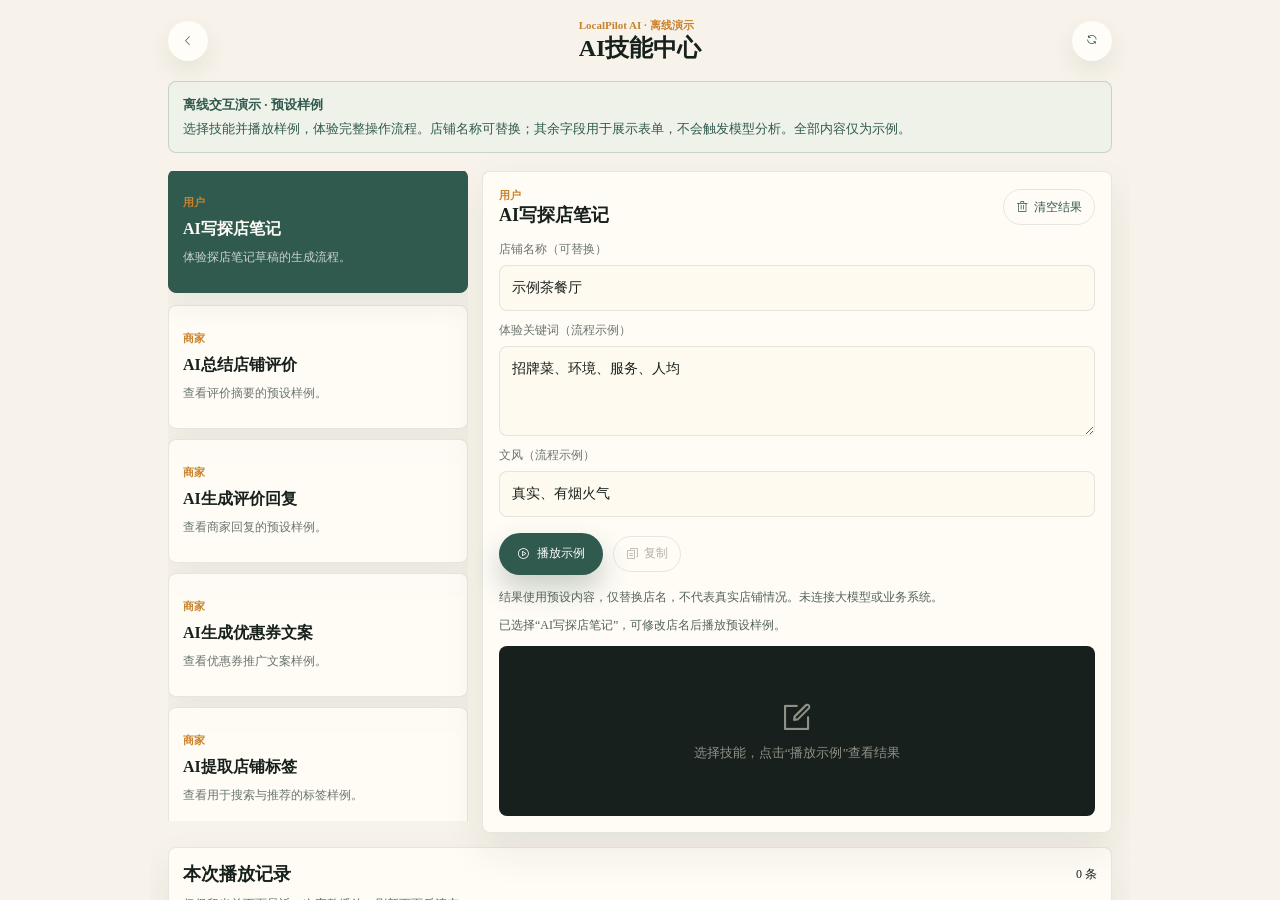
==== commit 2d377f4d: "Add files via upload" ====
--- a/ai/demo.html
+++ b/ai/demo.html
@@ -1,85 +1,401 @@
-<!doctype html>
-<html lang="zh-CN">
-<head>
-<meta charset="utf-8">
-<meta name="viewport" content="width=device-width, initial-scale=1">
-<title>AI 技能中心 · 交互演示</title>
-<link rel="stylesheet" href="element.css">
-<link rel="stylesheet" href="main.css">
-<link rel="stylesheet" href="skills.css">
-<style>
-  html,body{margin:0;padding:0;height:100%;overflow:auto;background:#f7f3ea}
-  .skill-shell{min-height:100%}
-</style>
-</head>
-<body>
-<div id="app" class="skill-shell"><header class="skill-topbar"><button aria-label="返回" class="icon-btn"><i class="el-icon-arrow-left"></i></button> <div><div class="eyebrow">LocalPilot AI</div> <h1>AI技能中心</h1></div> <button aria-label="刷新记录" class="icon-btn"><i class="el-icon-refresh"></i></button></header> <main class="skill-main"><section class="skill-rail"><button class="skill-card active"><span class="skill-scene">用户</span> <strong>AI写探店笔记</strong> <small>根据店铺和关键词生成可编辑的探店笔记草稿。</small></button><button class="skill-card"><span class="skill-scene">商家</span> <strong>AI总结店铺评价</strong> <small>将评价内容总结成优点、问题和适合人群。</small></button><button class="skill-card"><span class="skill-scene">商家</span> <strong>AI生成评价回复</strong> <small>为好评或差评生成礼貌、可直接编辑的商家回复。</small></button><button class="skill-card"><span class="skill-scene">商家</span> <strong>AI生成优惠券文案</strong> <small>生成优惠券标题、副标题和活动推广话术。</small></button><button class="skill-card"><span class="skill-scene">商家</span> <strong>AI提取店铺标签</strong> <small>根据店铺信息提炼用于推荐和搜索的标签。</small></button><button class="skill-card"><span class="skill-scene">商家</span> <strong>AI生成经营日报</strong> <small>把商家经营数据转换成日报摘要。</small></button><button class="skill-card"><span class="skill-scene">商家</span> <strong>AI生成短视频脚本</strong> <small>生成本地生活探店短视频脚本。</small></button><button class="skill-card"><span class="skill-scene">商家</span> <strong>AI生成活动方案草稿</strong> <small>生成可由商家确认后执行的活动方案草稿。</small></button></section> <section class="skill-workbench"><div class="panel-head"><div><span class="skill-scene">用户</span> <h2>AI写探店笔记</h2></div> <button class="ghost-btn"><i class="el-icon-delete"></i>
-              清空
-            </button></div> <div class="dynamic-form"><label class="field-row"><span>店铺名称</span> <input placeholder="店铺名称"></label><label class="field-row"><span>体验关键词</span> <textarea placeholder="体验关键词" rows="3"></textarea></label><label class="field-row"><span>文风</span> <input placeholder="文风"></label></div> <div class="action-row"><button class="run-btn"><i class="el-icon-magic-stick"></i>
-              生成
-            </button> <button disabled="disabled" class="ghost-btn"><i class="el-icon-document-copy"></i>
-              复制
-            </button></div> <div class="empty-result"><i class="el-icon-edit-outline"></i></div></section></main> <section class="run-history"><div class="panel-head compact"><h2>最近记录</h2> <span>3 条</span></div> <div class="history-list"><article class="history-item"><div><strong>AI总结店铺评价</strong> <span>2026-03-18T10:24:11</span></div> <p>评价摘要：环境适合拍照，菜品有记忆点；待优化点为排队与服务响应。</p></article><article class="history-item"><div><strong>AI生成优惠券文案</strong> <span>2026-03-18T10:12:02</span></div> <p>限时福利｜双人套餐惊喜价上线，到店立享。</p></article><article class="history-item"><div><strong>AI写探店笔记</strong> <span>2026-03-17T21:03:45</span></div> <p>【探店笔记】整体体验围绕环境、服务、口味展开。</p></article></div></section></div>
-<script>
-(function(){
-  var SKILLS = [{"s": "用户", "n": "AI写探店笔记", "f": [["店铺名称", "示例茶餐厅"], ["体验关键词", "招牌菜、环境、服务、人均", "area"], ["文风", "真实、有烟火气"]], "o": "【探店笔记】\n\n今天打卡了「示例茶餐厅」，整体体验围绕招牌菜、环境和服务展开。\n\n推荐理由：\n· 招牌菜出餐稳定，特色菜有记忆点\n· 环境适合拍照，桌面间距宽松\n· 人均 68 元，适合朋友小聚\n\n避坑提醒：\n· 晚市高峰需排队，建议提前到店\n· 部分套餐需两人起订"}, {"s": "商家", "n": "AI总结店铺评价", "f": [["店铺名称", "示例茶餐厅"], ["评价原文", "环境好，菜有点咸，服务及时", "area"]], "o": "评价摘要\n\n优势：\n· 环境舒适、适合拍照\n· 服务响应及时\n\n待优化：\n· 部分菜品口味偏咸，建议调整出品标准\n\n适合人群：\n· 朋友聚会、周末放松\n· 对拍照和环境有要求的客群"}, {"s": "商家", "n": "AI生成评价回复", "f": [["店铺名称", "示例茶餐厅"], ["用户评价", "环境不错，就是上菜有点慢", "area"], ["回复语气", "真诚"]], "o": "您好，非常感谢您的反馈，也抱歉让您等待。\n\n我们已记录出餐节奏的问题，会在高峰时段增加出品岗位并优化流程。\n\n期待您下次到店能有更好的体验。"}, {"s": "商家", "n": "AI生成优惠券文案", "f": [["店铺名称", "示例茶餐厅"], ["优惠力度", "满 100 减 30"], ["目标人群", "情侣 / 朋友聚会"]], "o": "券标题：双人套餐限时立减 30 元\n副标题：招牌菜组合，到店即享\n\n推广话术：\n周末不知道吃什么？双人套餐一次打卡招牌菜，到店立减 30 元，适合约会与小聚。"}, {"s": "商家", "n": "AI提取店铺标签", "f": [["店铺名称", "示例茶餐厅"], ["店铺描述", "环境好，出片，人均 68，适合聚会", "area"]], "o": "推荐标签：\n高性价比 · 适合拍照 · 朋友聚会 · 招牌菜 · 环境舒适 · 周末可选 · 地铁附近 · 适合约会"}, {"s": "商家", "n": "AI生成经营日报", "f": [["店铺名称", "示例茶餐厅"], ["今日数据", "客流 132，核销券 26 张，评分 4.8", "area"]], "o": "经营日报\n\n今日表现：\n· 客流 132 人，核销券 26 张，转化正常\n· 评分维持 4.8，口碑稳定\n\n风险提醒：\n· 晚市 18:30-19:30 排队较久\n\n明日建议：\n· 提前备货高峰菜品\n· 主推双人套餐券承接周末流量"}, {"s": "商家", "n": "AI生成短视频脚本", "f": [["店铺名称", "示例茶餐厅"], ["卖点", "招牌菜、环境"], ["视频时长", "30 秒"]], "o": "短视频脚本（30s）\n\n0-3s 门头特写，字幕：周末就吃这家\n3-11s 招牌菜出锅画面，口播：这一口是招牌\n11-20s 环境空镜，口播：环境宽松，适合聊天\n20-27s 两人用餐画面，口播：人均 68 吃得踏实\n27-30s 结尾引导：到店出示本条视频领小食"}, {"s": "商家", "n": "AI生成活动方案草稿", "f": [["店铺名称", "示例茶餐厅"], ["活动目标", "提升周末客流"], ["预算", "3000 元"]], "o": "活动方案草稿\n\n主题：周末双人套餐季\n\n步骤：\n1. 上线双人套餐券，限时限量\n2. 探店笔记 5 篇 + 短视频 2 条扩散\n3. 到店核销赠送小食，提升复购\n\n预算分配：券补贴 2000 元，内容 600 元，物料 400 元\n周期：3-5 天\n\n（本方案需商家确认后执行）"}];
-  var cards = [].slice.call(document.querySelectorAll('.skill-card'));
-  var work = document.querySelector('.skill-workbench');
-  if (!work || !cards.length) return;
-  var head = work.querySelector('.panel-head');
-  var form = work.querySelector('.dynamic-form');
-  var runBtn = work.querySelector('.run-btn');
-  var cur = 0, running = false;
-
-  function clearResult(){
-    var box = work.querySelector('.result-box');
-    if (box) box.remove();
-    if (!work.querySelector('.empty-result')) {
-      var d = document.createElement('div');
-      d.className = 'empty-result';
-      d.innerHTML = '<i class="el-icon-edit-outline"></i>';
-      work.appendChild(d);
-    }
-  }
-
-  function select(i){
-    cur = i;
-    cards.forEach(function(c, j){ c.classList.toggle('active', i === j); });
-    var s = SKILLS[i];
-    var scene = head.querySelector('.skill-scene');
-    if (scene) scene.textContent = s.s;
-    var h2 = head.querySelector('h2');
-    if (h2) h2.textContent = s.n;
-    form.innerHTML = s.f.map(function(f){
-      var ctrl = f[2] === 'area'
-        ? '<textarea rows="3" placeholder="' + f[0] + '">' + f[1] + '</textarea>'
-        : '<input placeholder="' + f[0] + '" value="' + f[1] + '">';
-      return '<label class="field-row"><span>' + f[0] + '</span>' + ctrl + '</label>';
-    }).join('');
-    clearResult();
-  }
-
-  function run(){
-    if (running) return;
-    running = true;
-    runBtn.disabled = true;
-    var txt = SKILLS[cur].o, i = 0;
-    var e = work.querySelector('.empty-result');
-    if (e) e.remove();
-    var box = work.querySelector('.result-box');
-    if (!box) { box = document.createElement('pre'); box.className = 'result-box'; work.appendChild(box); }
-    box.textContent = '';
-    var t = setInterval(function(){
-      i += 3;
-      box.textContent = txt.slice(0, i);
-      if (i >= txt.length) { clearInterval(t); running = false; runBtn.disabled = false; }
-    }, 16);
-  }
-
-  cards.forEach(function(c, i){ c.addEventListener('click', function(){ select(i); }); });
-  if (runBtn) runBtn.addEventListener('click', run);
-  select(0);
-})();
-</script>
-</body>
-</html>+<!doctype html>
+<html lang="zh-CN">
+<head>
+<meta charset="utf-8">
+<meta name="viewport" content="width=device-width, initial-scale=1">
+<title>AI 技能中心 · 离线交互演示</title>
+<link rel="stylesheet" href="element.css">
+<link rel="stylesheet" href="main.css">
+<link rel="stylesheet" href="skills.css">
+<style>
+  html,body{margin:0;padding:0;min-height:100%;background:#f7f3ea}
+  .skill-shell{min-height:100%}
+  a.icon-btn{display:grid;place-items:center;text-decoration:none}
+  .demo-notice{margin:0 0 18px;padding:12px 14px;border:1px solid rgba(49,90,79,.2);border-radius:8px;background:#eef2e8;color:#315a4f;font-size:13px;line-height:1.65}
+  .demo-notice strong{display:block;margin-bottom:3px}
+  .sample-note,.demo-status{font-size:12px;line-height:1.7;color:#53635a}
+  .sample-note{margin:0 0 8px}
+  .demo-status{min-height:21px;margin:0 0 10px}
+  .empty-result{flex-direction:column;gap:10px}
+  .empty-result span{font-size:13px}
+  .history-item > div{flex-wrap:wrap}
+  .history-item p{white-space:pre-wrap;overflow-wrap:anywhere}
+  button:focus-visible,a:focus-visible{outline:3px solid #c9822c;outline-offset:3px}
+</style>
+</head>
+<body>
+<div id="app" class="skill-shell">
+  <header class="skill-topbar">
+    <a href="../index.html#hmdp" target="_top" aria-label="返回项目介绍" class="icon-btn"><i class="el-icon-arrow-left" aria-hidden="true"></i></a>
+    <div><div class="eyebrow">LocalPilot AI · 离线演示</div><h1>AI技能中心</h1></div>
+    <button type="button" id="refresh-records" aria-label="刷新本次会话记录" title="刷新本次会话记录" class="icon-btn"><i class="el-icon-refresh" aria-hidden="true"></i></button>
+  </header>
+  <aside class="demo-notice">
+    <strong>离线交互演示 · 预设样例</strong>
+    选择技能并播放样例，体验完整操作流程。店铺名称可替换；其余字段用于展示表单，不会触发模型分析。全部内容仅为示例。
+  </aside>
+  <main class="skill-main">
+    <section class="skill-rail" aria-label="选择 AI 技能"></section>
+    <section class="skill-workbench" aria-label="技能操作区">
+      <div class="panel-head">
+        <div><span class="skill-scene"></span><h2></h2></div>
+        <button type="button" id="clear-result" class="ghost-btn"><i class="el-icon-delete" aria-hidden="true"></i>清空结果</button>
+      </div>
+      <div class="dynamic-form"></div>
+      <div class="action-row">
+        <button type="button" class="run-btn"><i class="el-icon-video-play" aria-hidden="true"></i><span>播放示例</span></button>
+        <button type="button" id="copy-result" disabled class="ghost-btn"><i class="el-icon-document-copy" aria-hidden="true"></i>复制</button>
+      </div>
+      <p class="sample-note">结果使用预设内容，仅替换店名，不代表真实店铺情况。未连接大模型或业务系统。</p>
+      <p id="demo-status" class="demo-status" role="status" aria-live="polite"></p>
+      <div class="empty-result"><i class="el-icon-edit-outline" aria-hidden="true"></i><span>选择技能，点击“播放示例”查看结果</span></div>
+      <pre class="result-box" hidden tabindex="0" aria-label="预设样例结果"></pre>
+    </section>
+  </main>
+  <section class="run-history" aria-label="本次会话记录">
+    <div class="panel-head compact"><h2>本次播放记录</h2><span id="history-count">0 条</span></div>
+    <p class="sample-note">仅保留当前页面最近 5 次完整播放，刷新页面后清空。</p>
+    <div class="history-list"></div>
+  </section>
+</div>
+<script>
+(function () {
+  'use strict';
+  var SKILLS = [
+  {
+    "s": "用户",
+    "n": "AI写探店笔记",
+    "f": [
+      [
+        "店铺名称",
+        "示例茶餐厅"
+      ],
+      [
+        "体验关键词",
+        "招牌菜、环境、服务、人均",
+        "area"
+      ],
+      [
+        "文风",
+        "真实、有烟火气"
+      ]
+    ],
+    "o": "【探店笔记】\n\n今天打卡了「示例茶餐厅」，整体体验围绕招牌菜、环境和服务展开。\n\n推荐理由：\n· 招牌菜出餐稳定，特色菜有记忆点\n· 环境适合拍照，桌面间距宽松\n· 人均 68 元，适合朋友小聚\n\n避坑提醒：\n· 晚市高峰需排队，建议提前到店\n· 部分套餐需两人起订"
+  },
+  {
+    "s": "商家",
+    "n": "AI总结店铺评价",
+    "f": [
+      [
+        "店铺名称",
+        "示例茶餐厅"
+      ],
+      [
+        "评价原文",
+        "环境好，菜有点咸，服务及时",
+        "area"
+      ]
+    ],
+    "o": "评价摘要\n\n优势：\n· 环境舒适、适合拍照\n· 服务响应及时\n\n待优化：\n· 部分菜品口味偏咸，建议调整出品标准\n\n适合人群：\n· 朋友聚会、周末放松\n· 对拍照和环境有要求的客群"
+  },
+  {
+    "s": "商家",
+    "n": "AI生成评价回复",
+    "f": [
+      [
+        "店铺名称",
+        "示例茶餐厅"
+      ],
+      [
+        "用户评价",
+        "环境不错，就是上菜有点慢",
+        "area"
+      ],
+      [
+        "回复语气",
+        "真诚"
+      ]
+    ],
+    "o": "您好，非常感谢您的反馈，也抱歉让您等待。\n\n我们已记录出餐节奏的问题，会在高峰时段增加出品岗位并优化流程。\n\n期待您下次到店能有更好的体验。"
+  },
+  {
+    "s": "商家",
+    "n": "AI生成优惠券文案",
+    "f": [
+      [
+        "店铺名称",
+        "示例茶餐厅"
+      ],
+      [
+        "优惠力度",
+        "满 100 减 30"
+      ],
+      [
+        "目标人群",
+        "情侣 / 朋友聚会"
+      ]
+    ],
+    "o": "券标题：双人套餐限时立减 30 元\n副标题：招牌菜组合，到店即享\n\n推广话术：\n周末不知道吃什么？双人套餐一次打卡招牌菜，到店立减 30 元，适合约会与小聚。"
+  },
+  {
+    "s": "商家",
+    "n": "AI提取店铺标签",
+    "f": [
+      [
+        "店铺名称",
+        "示例茶餐厅"
+      ],
+      [
+        "店铺描述",
+        "环境好，出片，人均 68，适合聚会",
+        "area"
+      ]
+    ],
+    "o": "推荐标签：\n高性价比 · 适合拍照 · 朋友聚会 · 招牌菜 · 环境舒适 · 周末可选 · 地铁附近 · 适合约会"
+  },
+  {
+    "s": "商家",
+    "n": "AI生成经营日报",
+    "f": [
+      [
+        "店铺名称",
+        "示例茶餐厅"
+      ],
+      [
+        "今日数据",
+        "客流 132，核销券 26 张，评分 4.8",
+        "area"
+      ]
+    ],
+    "o": "经营日报\n\n今日表现：\n· 客流 132 人，核销券 26 张，转化正常\n· 评分维持 4.8，口碑稳定\n\n风险提醒：\n· 晚市 18:30-19:30 排队较久\n\n明日建议：\n· 提前备货高峰菜品\n· 主推双人套餐券承接周末流量"
+  },
+  {
+    "s": "商家",
+    "n": "AI生成短视频脚本",
+    "f": [
+      [
+        "店铺名称",
+        "示例茶餐厅"
+      ],
+      [
+        "卖点",
+        "招牌菜、环境"
+      ],
+      [
+        "视频时长",
+        "30 秒"
+      ]
+    ],
+    "o": "短视频脚本（30s）\n\n0-3s 门头特写，字幕：周末就吃这家\n3-11s 招牌菜出锅画面，口播：这一口是招牌\n11-20s 环境空镜，口播：环境宽松，适合聊天\n20-27s 两人用餐画面，口播：人均 68 吃得踏实\n27-30s 结尾引导：到店出示本条视频领小食"
+  },
+  {
+    "s": "商家",
+    "n": "AI生成活动方案草稿",
+    "f": [
+      [
+        "店铺名称",
+        "示例茶餐厅"
+      ],
+      [
+        "活动目标",
+        "提升周末客流"
+      ],
+      [
+        "预算",
+        "3000 元"
+      ]
+    ],
+    "o": "活动方案草稿\n\n主题：周末双人套餐季\n\n步骤：\n1. 上线双人套餐券，限时限量\n2. 探店笔记 5 篇 + 短视频 2 条扩散\n3. 到店核销赠送小食，提升复购\n\n预算分配：券补贴 2000 元，内容 600 元，物料 400 元\n周期：3-5 天\n\n（本方案需商家确认后执行）"
+  }
+];
+  var rail = document.querySelector('.skill-rail');
+  var work = document.querySelector('.skill-workbench');
+  var head = work.querySelector('.panel-head');
+  var form = work.querySelector('.dynamic-form');
+  var runBtn = work.querySelector('.run-btn');
+  var runLabel = runBtn.querySelector('span');
+  var copyBtn = document.getElementById('copy-result');
+  var box = work.querySelector('.result-box');
+  var empty = work.querySelector('.empty-result');
+  var status = document.getElementById('demo-status');
+  var historyList = document.querySelector('.history-list');
+  var records = [];
+  var cards = [];
+  var current = 0;
+  var timer = null;
+  var result = '';
+  var HISTORY_LIMIT = 5;
+  var PLAY_INTERVAL_MS = 16;
+  var PLAY_STEP = 3;
+
+  function announce(message) {
+    status.textContent = message;
+  }
+
+  function stopPlayback() {
+    if (timer !== null) window.clearInterval(timer);
+    timer = null;
+    runBtn.disabled = false;
+    runLabel.textContent = '播放示例';
+    work.setAttribute('aria-busy', 'false');
+  }
+
+  function clearResult() {
+    stopPlayback();
+    result = '';
+    box.textContent = '';
+    box.hidden = true;
+    empty.hidden = false;
+    empty.style.display = '';
+    copyBtn.disabled = true;
+  }
+
+  function renderHistory() {
+    historyList.replaceChildren();
+    document.getElementById('history-count').textContent = records.length + ' 条';
+    if (!records.length) {
+      var message = document.createElement('p');
+      message.className = 'history-empty';
+      message.textContent = '暂无记录，完整播放一个示例后会显示在这里。';
+      historyList.appendChild(message);
+      return;
+    }
+    records.forEach(function (record) {
+      var item = document.createElement('article');
+      item.className = 'history-item';
+      var title = document.createElement('div');
+      var name = document.createElement('strong');
+      name.textContent = record.name;
+      var time = document.createElement('span');
+      time.textContent = record.time + ' · 预设样例';
+      title.append(name, time);
+      var content = document.createElement('p');
+      content.textContent = record.content;
+      item.append(title, content);
+      historyList.appendChild(item);
+    });
+  }
+
+  function selectSkill(index) {
+    clearResult();
+    current = index;
+    cards.forEach(function (card, i) {
+      card.classList.toggle('active', i === index);
+      card.setAttribute('aria-pressed', String(i === index));
+    });
+    var skill = SKILLS[index];
+    head.querySelector('.skill-scene').textContent = skill.s;
+    head.querySelector('h2').textContent = skill.n;
+    form.replaceChildren();
+    skill.f.forEach(function (field) {
+      var label = document.createElement('label');
+      label.className = 'field-row';
+      var text = document.createElement('span');
+      text.textContent = field[0] + (field[0] === '店铺名称' ? '（可替换）' : '（流程示例）');
+      var control = document.createElement(field[2] === 'area' ? 'textarea' : 'input');
+      if (field[2] === 'area') control.rows = 3;
+      else control.type = 'text';
+      control.placeholder = field[0];
+      control.value = field[1];
+      if (field[0] === '店铺名称') control.maxLength = 60;
+      label.append(text, control);
+      form.appendChild(label);
+    });
+    announce('已选择“' + skill.n + '”，可修改店名后播放预设样例。');
+  }
+
+  function run() {
+    if (timer !== null) return;
+    var skill = SKILLS[current];
+    var shopName = form.querySelector('input').value.trim() || '示例茶餐厅';
+    // 样例内容只做店名替换，其他字段不会被伪装成模型分析结果。
+    var text = skill.n + '｜' + shopName + '（预设样例）\n\n' + skill.o.split('示例茶餐厅').join(shopName);
+    var offset = 0;
+    result = '';
+    copyBtn.disabled = true;
+    empty.hidden = true;
+    empty.style.display = 'none';
+    box.hidden = false;
+    box.textContent = '';
+    runBtn.disabled = true;
+    runLabel.textContent = '正在播放…';
+    work.setAttribute('aria-busy', 'true');
+    announce('正在播放预设样例，切换技能或清空结果可停止。');
+
+    function finish() {
+      stopPlayback();
+      result = text;
+      box.textContent = text;
+      copyBtn.disabled = false;
+      records.unshift({name: skill.n, time: new Date().toLocaleTimeString('zh-CN', {hour12: false}), content: text});
+      records = records.slice(0, HISTORY_LIMIT);
+      renderHistory();
+      announce('预设样例播放完成，可复制结果。');
+    }
+
+    if (window.matchMedia('(prefers-reduced-motion: reduce)').matches) {
+      finish();
+      return;
+    }
+    timer = window.setInterval(function () {
+      offset += PLAY_STEP;
+      box.textContent = text.slice(0, offset);
+      if (offset >= text.length) finish();
+    }, PLAY_INTERVAL_MS);
+  }
+
+  SKILLS.forEach(function (skill, index) {
+    var card = document.createElement('button');
+    card.type = 'button';
+    card.className = 'skill-card';
+    var scene = document.createElement('span');
+    scene.className = 'skill-scene';
+    scene.textContent = skill.s;
+    var title = document.createElement('strong');
+    title.textContent = skill.n;
+    var description = document.createElement('small');
+    description.textContent = ['体验探店笔记草稿的生成流程。', '查看评价摘要的预设样例。', '查看商家回复的预设样例。', '查看优惠券推广文案样例。', '查看用于搜索与推荐的标签样例。', '查看经营数据日报的样例。', '查看本地生活短视频脚本样例。', '查看由商家确认后执行的活动草稿。'][index];
+    card.append(scene, title, description);
+    card.addEventListener('click', function () { selectSkill(index); });
+    cards.push(card);
+    rail.appendChild(card);
+  });
+
+  runBtn.addEventListener('click', run);
+  document.getElementById('clear-result').addEventListener('click', function () {
+    clearResult();
+    announce('结果已清空，表单内容已保留。');
+  });
+  copyBtn.addEventListener('click', async function () {
+    if (!result) return;
+    try {
+      if (!navigator.clipboard || !navigator.clipboard.writeText) throw new Error('Clipboard unavailable');
+      await navigator.clipboard.writeText(result);
+      announce('已复制预设样例。');
+    } catch (error) {
+      var selection = window.getSelection();
+      var range = document.createRange();
+      range.selectNodeContents(box);
+      selection.removeAllRanges();
+      selection.addRange(range);
+      box.focus();
+      announce('浏览器未允许自动复制，结果已选中，请按 Ctrl+C，或长按选择复制。');
+    }
+  });
+  document.getElementById('refresh-records').addEventListener('click', function () {
+    renderHistory();
+    announce('记录已刷新，本次会话共 ' + records.length + ' 条完整播放记录。');
+  });
+  var initialSkill = new URLSearchParams(window.location.search).get('skill');
+  var initialIndex = SKILLS.findIndex(function (skill) { return skill.n === initialSkill; });
+  selectSkill(initialIndex < 0 ? 0 : initialIndex);
+  renderHistory();
+  window.addEventListener('message', function (event) {
+    if (event.source !== window.parent || !event.data || event.data.type !== 'portfolio:scene') return;
+    var index = SKILLS.findIndex(function (skill) { return skill.n === event.data.target; });
+    if (index >= 0) selectSkill(index);
+  });
+})();
+</script>
+</body>
+</html>
